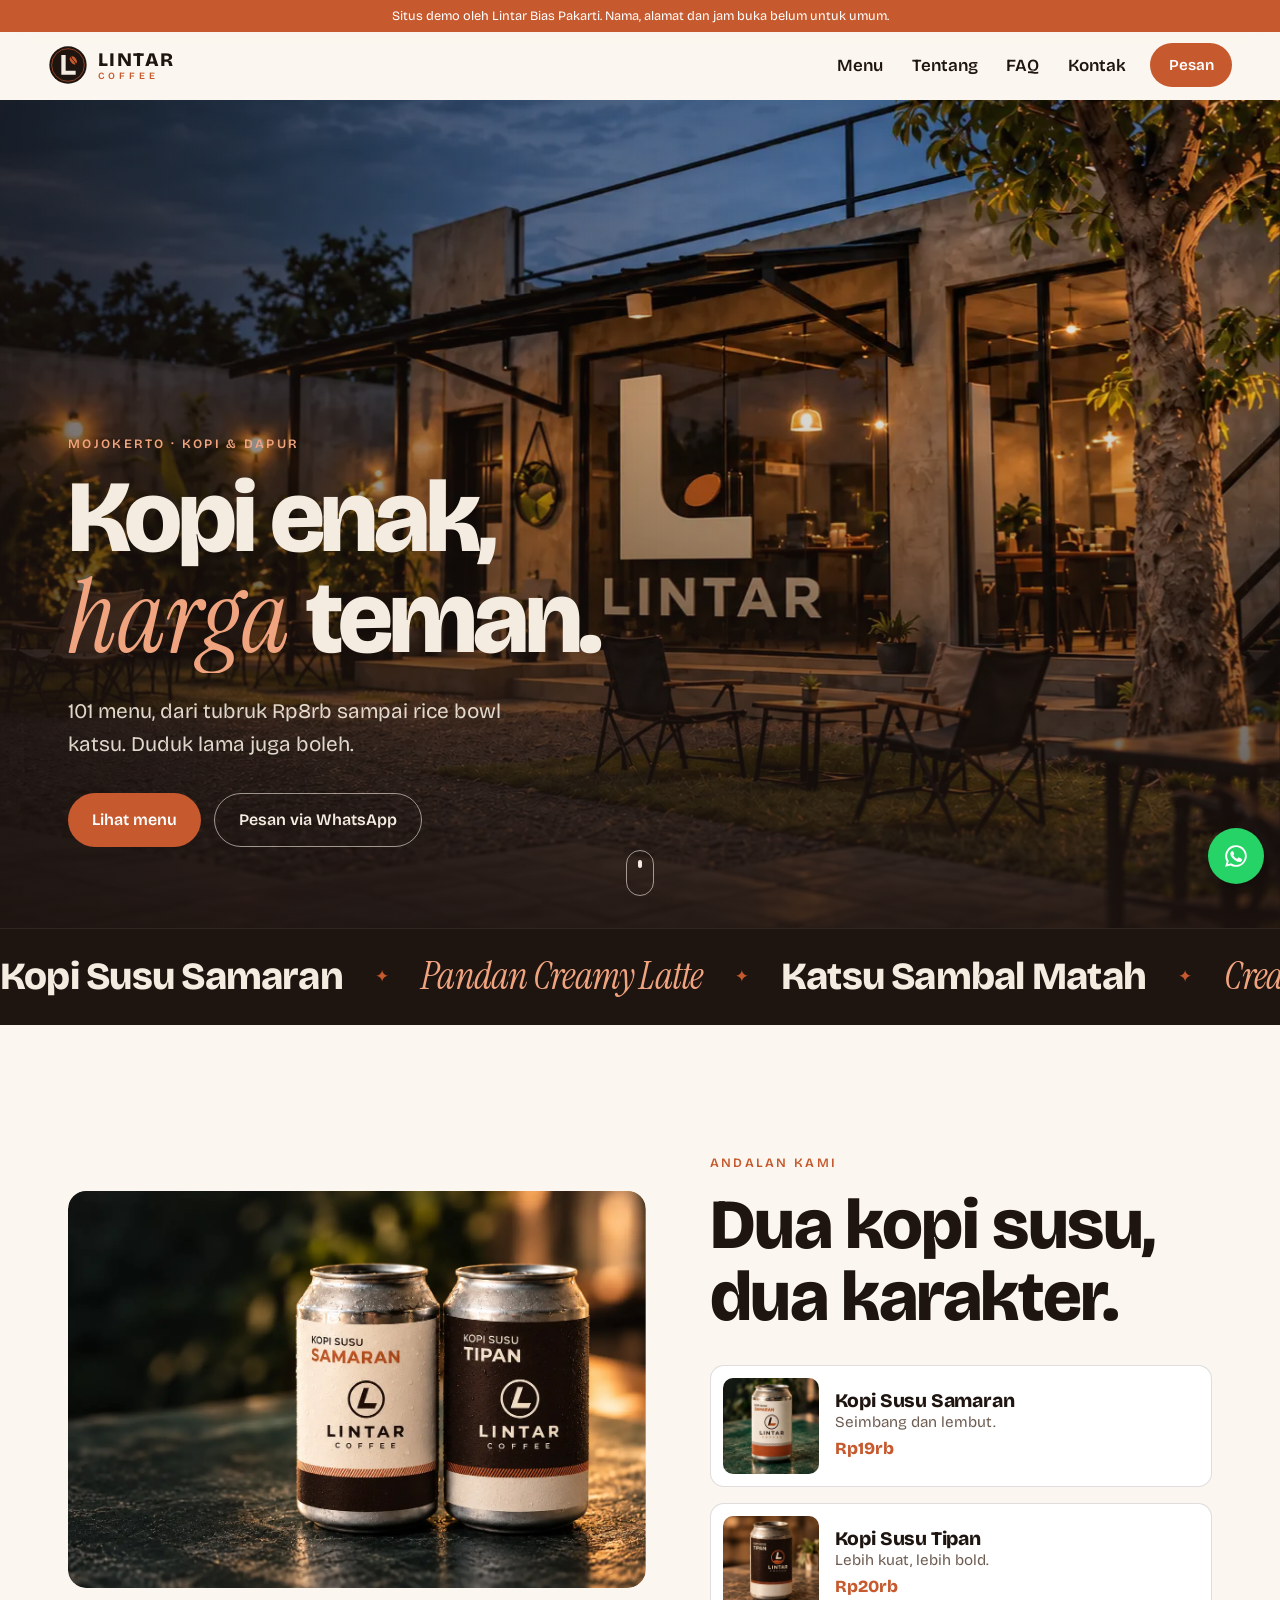
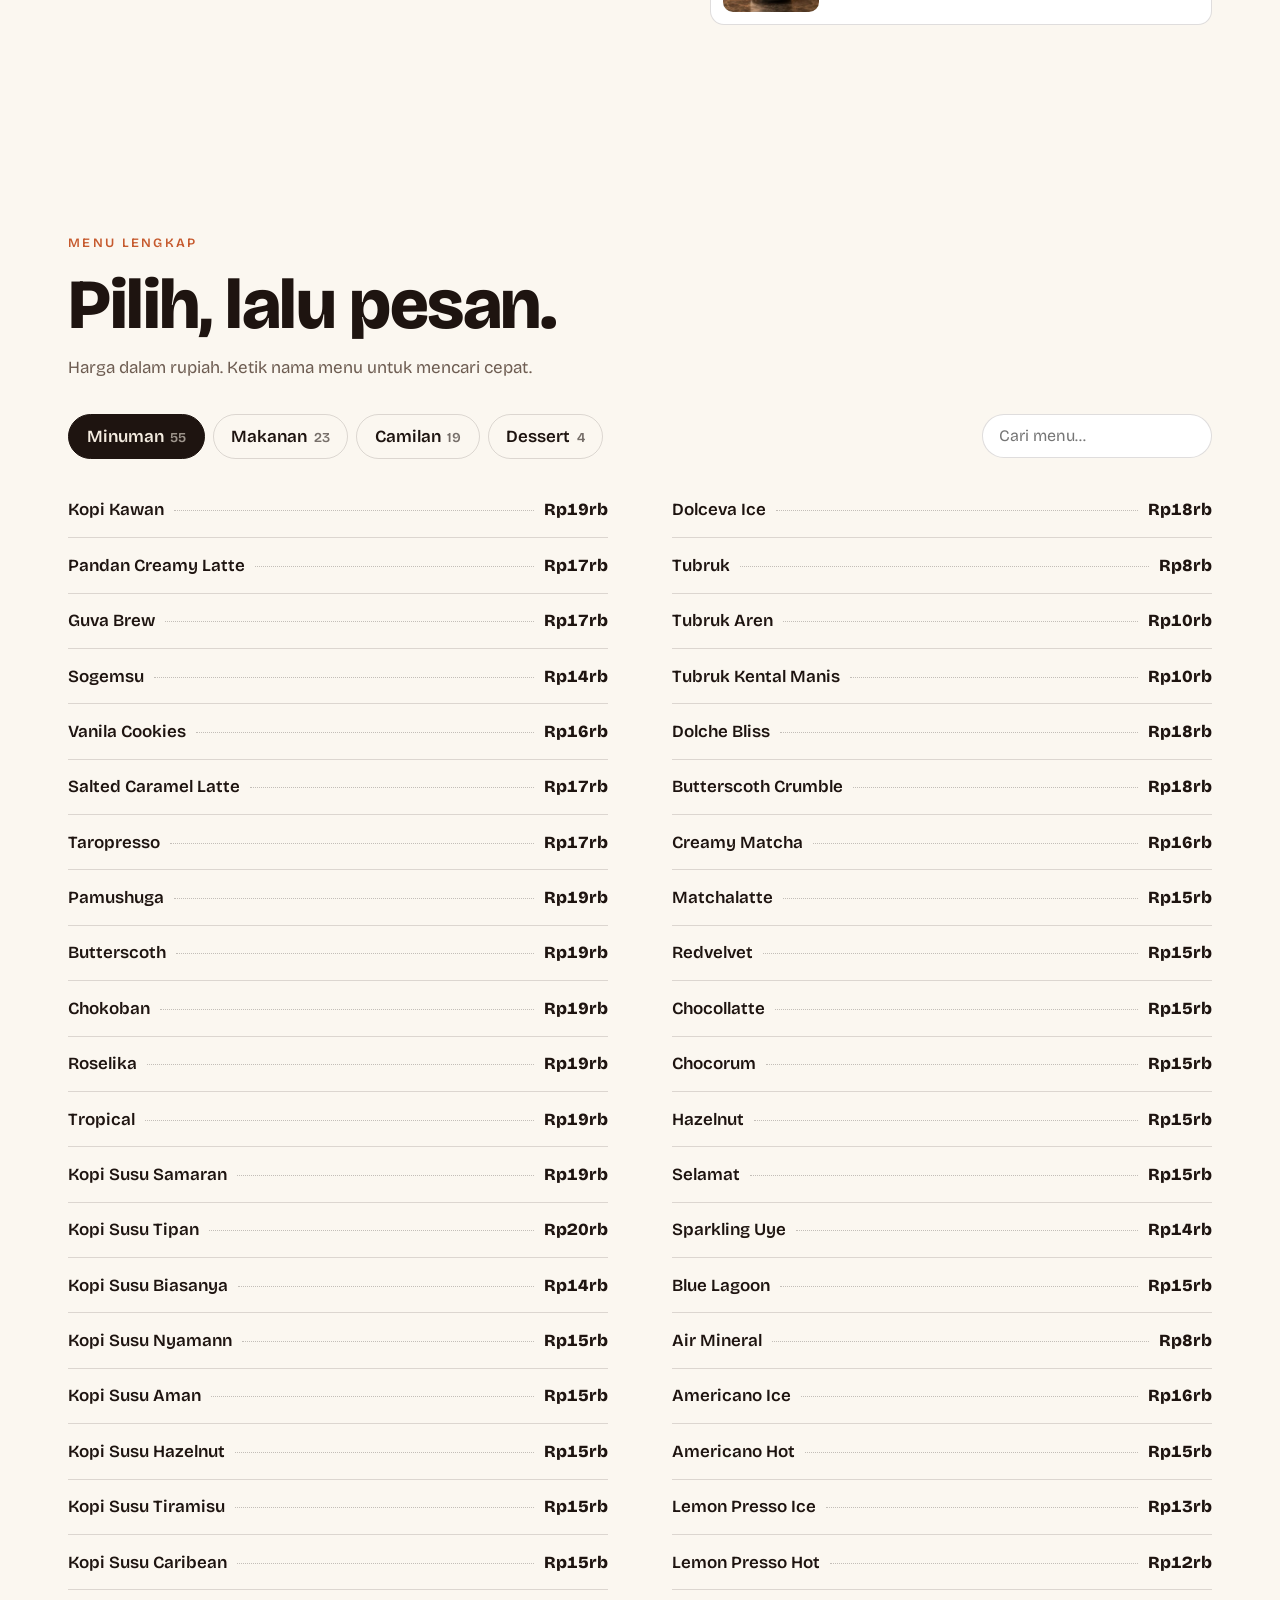
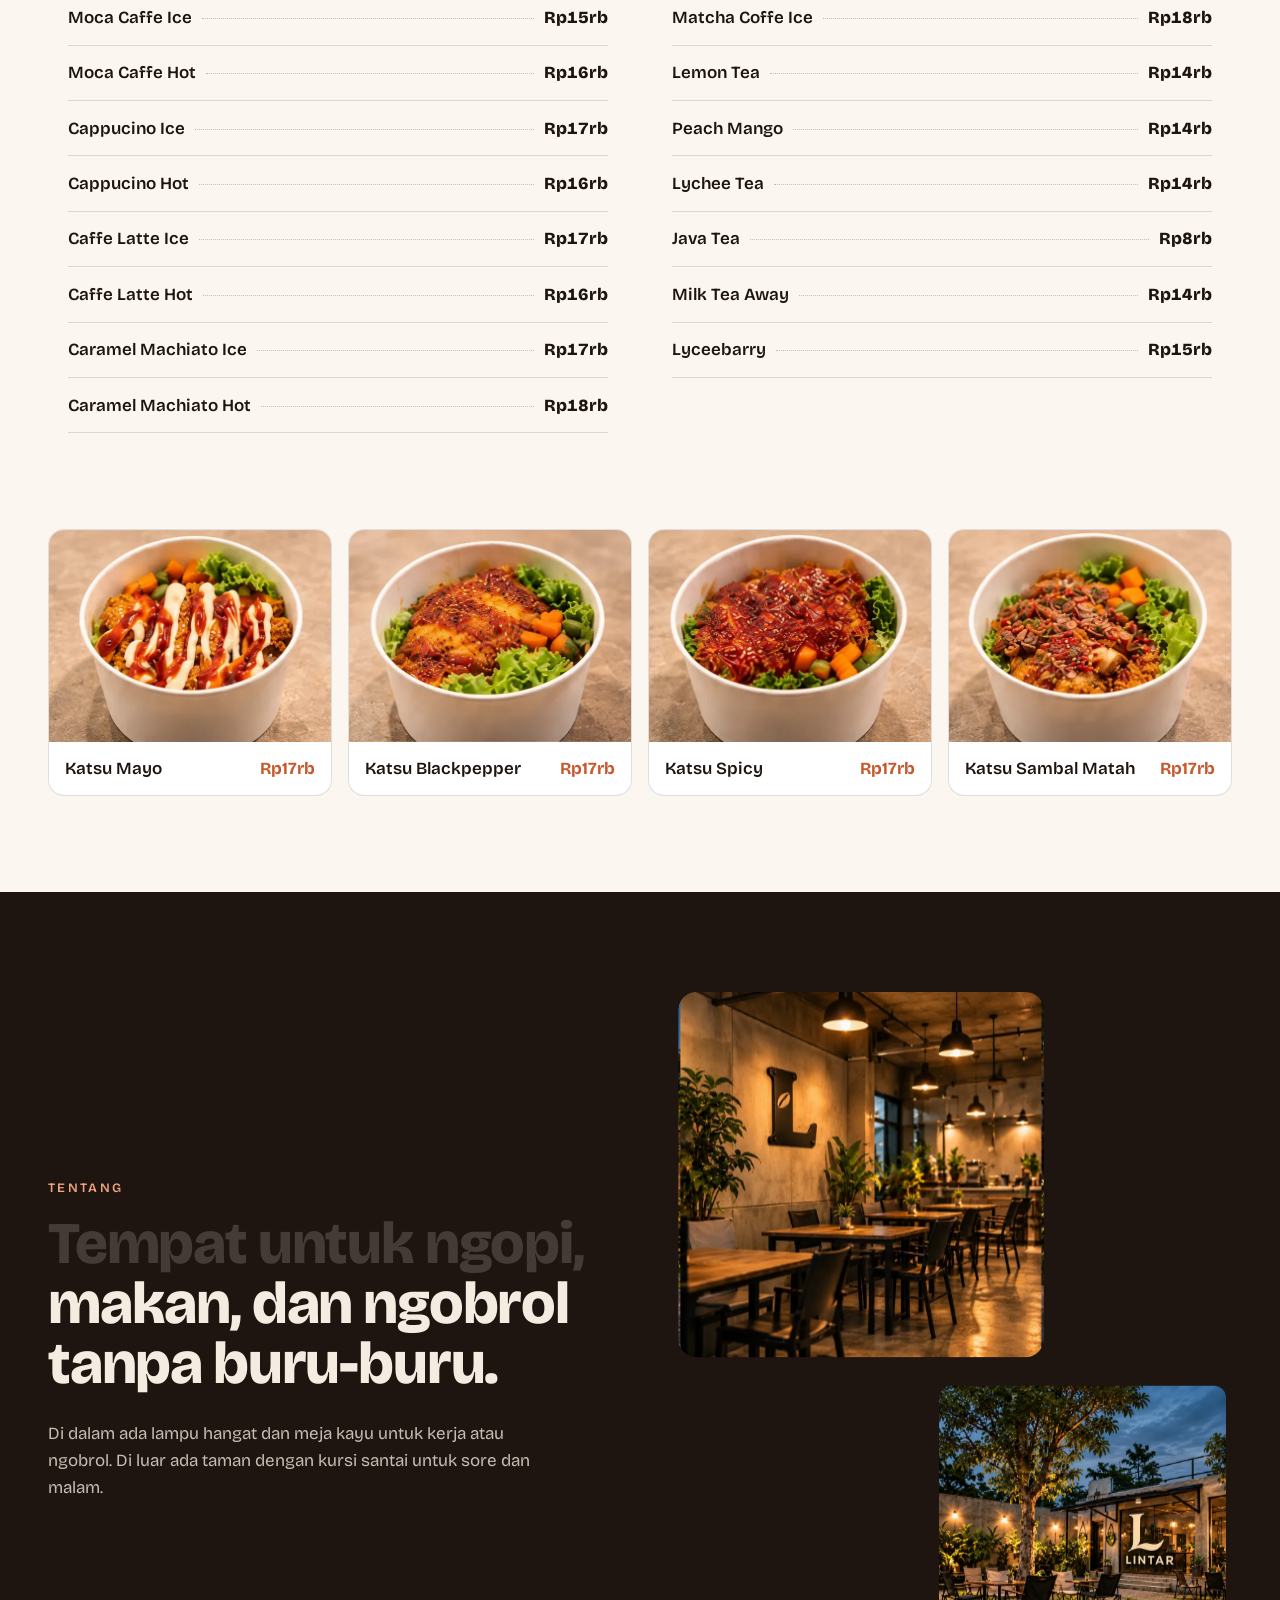
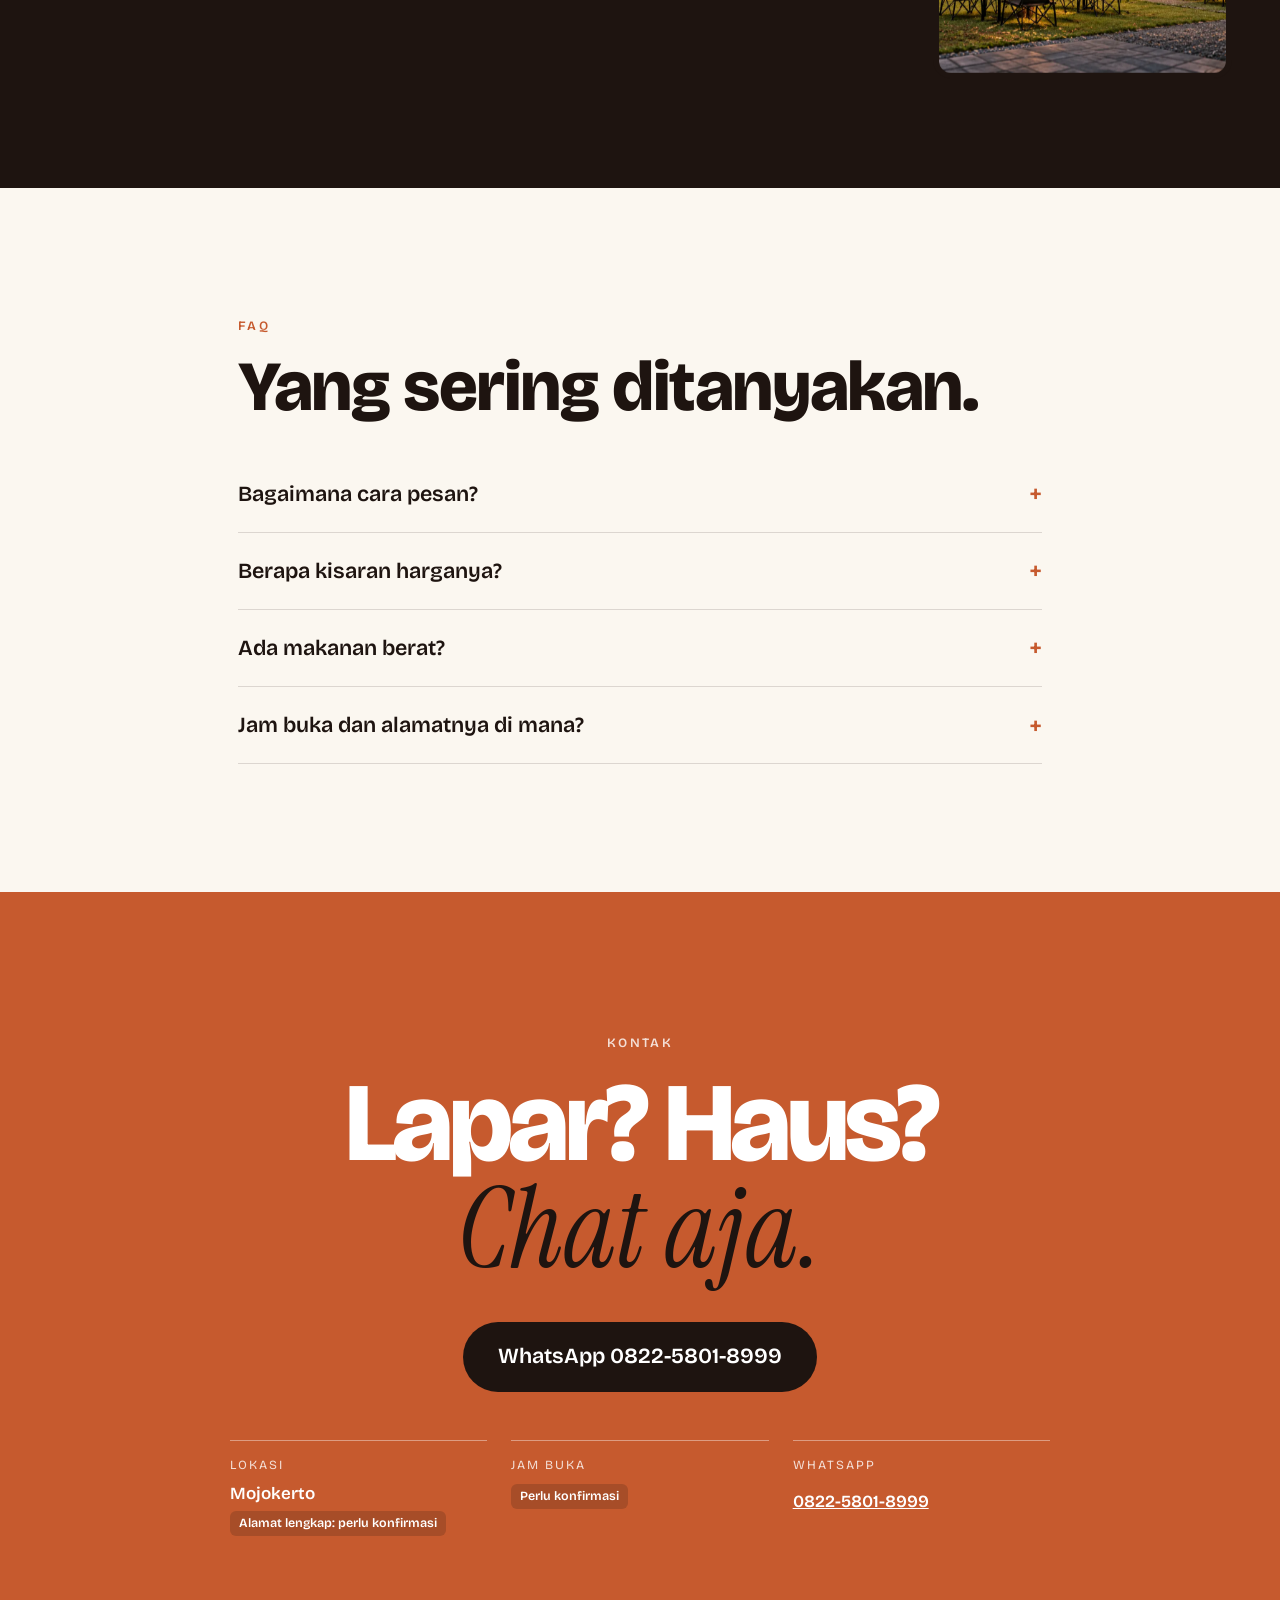
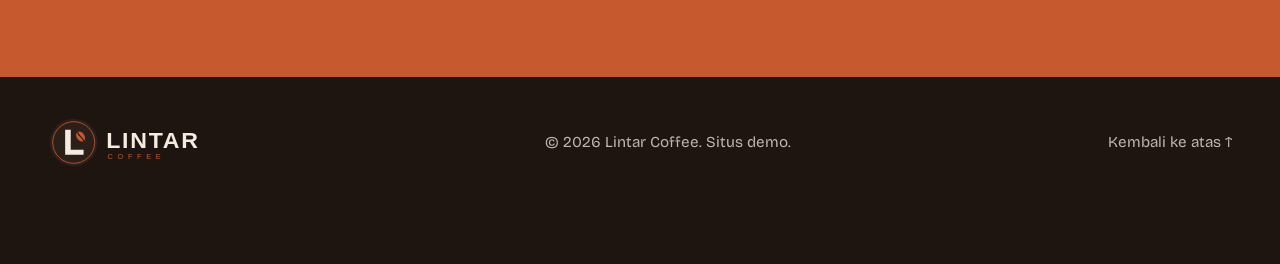
==== free/index.html @ 4bc4bc4f "Lintar Coffee demo: Free tier one-pager Rebranded from 38 Coffee Samaran: same 101 menu items and pr" ====
<!doctype html>
<html lang="id">
<head>
  <meta charset="utf-8">
  <meta name="viewport" content="width=device-width, initial-scale=1">
  <title>Lintar Coffee | Kopi Enak, Harga Teman (Situs Demo)</title>
  <meta name="description" content="Lintar Coffee: kopi susu, minuman, makanan dan camilan mulai Rp8rb. Lihat menu lengkap dan pesan lewat WhatsApp. Situs demo.">
  <meta name="robots" content="noindex, nofollow">
  <meta name="theme-color" content="#1E1410">
  <meta property="og:type" content="website">
  <meta property="og:locale" content="id_ID">
  <meta property="og:site_name" content="Lintar Coffee">
  <meta property="og:title" content="Lintar Coffee | Kopi Enak, Harga Teman">
  <meta property="og:description" content="101 menu, mulai Rp8rb. Pesan lewat WhatsApp.">
  <meta property="og:image" content="assets/og-image.jpg">
  <link rel="icon" type="image/svg+xml" href="assets/logo-mark.svg">
  <link rel="icon" type="image/png" sizes="32x32" href="assets/favicon-32.png">
  <link rel="apple-touch-icon" href="assets/apple-touch-icon.png">
  <link rel="preconnect" href="https://fonts.googleapis.com">
  <link rel="preconnect" href="https://fonts.gstatic.com" crossorigin>
  <link rel="stylesheet" href="https://fonts.googleapis.com/css2?family=Bricolage+Grotesque:opsz,wght@12..96,400;12..96,600;12..96,800&family=Instrument+Serif:ital@0;1&display=swap">
  <link rel="stylesheet" href="styles.css">
  <link rel="preload" as="image" href="assets/hero-1600.webp" imagesrcset="assets/hero-900.webp 900w, assets/hero-1600.webp 1600w" imagesizes="100vw">
  <script>document.documentElement.classList.add('js')</script>
  <script src="main.js" defer></script>
  <script type="application/ld+json">
  {
    "@context": "https://schema.org",
    "@type": "CafeOrCoffeeShop",
    "name": "Lintar Coffee",
    "servesCuisine": ["Kopi", "Indonesian"],
    "priceRange": "Rp8.000 - Rp20.000",
    "telephone": "+6282258018999",
    "address": { "@type": "PostalAddress", "addressLocality": "Mojokerto", "addressCountry": "ID" }
  }
  </script>
</head>
<body>
  <div class="demo-bar">Situs demo oleh Lintar Bias Pakarti. Nama, alamat dan jam buka belum untuk umum.</div>

  <header class="site-header" data-header>
    <a class="brand" href="#top" aria-label="Lintar Coffee, ke atas">
      <img src="assets/logo-mark.svg" alt="" width="40" height="40">
      <span class="brand-name">LINTAR<small>COFFEE</small></span>
    </a>
    <nav class="nav" id="nav" aria-label="Navigasi utama">
      <a href="#menu">Menu</a>
      <a href="#tentang">Tentang</a>
      <a href="#faq">FAQ</a>
      <a href="#kontak">Kontak</a>
    </nav>
    <a class="btn btn-small btn-accent header-cta" href="https://wa.me/6282258018999?text=Halo%20Lintar%20Coffee%2C%20saya%20mau%20pesan%3A" target="_blank" rel="noopener">Pesan</a>
    <button class="nav-toggle" type="button" aria-expanded="false" aria-controls="nav" data-nav-toggle>
      <span class="sr-only">Buka navigasi</span><span class="bars" aria-hidden="true"></span>
    </button>
  </header>

  <main id="top">
    <section class="hero" aria-labelledby="hero-title">
      <div class="hero-media" data-parallax="0.25">
        <img src="assets/hero-1600.webp" srcset="assets/hero-900.webp 900w, assets/hero-1600.webp 1600w" sizes="100vw" alt="Lintar Coffee di malam hari: bangunan beton, kaca besar dan taman dengan kursi santai" width="1600" height="900" fetchpriority="high">
      </div>
      <div class="hero-inner">
        <p class="eyebrow reveal">Mojokerto · Kopi &amp; dapur</p>
        <h1 id="hero-title" class="hero-title">
          <span class="line"><span>Kopi enak,</span></span>
          <span class="line"><span><em>harga</em> teman.</span></span>
        </h1>
        <p class="hero-lead reveal">101 menu, dari tubruk Rp8rb sampai rice bowl katsu. Duduk lama juga boleh.</p>
        <div class="hero-actions reveal">
          <a class="btn btn-accent" href="#menu">Lihat menu</a>
          <a class="btn btn-ghost" href="https://wa.me/6282258018999?text=Halo%20Lintar%20Coffee%2C%20saya%20mau%20pesan%3A" target="_blank" rel="noopener">Pesan via WhatsApp</a>
        </div>
      </div>
      <a class="scroll-cue" href="#signature" aria-label="Gulir ke bawah"><span></span></a>
    </section>

    <div class="marquee" aria-hidden="true">
      <div class="marquee-track"><span>Kopi Susu Samaran</span><i>✦</i><span>Pandan Creamy Latte</span><i>✦</i><span>Katsu Sambal Matah</span><i>✦</i><span>Creamy Matcha</span><i>✦</i><span>Churros</span><i>✦</i><span>Kopi Susu Tipan</span><i>✦</i><span>Ramen Lintar</span><i>✦</i><span>Tubruk Aren</span><i>✦</i><span>Kopi Susu Samaran</span><i>✦</i><span>Pandan Creamy Latte</span><i>✦</i><span>Katsu Sambal Matah</span><i>✦</i><span>Creamy Matcha</span><i>✦</i><span>Churros</span><i>✦</i><span>Kopi Susu Tipan</span><i>✦</i><span>Ramen Lintar</span><i>✦</i><span>Tubruk Aren</span><i>✦</i></div>
    </div>

    <section class="signature" id="signature" aria-labelledby="sig-title">
      <div class="sig-media reveal-clip">
        <img src="assets/cans.webp" alt="Dua kaleng kopi susu Lintar Coffee: Samaran dan Tipan" width="1400" height="875" loading="lazy">
      </div>
      <div class="sig-copy">
        <p class="eyebrow reveal">Andalan kami</p>
        <h2 id="sig-title" class="reveal">Dua kopi susu,<br>dua karakter.</h2>
        <div class="sig-items">
          <article class="sig-item reveal">
            <img src="assets/samaran.webp" alt="Kaleng Kopi Susu Samaran" width="400" height="400" loading="lazy">
            <div><h3>Kopi Susu Samaran</h3><p>Seimbang dan lembut.</p><strong class="price">Rp19rb</strong></div>
          </article>
          <article class="sig-item reveal">
            <img src="assets/tipan.webp" alt="Kaleng Kopi Susu Tipan" width="400" height="400" loading="lazy">
            <div><h3>Kopi Susu Tipan</h3><p>Lebih kuat, lebih bold.</p><strong class="price">Rp20rb</strong></div>
          </article>
        </div>
      </div>
    </section>

    <section class="menu" id="menu" aria-labelledby="menu-title">
      <div class="section-head">
        <p class="eyebrow reveal">Menu lengkap</p>
        <h2 id="menu-title" class="reveal">Pilih, lalu pesan.</h2>
        <p class="reveal muted">Harga dalam rupiah. Ketik nama menu untuk mencari cepat.</p>
      </div>
      <div class="menu-tools reveal">
        <div class="tabs" role="tablist" aria-label="Kategori menu"><button type="button" role="tab" id="tab-minuman" aria-controls="panel-minuman" aria-selected="true">Minuman <span>55</span></button><button type="button" role="tab" id="tab-makanan" aria-controls="panel-makanan" aria-selected="false" tabindex="-1">Makanan <span>23</span></button><button type="button" role="tab" id="tab-camilan" aria-controls="panel-camilan" aria-selected="false" tabindex="-1">Camilan <span>19</span></button><button type="button" role="tab" id="tab-dessert" aria-controls="panel-dessert" aria-selected="false" tabindex="-1">Dessert <span>4</span></button></div>
        <label class="search"><span class="sr-only">Cari menu</span><input type="search" placeholder="Cari menu…" data-menu-search autocomplete="off"></label>
      </div>
      <div class="menu-panel" role="tabpanel" id="panel-minuman" aria-labelledby="tab-minuman">
        <h3 class="panel-title">Minuman</h3>
        <ul class="menu-list">
          <li><span class="item-name">Kopi Kawan</span><span class="dots" aria-hidden="true"></span><span class="item-price">Rp19rb</span></li>
          <li><span class="item-name">Pandan Creamy Latte</span><span class="dots" aria-hidden="true"></span><span class="item-price">Rp17rb</span></li>
          <li><span class="item-name">Guva Brew</span><span class="dots" aria-hidden="true"></span><span class="item-price">Rp17rb</span></li>
          <li><span class="item-name">Sogemsu</span><span class="dots" aria-hidden="true"></span><span class="item-price">Rp14rb</span></li>
          <li><span class="item-name">Vanila Cookies</span><span class="dots" aria-hidden="true"></span><span class="item-price">Rp16rb</span></li>
          <li><span class="item-name">Salted Caramel Latte</span><span class="dots" aria-hidden="true"></span><span class="item-price">Rp17rb</span></li>
          <li><span class="item-name">Taropresso</span><span class="dots" aria-hidden="true"></span><span class="item-price">Rp17rb</span></li>
          <li><span class="item-name">Pamushuga</span><span class="dots" aria-hidden="true"></span><span class="item-price">Rp19rb</span></li>
          <li><span class="item-name">Butterscoth</span><span class="dots" aria-hidden="true"></span><span class="item-price">Rp19rb</span></li>
          <li><span class="item-name">Chokoban</span><span class="dots" aria-hidden="true"></span><span class="item-price">Rp19rb</span></li>
          <li><span class="item-name">Roselika</span><span class="dots" aria-hidden="true"></span><span class="item-price">Rp19rb</span></li>
          <li><span class="item-name">Tropical</span><span class="dots" aria-hidden="true"></span><span class="item-price">Rp19rb</span></li>
          <li><span class="item-name">Kopi Susu Samaran</span><span class="dots" aria-hidden="true"></span><span class="item-price">Rp19rb</span></li>
          <li><span class="item-name">Kopi Susu Tipan</span><span class="dots" aria-hidden="true"></span><span class="item-price">Rp20rb</span></li>
          <li><span class="item-name">Kopi Susu Biasanya</span><span class="dots" aria-hidden="true"></span><span class="item-price">Rp14rb</span></li>
          <li><span class="item-name">Kopi Susu Nyamann</span><span class="dots" aria-hidden="true"></span><span class="item-price">Rp15rb</span></li>
          <li><span class="item-name">Kopi Susu Aman</span><span class="dots" aria-hidden="true"></span><span class="item-price">Rp15rb</span></li>
          <li><span class="item-name">Kopi Susu Hazelnut</span><span class="dots" aria-hidden="true"></span><span class="item-price">Rp15rb</span></li>
          <li><span class="item-name">Kopi Susu Tiramisu</span><span class="dots" aria-hidden="true"></span><span class="item-price">Rp15rb</span></li>
          <li><span class="item-name">Kopi Susu Caribean</span><span class="dots" aria-hidden="true"></span><span class="item-price">Rp15rb</span></li>
          <li><span class="item-name">Moca Caffe Ice</span><span class="dots" aria-hidden="true"></span><span class="item-price">Rp15rb</span></li>
          <li><span class="item-name">Moca Caffe Hot</span><span class="dots" aria-hidden="true"></span><span class="item-price">Rp16rb</span></li>
          <li><span class="item-name">Cappucino Ice</span><span class="dots" aria-hidden="true"></span><span class="item-price">Rp17rb</span></li>
          <li><span class="item-name">Cappucino Hot</span><span class="dots" aria-hidden="true"></span><span class="item-price">Rp16rb</span></li>
          <li><span class="item-name">Caffe Latte Ice</span><span class="dots" aria-hidden="true"></span><span class="item-price">Rp17rb</span></li>
          <li><span class="item-name">Caffe Latte Hot</span><span class="dots" aria-hidden="true"></span><span class="item-price">Rp16rb</span></li>
          <li><span class="item-name">Caramel Machiato Ice</span><span class="dots" aria-hidden="true"></span><span class="item-price">Rp17rb</span></li>
          <li><span class="item-name">Caramel Machiato Hot</span><span class="dots" aria-hidden="true"></span><span class="item-price">Rp18rb</span></li>
          <li><span class="item-name">Dolceva Ice</span><span class="dots" aria-hidden="true"></span><span class="item-price">Rp18rb</span></li>
          <li><span class="item-name">Tubruk</span><span class="dots" aria-hidden="true"></span><span class="item-price">Rp8rb</span></li>
          <li><span class="item-name">Tubruk Aren</span><span class="dots" aria-hidden="true"></span><span class="item-price">Rp10rb</span></li>
          <li><span class="item-name">Tubruk Kental Manis</span><span class="dots" aria-hidden="true"></span><span class="item-price">Rp10rb</span></li>
          <li><span class="item-name">Dolche Bliss</span><span class="dots" aria-hidden="true"></span><span class="item-price">Rp18rb</span></li>
          <li><span class="item-name">Butterscoth Crumble</span><span class="dots" aria-hidden="true"></span><span class="item-price">Rp18rb</span></li>
          <li><span class="item-name">Creamy Matcha</span><span class="dots" aria-hidden="true"></span><span class="item-price">Rp16rb</span></li>
          <li><span class="item-name">Matchalatte</span><span class="dots" aria-hidden="true"></span><span class="item-price">Rp15rb</span></li>
          <li><span class="item-name">Redvelvet</span><span class="dots" aria-hidden="true"></span><span class="item-price">Rp15rb</span></li>
          <li><span class="item-name">Chocollatte</span><span class="dots" aria-hidden="true"></span><span class="item-price">Rp15rb</span></li>
          <li><span class="item-name">Chocorum</span><span class="dots" aria-hidden="true"></span><span class="item-price">Rp15rb</span></li>
          <li><span class="item-name">Hazelnut</span><span class="dots" aria-hidden="true"></span><span class="item-price">Rp15rb</span></li>
          <li><span class="item-name">Selamat</span><span class="dots" aria-hidden="true"></span><span class="item-price">Rp15rb</span></li>
          <li><span class="item-name">Sparkling Uye</span><span class="dots" aria-hidden="true"></span><span class="item-price">Rp14rb</span></li>
          <li><span class="item-name">Blue Lagoon</span><span class="dots" aria-hidden="true"></span><span class="item-price">Rp15rb</span></li>
          <li><span class="item-name">Air Mineral</span><span class="dots" aria-hidden="true"></span><span class="item-price">Rp8rb</span></li>
          <li><span class="item-name">Americano Ice</span><span class="dots" aria-hidden="true"></span><span class="item-price">Rp16rb</span></li>
          <li><span class="item-name">Americano Hot</span><span class="dots" aria-hidden="true"></span><span class="item-price">Rp15rb</span></li>
          <li><span class="item-name">Lemon Presso Ice</span><span class="dots" aria-hidden="true"></span><span class="item-price">Rp13rb</span></li>
          <li><span class="item-name">Lemon Presso Hot</span><span class="dots" aria-hidden="true"></span><span class="item-price">Rp12rb</span></li>
          <li><span class="item-name">Matcha Coffe Ice</span><span class="dots" aria-hidden="true"></span><span class="item-price">Rp18rb</span></li>
          <li><span class="item-name">Lemon Tea</span><span class="dots" aria-hidden="true"></span><span class="item-price">Rp14rb</span></li>
          <li><span class="item-name">Peach Mango</span><span class="dots" aria-hidden="true"></span><span class="item-price">Rp14rb</span></li>
          <li><span class="item-name">Lychee Tea</span><span class="dots" aria-hidden="true"></span><span class="item-price">Rp14rb</span></li>
          <li><span class="item-name">Java Tea</span><span class="dots" aria-hidden="true"></span><span class="item-price">Rp8rb</span></li>
          <li><span class="item-name">Milk Tea Away</span><span class="dots" aria-hidden="true"></span><span class="item-price">Rp14rb</span></li>
          <li><span class="item-name">Lyceebarry</span><span class="dots" aria-hidden="true"></span><span class="item-price">Rp15rb</span></li>
        </ul>
      </div>
      <div class="menu-panel" role="tabpanel" id="panel-makanan" aria-labelledby="tab-makanan" hidden>
        <h3 class="panel-title">Makanan</h3>
        <ul class="menu-list">
          <li><span class="item-name">Indomie Tori Miso</span><span class="dots" aria-hidden="true"></span><span class="item-price">Rp15rb</span></li>
          <li><span class="item-name">Udang Bakar</span><span class="dots" aria-hidden="true"></span><span class="item-price">Rp20rb</span></li>
          <li><span class="item-name">Spaghetti Bolognese</span><span class="dots" aria-hidden="true"></span><span class="item-price">Rp20rb</span></li>
          <li><span class="item-name">Spaghetti Carbonara</span><span class="dots" aria-hidden="true"></span><span class="item-price">Rp20rb</span></li>
          <li><span class="item-name">Chicken Steak</span><span class="dots" aria-hidden="true"></span><span class="item-price">Rp20rb</span></li>
          <li><span class="item-name">Indomie Goreng</span><span class="dots" aria-hidden="true"></span><span class="item-price">Rp14rb</span></li>
          <li><span class="item-name">Indomie Nyemek Lintar</span><span class="dots" aria-hidden="true"></span><span class="item-price">Rp16rb</span></li>
          <li><span class="item-name">Katsu Mayo</span><span class="dots" aria-hidden="true"></span><span class="item-price">Rp17rb</span></li>
          <li><span class="item-name">Katsu Blackpepper</span><span class="dots" aria-hidden="true"></span><span class="item-price">Rp17rb</span></li>
          <li><span class="item-name">Katsu Spicy</span><span class="dots" aria-hidden="true"></span><span class="item-price">Rp17rb</span></li>
          <li><span class="item-name">Katsu Sambal Matah</span><span class="dots" aria-hidden="true"></span><span class="item-price">Rp17rb</span></li>
          <li><span class="item-name">Ayam Chillipadi</span><span class="dots" aria-hidden="true"></span><span class="item-price">Rp20rb</span></li>
          <li><span class="item-name">Nasi Goreng Katsu</span><span class="dots" aria-hidden="true"></span><span class="item-price">Rp20rb</span></li>
          <li><span class="item-name">Spicy Chicken Wings</span><span class="dots" aria-hidden="true"></span><span class="item-price">Rp20rb</span></li>
          <li><span class="item-name">Seblak Lintar</span><span class="dots" aria-hidden="true"></span><span class="item-price">Rp18rb</span></li>
          <li><span class="item-name">Beef Blackpepper</span><span class="dots" aria-hidden="true"></span><span class="item-price">Rp20rb</span></li>
          <li><span class="item-name">Nasi Mbrebet</span><span class="dots" aria-hidden="true"></span><span class="item-price">Rp17rb</span></li>
          <li><span class="item-name">Ayam Cabe Garam</span><span class="dots" aria-hidden="true"></span><span class="item-price">Rp20rb</span></li>
          <li><span class="item-name">Ayam Teriyaki</span><span class="dots" aria-hidden="true"></span><span class="item-price">Rp20rb</span></li>
          <li><span class="item-name">Nasi Pecel Lintar</span><span class="dots" aria-hidden="true"></span><span class="item-price">Rp15rb</span></li>
          <li><span class="item-name">Sapo Tahu Seafood</span><span class="dots" aria-hidden="true"></span><span class="item-price">Rp20rb</span></li>
          <li><span class="item-name">Ayam Asam Manis</span><span class="dots" aria-hidden="true"></span><span class="item-price">Rp20rb</span></li>
          <li><span class="item-name">Ramen Lintar</span><span class="dots" aria-hidden="true"></span><span class="item-price">Rp20rb</span></li>
        </ul>
      </div>
      <div class="menu-panel" role="tabpanel" id="panel-camilan" aria-labelledby="tab-camilan" hidden>
        <h3 class="panel-title">Camilan</h3>
        <ul class="menu-list">
          <li><span class="item-name">Mix Platter</span><span class="dots" aria-hidden="true"></span><span class="item-price">Rp19rb</span></li>
          <li><span class="item-name">Churros</span><span class="dots" aria-hidden="true"></span><span class="item-price">Rp14rb</span></li>
          <li><span class="item-name">Cheezy Fries</span><span class="dots" aria-hidden="true"></span><span class="item-price">Rp16rb</span></li>
          <li><span class="item-name">Bologna Fries</span><span class="dots" aria-hidden="true"></span><span class="item-price">Rp16rb</span></li>
          <li><span class="item-name">Udang Keju</span><span class="dots" aria-hidden="true"></span><span class="item-price">Rp13rb</span></li>
          <li><span class="item-name">Dimsum Goreng Keju</span><span class="dots" aria-hidden="true"></span><span class="item-price">Rp16rb</span></li>
          <li><span class="item-name">Pentol Bakar</span><span class="dots" aria-hidden="true"></span><span class="item-price">Rp13rb</span></li>
          <li><span class="item-name">Cireng Isi Ayam</span><span class="dots" aria-hidden="true"></span><span class="item-price">Rp13rb</span></li>
          <li><span class="item-name">Cireng Isi Keju</span><span class="dots" aria-hidden="true"></span><span class="item-price">Rp13rb</span></li>
          <li><span class="item-name">Tempe Mendoan</span><span class="dots" aria-hidden="true"></span><span class="item-price">Rp13rb</span></li>
          <li><span class="item-name">Sempol</span><span class="dots" aria-hidden="true"></span><span class="item-price">Rp13rb</span></li>
          <li><span class="item-name">Tahu Walik</span><span class="dots" aria-hidden="true"></span><span class="item-price">Rp13rb</span></li>
          <li><span class="item-name">Dimsum</span><span class="dots" aria-hidden="true"></span><span class="item-price">Rp13rb</span></li>
          <li><span class="item-name">Chicken Pok Pok</span><span class="dots" aria-hidden="true"></span><span class="item-price">Rp15rb</span></li>
          <li><span class="item-name">Croffle Original</span><span class="dots" aria-hidden="true"></span><span class="item-price">Rp12rb</span></li>
          <li><span class="item-name">Croffle Topping</span><span class="dots" aria-hidden="true"></span><span class="item-price">Rp15rb</span></li>
          <li><span class="item-name">Bakwan Jagung</span><span class="dots" aria-hidden="true"></span><span class="item-price">Rp15rb</span></li>
          <li><span class="item-name">Pisang Goreng Madu (2 pcs)</span><span class="dots" aria-hidden="true"></span><span class="item-price">Rp11rb</span></li>
          <li><span class="item-name">Sando</span><span class="dots" aria-hidden="true"></span><span class="item-price">Rp14rb</span></li>
        </ul>
      </div>
      <div class="menu-panel" role="tabpanel" id="panel-dessert" aria-labelledby="tab-dessert" hidden>
        <h3 class="panel-title">Dessert</h3>
        <ul class="menu-list">
          <li><span class="item-name">Quesillo</span><span class="dots" aria-hidden="true"></span><span class="item-price">Rp19rb</span></li>
          <li><span class="item-name">Tiramisu Cake</span><span class="dots" aria-hidden="true"></span><span class="item-price">Rp19rb</span></li>
          <li><span class="item-name">Dessert Cake in a Can - Matcha</span><span class="dots" aria-hidden="true"></span><span class="item-price">Rp20rb</span></li>
          <li><span class="item-name">Dessert Cake in a Can - Strawberry</span><span class="dots" aria-hidden="true"></span><span class="item-price">Rp20rb</span></li>
        </ul>
      </div>
      <p class="menu-empty" data-menu-empty hidden>Menu tidak ditemukan. Coba kata lain.</p>
    </section>

    <section class="bowls" aria-label="Rice bowl katsu">
      <div class="bowls-track">
        <figure class="reveal"><img src="assets/mayo.webp" alt="Katsu Mayo" width="600" height="420" loading="lazy"><figcaption>Katsu Mayo <b>Rp17rb</b></figcaption></figure>
        <figure class="reveal"><img src="assets/blackpepper.webp" alt="Katsu Blackpepper" width="600" height="420" loading="lazy"><figcaption>Katsu Blackpepper <b>Rp17rb</b></figcaption></figure>
        <figure class="reveal"><img src="assets/spicy.webp" alt="Katsu Spicy" width="600" height="420" loading="lazy"><figcaption>Katsu Spicy <b>Rp17rb</b></figcaption></figure>
        <figure class="reveal"><img src="assets/sambal-matah.webp" alt="Katsu Sambal Matah" width="600" height="420" loading="lazy"><figcaption>Katsu Sambal Matah <b>Rp17rb</b></figcaption></figure>
      </div>
    </section>

    <section class="about" id="tentang" aria-labelledby="about-title">
      <div class="about-copy">
        <p class="eyebrow reveal">Tentang</p>
        <h2 id="about-title" class="big-statement" data-words>Tempat untuk ngopi, makan, dan ngobrol tanpa buru-buru.</h2>
        <p class="reveal">Di dalam ada lampu hangat dan meja kayu untuk kerja atau ngobrol. Di luar ada taman dengan kursi santai untuk sore dan malam.</p>
      </div>
      <div class="about-photos">
        <figure class="ph ph-a reveal-clip" data-parallax="-0.08"><img src="assets/indoor.webp" alt="Ruang dalam Lintar Coffee dengan lampu gantung dan meja kayu" width="900" height="900" loading="lazy"></figure>
        <figure class="ph ph-b reveal-clip" data-parallax="0.1"><img src="assets/outdoor.webp" alt="Taman Lintar Coffee di malam hari" width="900" height="900" loading="lazy"></figure>
      </div>
    </section>

    <section class="faq" id="faq" aria-labelledby="faq-title">
      <div class="section-head">
        <p class="eyebrow reveal">FAQ</p>
        <h2 id="faq-title" class="reveal">Yang sering ditanyakan.</h2>
      </div>
      <div class="faq-list">
        <details class="reveal"><summary>Bagaimana cara pesan?</summary><p>Pilih menu di atas, lalu kirim pesanan lewat WhatsApp ke 0822-5801-8999. Kami balas dengan total dan waktu siap.</p></details>
        <details class="reveal"><summary>Berapa kisaran harganya?</summary><p>Mulai Rp8rb (Tubruk, Air Mineral, Java Tea) sampai Rp20rb. Kebanyakan minuman Rp14rb–19rb.</p></details>
        <details class="reveal"><summary>Ada makanan berat?</summary><p>Ada 23 menu makanan: rice bowl katsu, nasi goreng, spaghetti, ramen, ayam dan lainnya.</p></details>
        <details class="reveal"><summary>Jam buka dan alamatnya di mana?</summary><p>Ini situs demo, jadi jam buka dan alamat lengkap belum dipublikasikan. Tanyakan lewat WhatsApp.</p></details>
      </div>
    </section>

    <section class="contact" id="kontak" aria-labelledby="contact-title">
      <div class="contact-inner">
        <p class="eyebrow reveal">Kontak</p>
        <h2 id="contact-title" class="contact-title reveal">Lapar? Haus?<br><em>Chat aja.</em></h2>
        <a class="btn btn-accent btn-big reveal magnetic" href="https://wa.me/6282258018999?text=Halo%20Lintar%20Coffee%2C%20saya%20mau%20pesan%3A" target="_blank" rel="noopener">WhatsApp 0822-5801-8999</a>
        <dl class="contact-list reveal">
          <div><dt>Lokasi</dt><dd>Mojokerto <span class="tag">Alamat lengkap: perlu konfirmasi</span></dd></div>
          <div><dt>Jam buka</dt><dd><span class="tag">Perlu konfirmasi</span></dd></div>
          <div><dt>WhatsApp</dt><dd><a href="https://wa.me/6282258018999?text=Halo%20Lintar%20Coffee%2C%20saya%20mau%20pesan%3A" target="_blank" rel="noopener">0822-5801-8999</a></dd></div>
        </dl>
      </div>
    </section>
  </main>

  <footer class="site-footer">
    <img src="assets/logo-wordmark-light.svg" alt="Lintar Coffee" width="210" height="60" loading="lazy">
    <p>© <span data-year>2026</span> Lintar Coffee. Situs demo.</p>
    <a href="#top">Kembali ke atas ↑</a>
  </footer>

  <a class="wa-float" href="https://wa.me/6282258018999?text=Halo%20Lintar%20Coffee%2C%20saya%20mau%20pesan%3A" target="_blank" rel="noopener" aria-label="Pesan via WhatsApp">
    <svg viewBox="0 0 24 24" width="26" height="26" aria-hidden="true"><path fill="currentColor" d="M12 2a10 10 0 0 0-8.6 15.1L2 22l5-1.3A10 10 0 1 0 12 2Zm0 18.2a8.2 8.2 0 0 1-4.2-1.2l-.3-.2-3 .8.8-2.9-.2-.3A8.2 8.2 0 1 1 12 20.2Zm4.5-6.1c-.2-.1-1.5-.7-1.7-.8-.2-.1-.4-.1-.6.1l-.8 1c-.1.2-.3.2-.5.1a6.7 6.7 0 0 1-3.3-2.9c-.3-.4.3-.4.7-1.4.1-.2 0-.3 0-.4l-.8-1.8c-.2-.5-.4-.4-.6-.4h-.5a1 1 0 0 0-.7.3 3 3 0 0 0-.9 2.2 5.2 5.2 0 0 0 1.1 2.8 11.9 11.9 0 0 0 4.6 4c1.7.7 2.4.8 3.2.7.5-.1 1.5-.6 1.8-1.2.2-.6.2-1.1.1-1.2l-.5-.3Z"/></svg>
  </a>
</body>
</html>
---- free/styles.css ----
:root {
  --ink: #1e1410;
  --ink-2: #2c1f19;
  --cream: #f4ece0;
  --paper: #fbf7f0;
  --clay: #c65a2e;
  --clay-deep: #a8461f;
  --muted: #6e5d52;
  --line: rgba(30, 20, 16, 0.14);
  --display: "Bricolage Grotesque", system-ui, sans-serif;
  --serif: "Instrument Serif", Georgia, serif;
  --ease: cubic-bezier(0.22, 1, 0.36, 1);
  --pad: clamp(1.1rem, 4vw, 3rem);
  --max: 1240px;
}

*, *::before, *::after { box-sizing: border-box; }
html { overflow-x: clip; scroll-behavior: smooth; scroll-padding-top: 76px; -webkit-text-size-adjust: 100%; }
body {
  margin: 0;
  font-family: var(--display);
  font-size: 1.0625rem;
  line-height: 1.6;
  color: var(--ink);
  background: var(--paper);
  -webkit-font-smoothing: antialiased;
  overflow-x: hidden;
}
img { display: block; max-width: 100%; height: auto; }
a { color: inherit; }
h1, h2, h3 { font-weight: 800; line-height: 1.02; letter-spacing: -0.02em; margin: 0; }
h2 { font-size: clamp(2.2rem, 5.5vw, 4.4rem); }
em { font-family: var(--serif); font-style: italic; font-weight: 400; letter-spacing: 0; }
p { margin: 0; }
.sr-only { position: absolute; width: 1px; height: 1px; overflow: hidden; clip: rect(0 0 0 0); white-space: nowrap; }
.muted { color: var(--muted); }
.eyebrow {
  font-size: 0.8rem; font-weight: 600; letter-spacing: 0.18em; text-transform: uppercase;
  color: var(--clay); margin-bottom: 1rem;
}
:focus-visible { outline: 3px solid var(--clay); outline-offset: 3px; }

.demo-bar {
  background: var(--clay); color: #fff; text-align: center;
  font-size: 0.8rem; padding: 0.45rem var(--pad); line-height: 1.4;
}

/* Buttons */
.btn {
  display: inline-flex; align-items: center; justify-content: center; gap: 0.5rem;
  min-height: 48px; padding: 0.8rem 1.5rem; border-radius: 999px;
  font-weight: 600; font-size: 1rem; text-decoration: none;
  transition: transform 0.3s var(--ease), background-color 0.3s, color 0.3s, box-shadow 0.3s;
}
.btn-accent { background: var(--clay); color: #fff; }
.btn-accent:hover { background: var(--clay-deep); box-shadow: 0 10px 30px -10px rgba(198, 90, 46, 0.7); }
.btn-ghost { border: 1.5px solid rgba(244, 236, 224, 0.6); color: var(--cream); }
.btn-ghost:hover { background: var(--cream); color: var(--ink); }
.btn-small { min-height: 44px; padding: 0.5rem 1.15rem; font-size: 0.95rem; }
.btn-big { font-size: clamp(1.05rem, 2.6vw, 1.35rem); padding: 1.1rem 2.2rem; }

/* Header */
.site-header {
  position: sticky; top: 0; z-index: 50;
  display: flex; align-items: center; gap: 1.5rem;
  padding: 0.7rem var(--pad);
  background: rgba(251, 247, 240, 0.86);
  backdrop-filter: blur(12px); -webkit-backdrop-filter: blur(12px);
  border-bottom: 1px solid transparent;
  transition: transform 0.45s var(--ease), border-color 0.3s;
}
.site-header.is-scrolled { border-color: var(--line); }
.site-header.is-hidden { transform: translateY(-100%); }
.brand { display: flex; align-items: center; gap: 0.6rem; text-decoration: none; margin-right: auto; }
.brand img { width: 40px; height: 40px; transition: transform 0.6s var(--ease); }
.brand:hover img { transform: rotate(-20deg); }
.brand-name { font-weight: 800; font-size: 1.2rem; letter-spacing: 0.08em; line-height: 1; display: flex; flex-direction: column; }
.brand-name small { font-size: 0.6rem; letter-spacing: 0.42em; color: var(--clay); font-weight: 600; margin-top: 3px; }
.nav { display: flex; gap: 1.8rem; }
.nav a { text-decoration: none; font-weight: 600; position: relative; padding: 0.4rem 0; }
.nav a::after {
  content: ""; position: absolute; left: 0; right: 0; bottom: 0; height: 2px; background: var(--clay);
  transform: scaleX(0); transform-origin: right; transition: transform 0.4s var(--ease);
}
.nav a:hover::after { transform: scaleX(1); transform-origin: left; }
.nav-toggle { display: none; }

/* Hero */
.hero {
  position: relative; min-height: min(92svh, 860px); display: grid; align-items: end;
  color: var(--cream); overflow: hidden; background: var(--ink); isolation: isolate;
}
.hero-media { position: absolute; inset: -8% 0 0; z-index: -2; will-change: transform; }
.hero-media img { width: 100%; height: 100%; object-fit: cover; object-position: 60% center; transform: scale(1.12); animation: heroZoom 2.4s var(--ease) forwards; }
.hero::after {
  content: ""; position: absolute; inset: 0; z-index: -1;
  background: linear-gradient(180deg, rgba(30,20,16,0.15) 0%, rgba(30,20,16,0.1) 35%, rgba(30,20,16,0.88) 100%),
              linear-gradient(90deg, rgba(30,20,16,0.55), transparent 65%);
}
@keyframes heroZoom { to { transform: scale(1); } }
.hero-inner { width: 100%; max-width: var(--max); margin: 0 auto; padding: 6rem var(--pad) clamp(3.5rem, 9vh, 6rem); }
.hero .eyebrow { color: #f0a37f; }
.hero-title { font-size: clamp(3.3rem, 8.4vw, 6.4rem); line-height: 0.92; letter-spacing: -0.04em; margin-bottom: 1.4rem; }
.hero-title .line { display: block; overflow: hidden; padding-bottom: 0.06em; }
.hero-title .line > span { display: inline-block; }
.hero-title em { color: #f0a37f; }
.hero-lead { max-width: 34ch; font-size: clamp(1.05rem, 2vw, 1.3rem); color: rgba(244, 236, 224, 0.9); margin-bottom: 2rem; }
.hero-actions { display: flex; flex-wrap: wrap; gap: 0.8rem; }
.scroll-cue {
  position: absolute; left: 50%; margin-left: -14px; bottom: 2rem; width: 28px; height: 46px;
  border: 1.5px solid rgba(244,236,224,0.6); border-radius: 20px;
}
.scroll-cue span { position: absolute; left: 50%; top: 9px; width: 4px; height: 8px; margin-left: -2px; border-radius: 2px; background: var(--cream); animation: cue 1.8s var(--ease) infinite; }
@keyframes cue { 0% { opacity: 0; transform: translateY(0); } 30% { opacity: 1; } 100% { opacity: 0; transform: translateY(16px); } }

.js .hero-title .line > span { transform: translateY(105%); animation: lineUp 1.1s var(--ease) forwards; }
.js .hero-title .line:nth-child(2) > span { animation-delay: 0.12s; }
@keyframes lineUp { to { transform: none; } }

/* Marquee */
.marquee { background: var(--ink); color: var(--cream); overflow: hidden; padding: 1.1rem 0; border-top: 1px solid rgba(244,236,224,0.08); }
.marquee-track { display: flex; width: max-content; gap: 2rem; align-items: center; animation: marquee 38s linear infinite; }
.marquee-track span { font-size: clamp(1.4rem, 3.4vw, 2.4rem); font-weight: 800; letter-spacing: -0.02em; white-space: nowrap; }
.marquee-track span:nth-of-type(even) { font-family: var(--serif); font-style: italic; font-weight: 400; color: #f0a37f; }
.marquee-track i { color: var(--clay); font-style: normal; }
@keyframes marquee { to { transform: translateX(-50%); } }

/* Signature */
.signature {
  max-width: var(--max); margin: 0 auto; padding: clamp(4.5rem, 10vw, 8rem) var(--pad);
  display: grid; grid-template-columns: 1.15fr 1fr; gap: clamp(2rem, 5vw, 5rem); align-items: center;
}
.sig-media { border-radius: 18px; overflow: hidden; aspect-ratio: 16 / 11; }
.sig-media img { width: 100%; height: 100%; object-fit: cover; }
.sig-copy h2 { margin-bottom: 2rem; }
.sig-items { display: grid; gap: 1rem; }
.sig-item {
  display: grid; grid-template-columns: 96px 1fr; gap: 1rem; align-items: center;
  padding: 0.75rem; border: 1px solid var(--line); border-radius: 14px; background: #fff;
  transition: transform 0.4s var(--ease), box-shadow 0.4s var(--ease);
}
.sig-item:hover { transform: translateY(-4px); box-shadow: 0 18px 40px -22px rgba(30,20,16,0.45); }
.sig-item img { width: 96px; height: 96px; object-fit: cover; border-radius: 10px; }
.sig-item h3 { font-size: 1.2rem; letter-spacing: -0.01em; }
.sig-item p { color: var(--muted); font-size: 0.95rem; }
.price { color: var(--clay); font-weight: 800; }

/* Menu */
.menu { max-width: var(--max); margin: 0 auto; padding: clamp(3rem, 7vw, 5rem) var(--pad) clamp(4rem, 8vw, 6rem); }
.section-head { margin-bottom: 2rem; }
.section-head h2 { margin-bottom: 0.8rem; }
.menu-tools { display: flex; flex-wrap: wrap; gap: 1rem; align-items: center; justify-content: space-between; margin-bottom: 1.5rem; }
.tabs { display: flex; flex-wrap: wrap; gap: 0.5rem; }
.tabs button {
  font: inherit; font-weight: 600; min-height: 44px; padding: 0.5rem 1.1rem; border-radius: 999px;
  border: 1.5px solid var(--line); background: transparent; color: var(--ink); cursor: pointer;
  transition: background-color 0.3s, color 0.3s, border-color 0.3s;
}
.tabs button span { font-size: 0.8em; opacity: 0.6; margin-left: 0.15rem; }
.tabs button:hover { border-color: var(--ink); }
.tabs button[aria-selected="true"] { background: var(--ink); border-color: var(--ink); color: var(--cream); }
.search input {
  font: inherit; font-size: 1rem; min-height: 44px; width: min(280px, 100%); padding: 0.5rem 1rem;
  border: 1.5px solid var(--line); border-radius: 999px; background: #fff; color: var(--ink);
}
.search input:focus { outline: none; border-color: var(--clay); }
.panel-title { font-size: 1rem; letter-spacing: 0.16em; text-transform: uppercase; color: var(--muted); margin: 1.5rem 0 0.4rem; display: none; }
.menu.is-searching .panel-title { display: block; }
.menu-list { list-style: none; margin: 0; padding: 0; columns: 2; column-gap: clamp(2rem, 5vw, 4.5rem); }
.menu-list li {
  display: flex; align-items: baseline; gap: 0.6rem; padding: 0.85rem 0; border-bottom: 1px solid var(--line);
  break-inside: avoid; transition: padding-left 0.35s var(--ease), color 0.3s;
}
.menu-list li:hover { padding-left: 0.5rem; color: var(--clay-deep); }
.item-name { font-weight: 600; }
.dots { flex: 1; border-bottom: 1.5px dotted rgba(30,20,16,0.25); transform: translateY(-4px); min-width: 1rem; }
.item-price { font-weight: 800; font-variant-numeric: tabular-nums; white-space: nowrap; }
.menu-panel.is-entering .menu-list li { animation: itemIn 0.5s var(--ease) both; animation-delay: calc(var(--i, 0) * 18ms); }
@keyframes itemIn { from { opacity: 0; transform: translateY(10px); } }
.menu-empty { padding: 2rem 0; color: var(--muted); }

/* Bowls */
.bowls { overflow: hidden; padding-bottom: clamp(4rem, 8vw, 6rem); }
.bowls-track { display: grid; grid-template-columns: repeat(4, 1fr); gap: 1rem; padding: 0 var(--pad); max-width: 1500px; margin: 0 auto; }
.bowls figure { margin: 0; border-radius: 16px; overflow: hidden; background: #fff; border: 1px solid var(--line); }
.bowls img { width: 100%; aspect-ratio: 4 / 3; object-fit: cover; transition: transform 0.8s var(--ease); }
.bowls figure:hover img { transform: scale(1.06); }
.bowls figcaption { display: flex; justify-content: space-between; gap: 0.5rem; padding: 0.8rem 1rem; font-weight: 600; }
.bowls figcaption b { color: var(--clay); }

/* About */
.about {
  background: var(--ink); color: var(--cream);
  padding: clamp(5rem, 11vw, 9rem) var(--pad);
  display: grid; grid-template-columns: 1fr 1fr; gap: clamp(2rem, 6vw, 6rem); align-items: center;
}
.about-copy { max-width: 560px; margin-left: auto; }
.about .eyebrow { color: #f0a37f; }
.big-statement { font-size: clamp(2rem, 4.6vw, 3.8rem); margin-bottom: 1.6rem; }
.big-statement .w { opacity: 0.18; transition: opacity 0.5s; }
.big-statement .w.on { opacity: 1; }
.about-copy p { color: rgba(244,236,224,0.78); max-width: 46ch; }
.about-photos { position: relative; height: clamp(420px, 48vw, 620px); max-width: 620px; }
.ph { position: absolute; margin: 0; border-radius: 18px; overflow: hidden; box-shadow: 0 30px 60px -30px rgba(0,0,0,0.7); }
.ph img { width: 100%; height: 100%; object-fit: cover; }
.ph-a { width: 66%; aspect-ratio: 1; top: 0; left: 0; }
.ph-b { width: 54%; aspect-ratio: 1; right: 0; bottom: 0; border: 6px solid var(--ink); }

/* FAQ */
.faq { max-width: 900px; margin: 0 auto; padding: clamp(4.5rem, 10vw, 8rem) var(--pad); }
.faq-list details { border-bottom: 1px solid var(--line); }
.faq-list summary {
  list-style: none; cursor: pointer; display: flex; justify-content: space-between; gap: 1rem; align-items: center;
  font-size: clamp(1.1rem, 2.2vw, 1.35rem); font-weight: 600; padding: 1.3rem 0; min-height: 44px;
}
.faq-list summary::-webkit-details-marker { display: none; }
.faq-list summary::after { content: "+"; font-size: 1.6rem; color: var(--clay); transition: transform 0.4s var(--ease); line-height: 1; }
.faq-list details[open] summary::after { transform: rotate(45deg); }
.faq-list details p { padding: 0 0 1.4rem; color: var(--muted); max-width: 62ch; }

/* Contact */
.contact { background: var(--clay); color: #fff; padding: clamp(5rem, 11vw, 9rem) var(--pad); text-align: center; overflow: hidden; }
.contact-inner { max-width: 820px; margin: 0 auto; display: flex; flex-direction: column; align-items: center; }
.contact .eyebrow { color: rgba(255,255,255,0.8); }
.contact-title { font-size: clamp(2.8rem, 9vw, 7rem); line-height: 0.95; letter-spacing: -0.04em; margin-bottom: 2.4rem; }
.contact-title em { color: var(--ink); }
.contact .btn-accent { background: var(--ink); }
.contact .btn-accent:hover { background: #000; box-shadow: 0 16px 40px -14px rgba(0,0,0,0.6); }
.contact-list { display: grid; grid-template-columns: repeat(3, 1fr); gap: 1.5rem; margin: 3rem 0 0; width: 100%; text-align: left; }
.contact-list div { border-top: 1.5px solid rgba(255,255,255,0.4); padding-top: 0.9rem; }
.contact-list dt { font-size: 0.78rem; letter-spacing: 0.16em; text-transform: uppercase; opacity: 0.8; margin-bottom: 0.3rem; }
.contact-list dd { margin: 0; font-weight: 600; }
.tag { display: inline-block; font-size: 0.78rem; font-weight: 600; background: rgba(30,20,16,0.18); padding: 0.15rem 0.55rem; border-radius: 6px; margin-top: 0.25rem; }

/* Footer */
.site-footer {
  background: var(--ink); color: rgba(244,236,224,0.75); padding: 2.5rem var(--pad) 6rem;
  display: flex; flex-wrap: wrap; gap: 1rem 2rem; align-items: center; justify-content: space-between; font-size: 0.95rem;
}
.site-footer img { width: 180px; height: auto; }
.site-footer a { text-decoration: none; display: inline-block; padding: 0.7rem 0; }
.contact-list dd a { display: inline-block; padding: 0.5rem 0; }
.site-footer a:hover { color: #fff; }

.wa-float {
  position: fixed; right: 1rem; bottom: 1rem; z-index: 60; width: 56px; height: 56px; border-radius: 50%;
  display: grid; place-items: center; background: #25d366; color: #fff; box-shadow: 0 10px 30px -8px rgba(0,0,0,0.45);
  transition: transform 0.35s var(--ease);
}
.wa-float:hover { transform: scale(1.08) rotate(-6deg); }

/* Scroll reveals (only when JS runs) */
.js .reveal { opacity: 0; transform: translateY(28px); transition: opacity 0.9s var(--ease), transform 0.9s var(--ease); transition-delay: var(--d, 0s); }
.js .reveal.in { opacity: 1; transform: none; }
.js .reveal-clip { clip-path: inset(18% 8% 18% 8% round 18px); transition: clip-path 1.3s var(--ease); }
.js .reveal-clip img { transform: scale(1.18); transition: transform 1.6s var(--ease); }
.js .reveal-clip.in { clip-path: inset(0 0 0 0 round 18px); }
.js .reveal-clip.in img { transform: scale(1); }

/* Phones */
@media (max-width: 900px) {
  .signature, .about { grid-template-columns: 1fr; }
  .about-copy { margin-left: 0; }
  .about-photos { width: 100%; margin: 0 auto; height: clamp(360px, 100vw, 560px); }
  .bowls-track { grid-template-columns: repeat(4, 72%); overflow-x: auto; scroll-snap-type: x mandatory; padding-bottom: 0.5rem; scrollbar-width: none; }
  .bowls-track::-webkit-scrollbar { display: none; }
  .bowls figure { scroll-snap-align: start; }
  .contact-list { grid-template-columns: 1fr; }
}
@media (max-width: 760px) {
  .nav-toggle {
    display: grid; place-items: center; width: 44px; height: 44px; border: 0; background: transparent; cursor: pointer; color: var(--ink);
  }
  .bars, .bars::before, .bars::after { display: block; width: 22px; height: 2px; background: currentColor; border-radius: 2px; position: relative; transition: transform 0.35s var(--ease), background-color 0.2s; }
  .bars::before, .bars::after { content: ""; position: absolute; left: 0; }
  .bars::before { top: -7px; } .bars::after { top: 7px; }
  .nav-toggle[aria-expanded="true"] .bars { background: transparent; }
  .nav-toggle[aria-expanded="true"] .bars::before { transform: translateY(7px) rotate(45deg); }
  .nav-toggle[aria-expanded="true"] .bars::after { transform: translateY(-7px) rotate(-45deg); }
  .nav {
    position: absolute; top: 100%; left: 0; right: 0; flex-direction: column; gap: 0;
    background: var(--paper); border-bottom: 1px solid var(--line); padding: 0.5rem var(--pad) 1rem;
    clip-path: inset(0 0 100% 0); visibility: hidden; transition: clip-path 0.45s var(--ease), visibility 0s 0.45s;
  }
  .nav.is-open { clip-path: inset(0 0 0 0); visibility: visible; transition: clip-path 0.45s var(--ease); }
  .nav a { padding: 0.85rem 0; font-size: 1.15rem; border-bottom: 1px solid var(--line); }
  .site-header { gap: 0.6rem; }
  .menu-list { columns: 1; }
  .menu-tools { display: grid; grid-template-columns: minmax(0, 1fr); }
  .tabs { flex-wrap: nowrap; overflow-x: auto; scrollbar-width: none; margin: 0 calc(var(--pad) * -1); padding: 0 var(--pad); }
  .tabs button { flex: none; }
  .search input { width: 100%; }
  .hero { min-height: 0; }
  .hero-media { inset: -8vh 0 auto 0; height: 70vh; }
  .hero-media img { object-position: 52% center; }
  .hero::after { background: linear-gradient(180deg, rgba(30,20,16,0.1) 0%, rgba(30,20,16,0) 30%, rgba(30,20,16,0.85) 52vh, var(--ink) 62vh); }
  .hero-inner { padding-top: 52vh; }
  .btn { width: 100%; }
  .header-cta, .btn-small { width: auto; }
  .scroll-cue { display: none; }
  .site-footer { flex-direction: column; align-items: flex-start; }
}

@media (prefers-reduced-motion: reduce) {
  *, *::before, *::after { animation-duration: 0.01ms !important; animation-iteration-count: 1 !important; transition-duration: 0.01ms !important; scroll-behavior: auto !important; }
  .js .hero-title .line > span { transform: none; }
  .marquee-track { animation: none; }
  .big-statement .w { opacity: 1; }
}
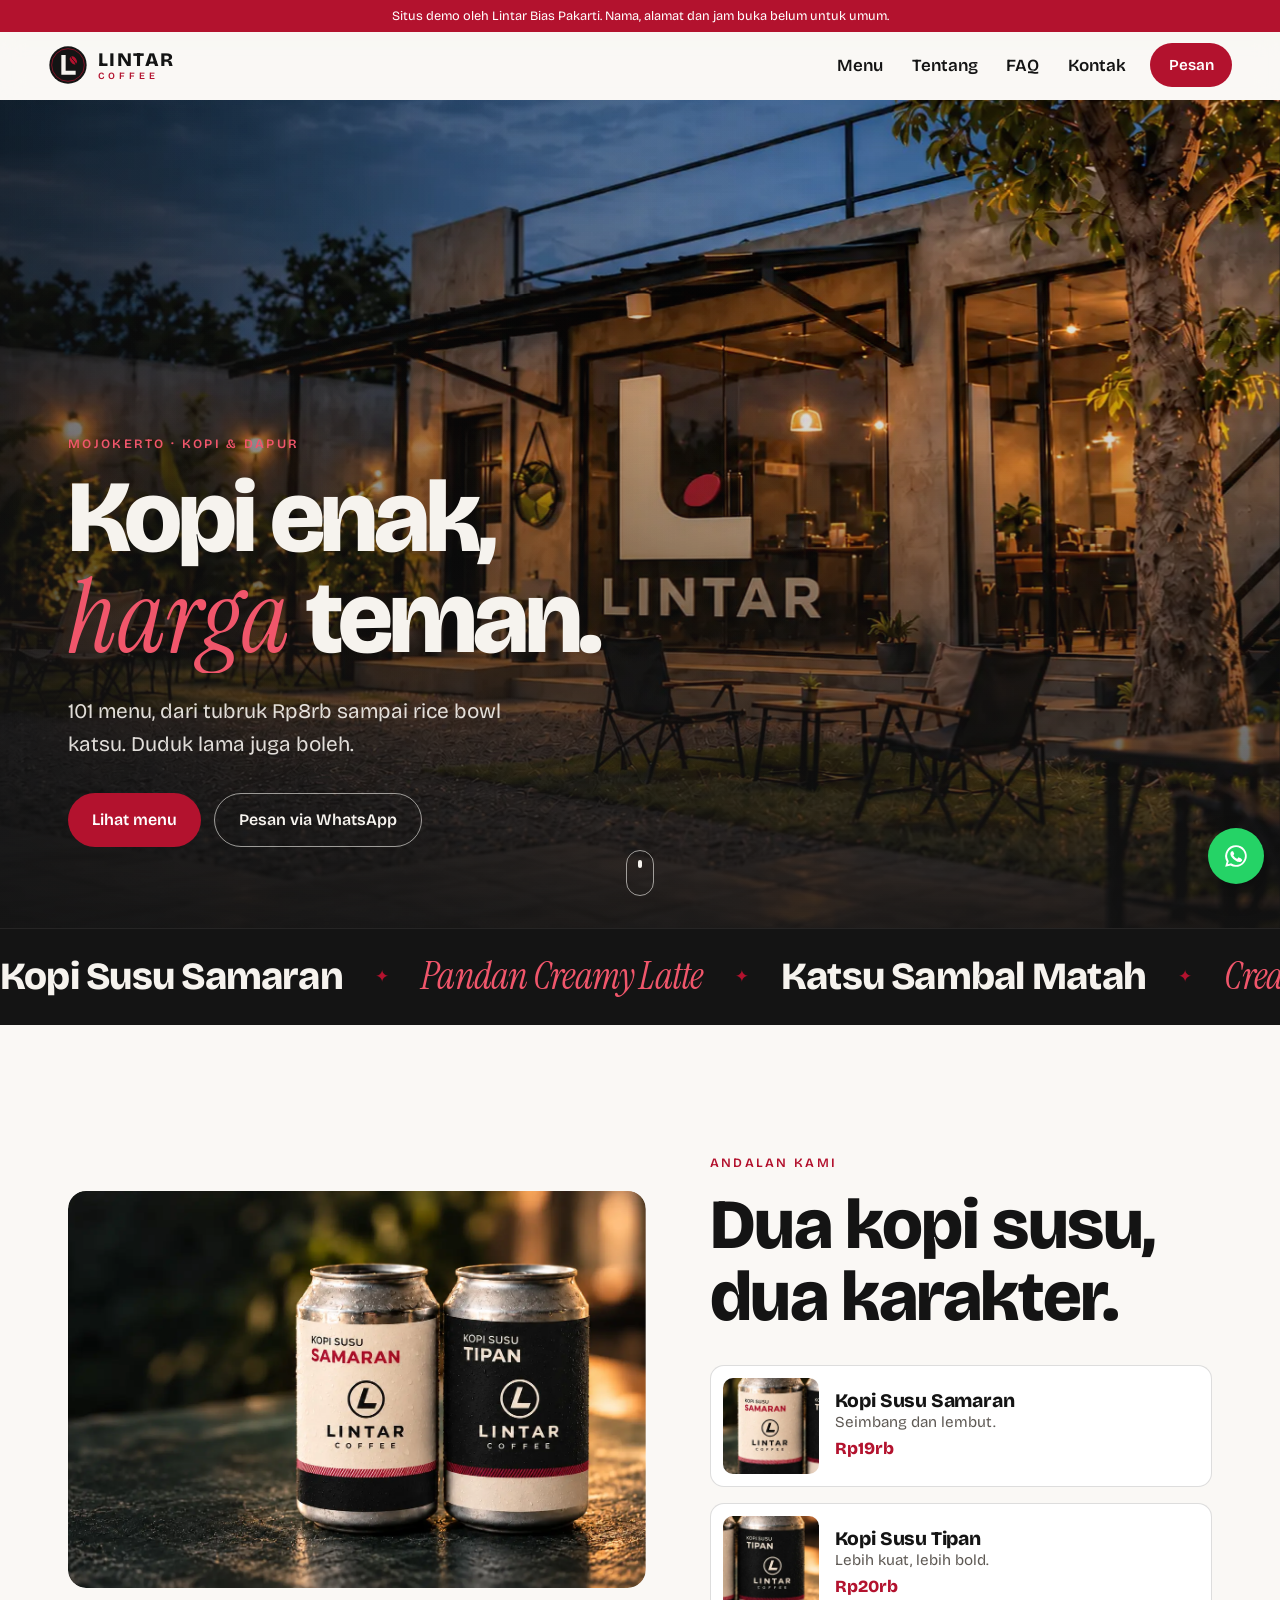
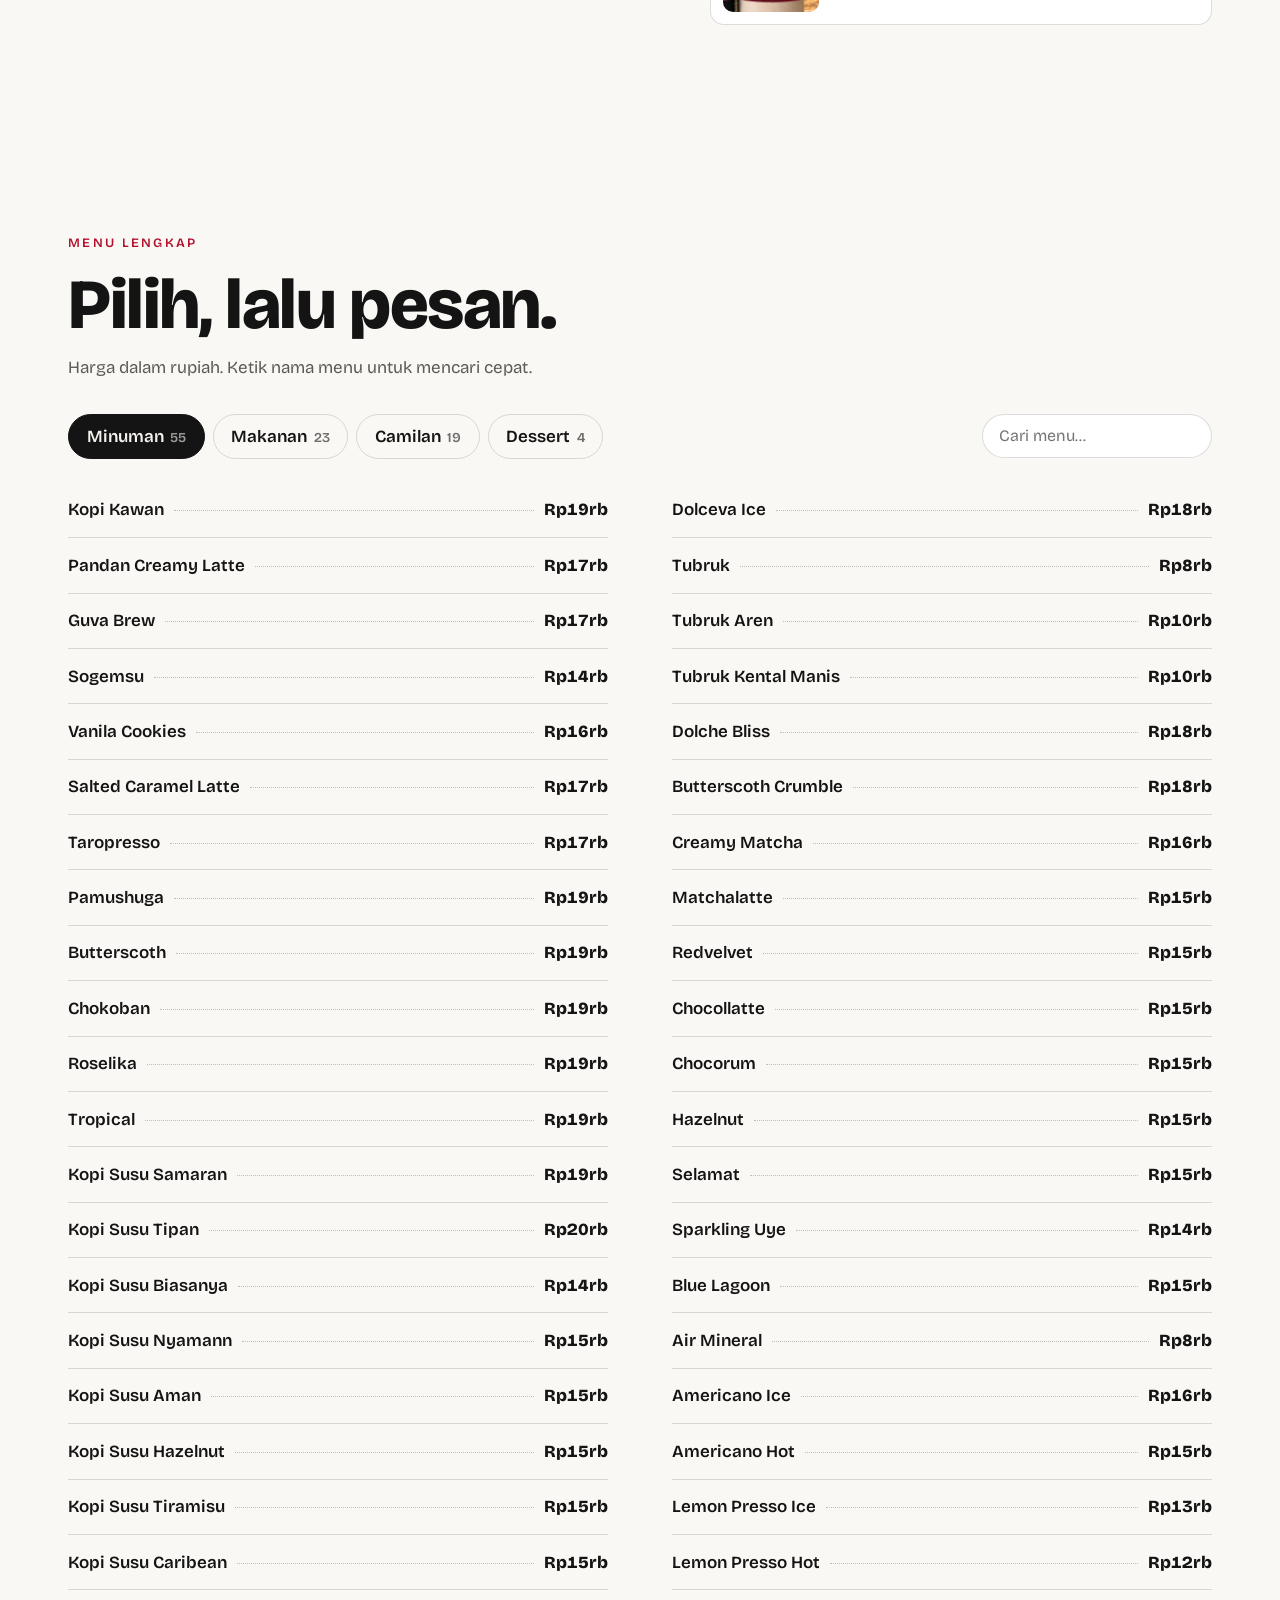
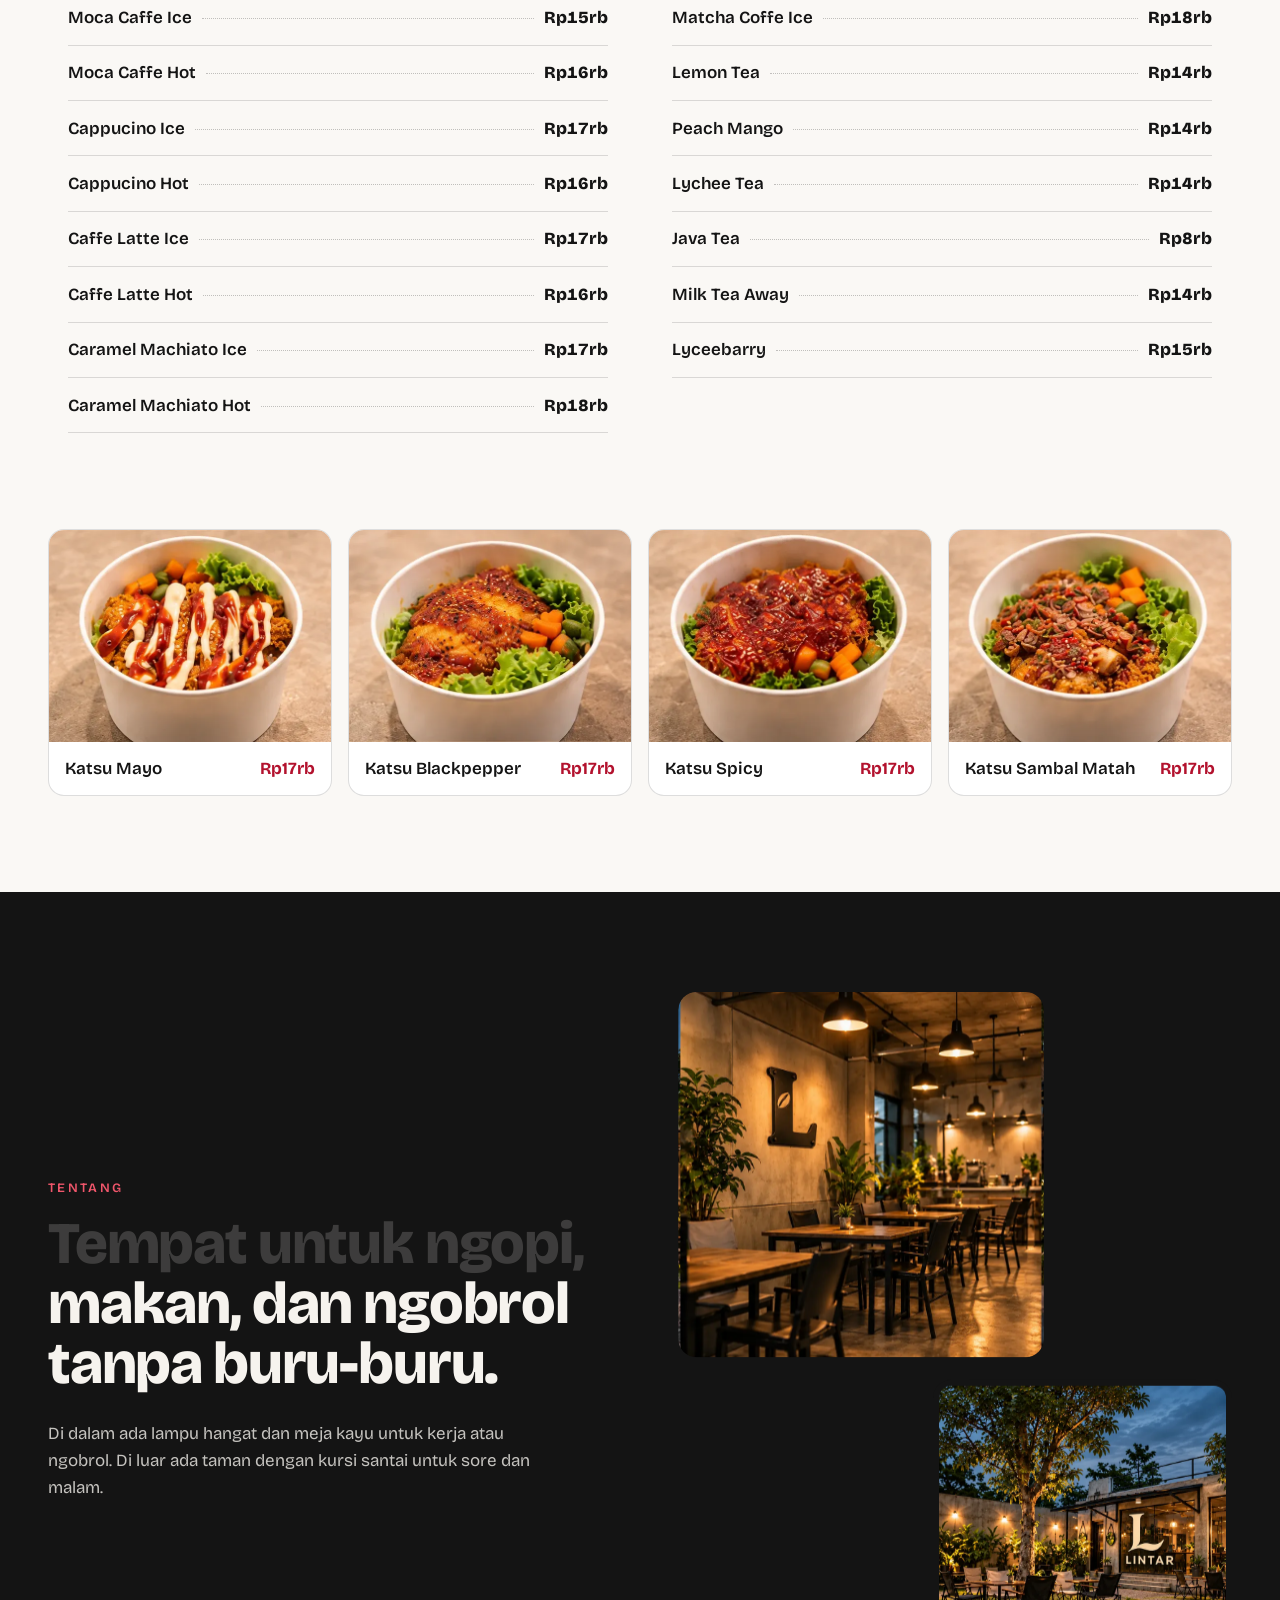
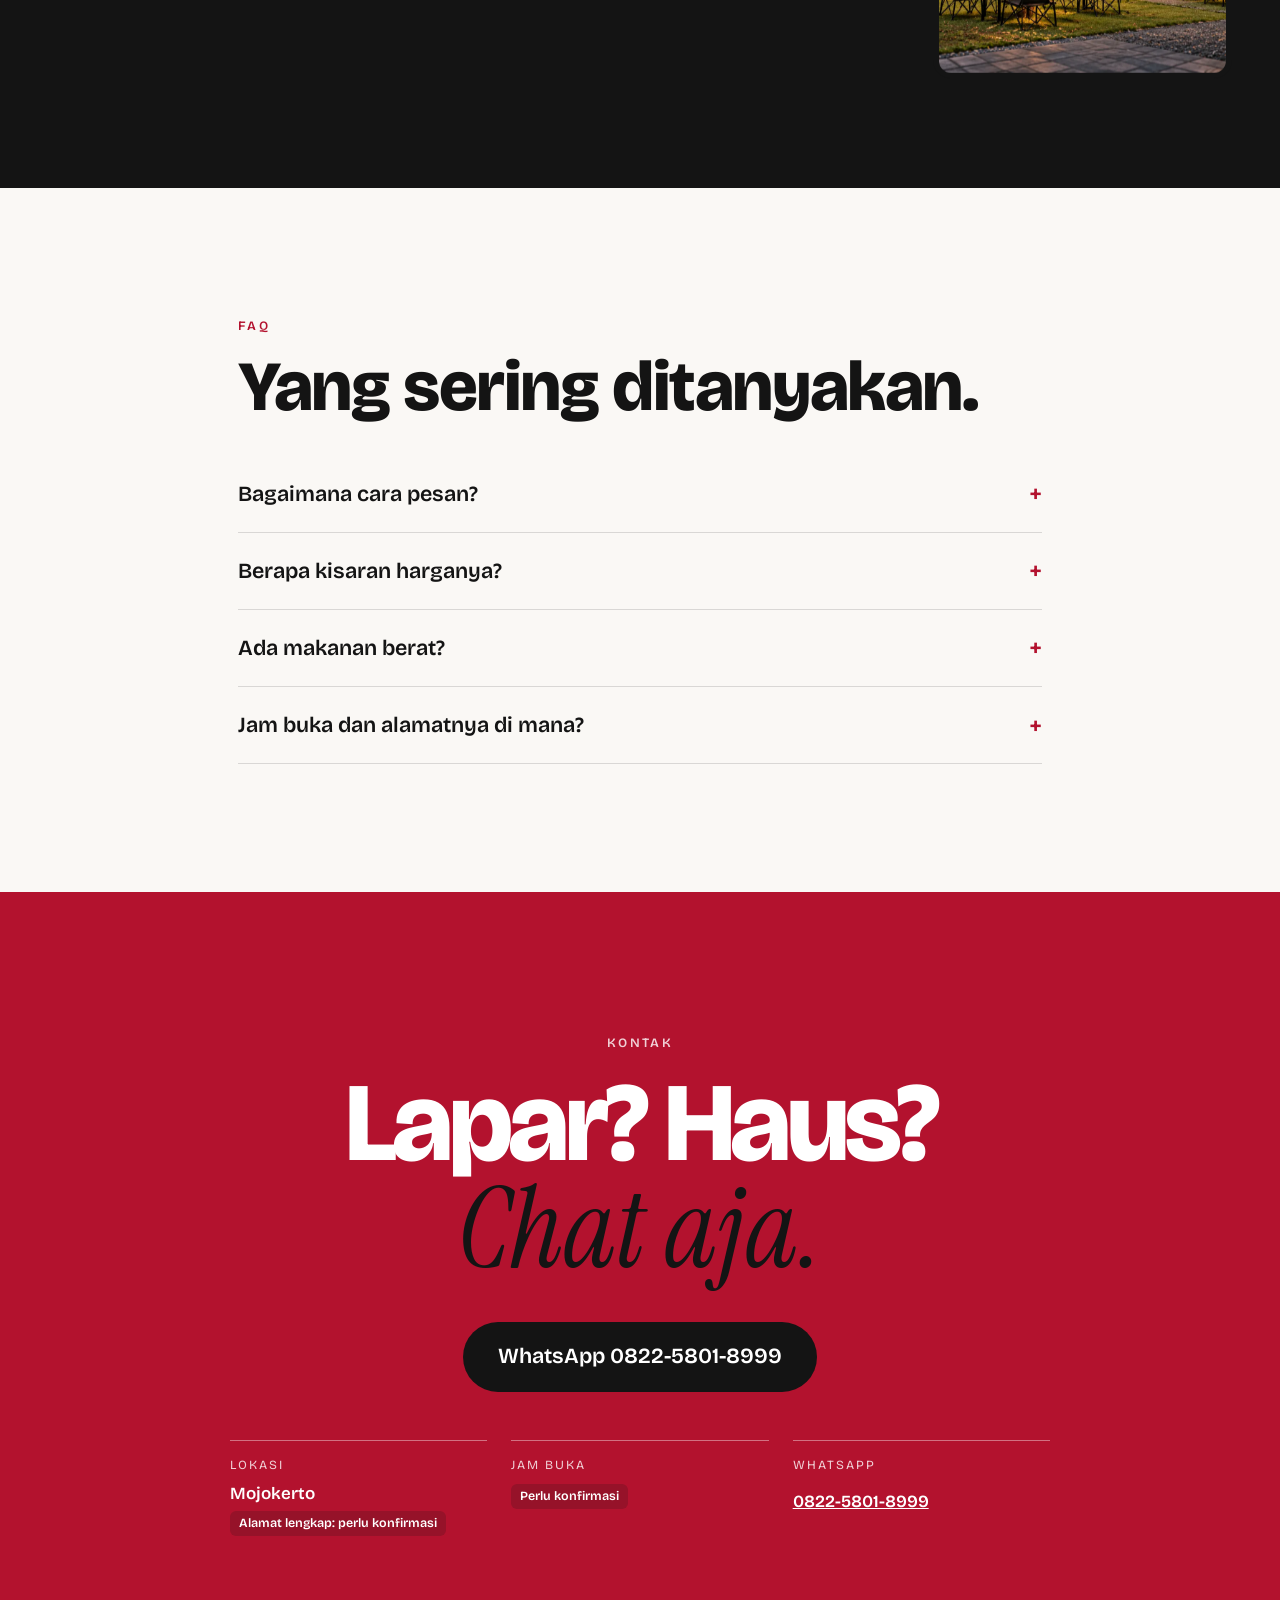
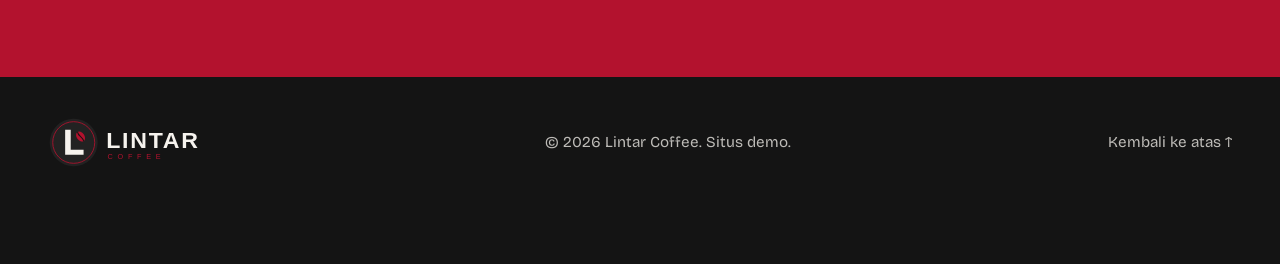
==== commit d70ae872: "Switch Lintar Coffee to the cherry palette Black #141414, off-white #F6F3EE, cherry red #B3122E repl" ====
--- a/free/index.html
+++ b/free/index.html
@@ -6,7 +6,7 @@
   <title>Lintar Coffee | Kopi Enak, Harga Teman (Situs Demo)</title>
   <meta name="description" content="Lintar Coffee: kopi susu, minuman, makanan dan camilan mulai Rp8rb. Lihat menu lengkap dan pesan lewat WhatsApp. Situs demo.">
   <meta name="robots" content="noindex, nofollow">
-  <meta name="theme-color" content="#1E1410">
+  <meta name="theme-color" content="#141414">
   <meta property="og:type" content="website">
   <meta property="og:locale" content="id_ID">
   <meta property="og:site_name" content="Lintar Coffee">
--- a/free/styles.css
+++ b/free/styles.css
@@ -1,12 +1,12 @@
 :root {
-  --ink: #1e1410;
-  --ink-2: #2c1f19;
-  --cream: #f4ece0;
-  --paper: #fbf7f0;
-  --clay: #c65a2e;
-  --clay-deep: #a8461f;
-  --muted: #6e5d52;
-  --line: rgba(30, 20, 16, 0.14);
+  --ink: #141414;
+  --ink-2: #222222;
+  --cream: #F6F3EE;
+  --paper: #faf8f5;
+  --clay: #B3122E;
+  --clay-deep: #8e0c22;
+  --muted: #5f5a55;
+  --line: rgba(20,20,20, 0.14);
   --display: "Bricolage Grotesque", system-ui, sans-serif;
   --serif: "Instrument Serif", Georgia, serif;
   --ease: cubic-bezier(0.22, 1, 0.36, 1);
@@ -53,8 +53,8 @@
   transition: transform 0.3s var(--ease), background-color 0.3s, color 0.3s, box-shadow 0.3s;
 }
 .btn-accent { background: var(--clay); color: #fff; }
-.btn-accent:hover { background: var(--clay-deep); box-shadow: 0 10px 30px -10px rgba(198, 90, 46, 0.7); }
-.btn-ghost { border: 1.5px solid rgba(244, 236, 224, 0.6); color: var(--cream); }
+.btn-accent:hover { background: var(--clay-deep); box-shadow: 0 10px 30px -10px rgba(179,18,46, 0.7); }
+.btn-ghost { border: 1.5px solid rgba(246,243,238, 0.6); color: var(--cream); }
 .btn-ghost:hover { background: var(--cream); color: var(--ink); }
 .btn-small { min-height: 44px; padding: 0.5rem 1.15rem; font-size: 0.95rem; }
 .btn-big { font-size: clamp(1.05rem, 2.6vw, 1.35rem); padding: 1.1rem 2.2rem; }
@@ -64,7 +64,7 @@
   position: sticky; top: 0; z-index: 50;
   display: flex; align-items: center; gap: 1.5rem;
   padding: 0.7rem var(--pad);
-  background: rgba(251, 247, 240, 0.86);
+  background: rgba(250, 248, 245, 0.86);
   backdrop-filter: blur(12px); -webkit-backdrop-filter: blur(12px);
   border-bottom: 1px solid transparent;
   transition: transform 0.45s var(--ease), border-color 0.3s;
@@ -94,21 +94,21 @@
 .hero-media img { width: 100%; height: 100%; object-fit: cover; object-position: 60% center; transform: scale(1.12); animation: heroZoom 2.4s var(--ease) forwards; }
 .hero::after {
   content: ""; position: absolute; inset: 0; z-index: -1;
-  background: linear-gradient(180deg, rgba(30,20,16,0.15) 0%, rgba(30,20,16,0.1) 35%, rgba(30,20,16,0.88) 100%),
-              linear-gradient(90deg, rgba(30,20,16,0.55), transparent 65%);
+  background: linear-gradient(180deg, rgba(20,20,20,0.15) 0%, rgba(20,20,20,0.1) 35%, rgba(20,20,20,0.88) 100%),
+              linear-gradient(90deg, rgba(20,20,20,0.55), transparent 65%);
 }
 @keyframes heroZoom { to { transform: scale(1); } }
 .hero-inner { width: 100%; max-width: var(--max); margin: 0 auto; padding: 6rem var(--pad) clamp(3.5rem, 9vh, 6rem); }
-.hero .eyebrow { color: #f0a37f; }
+.hero .eyebrow { color: #f0566b; }
 .hero-title { font-size: clamp(3.3rem, 8.4vw, 6.4rem); line-height: 0.92; letter-spacing: -0.04em; margin-bottom: 1.4rem; }
 .hero-title .line { display: block; overflow: hidden; padding-bottom: 0.06em; }
 .hero-title .line > span { display: inline-block; }
-.hero-title em { color: #f0a37f; }
-.hero-lead { max-width: 34ch; font-size: clamp(1.05rem, 2vw, 1.3rem); color: rgba(244, 236, 224, 0.9); margin-bottom: 2rem; }
+.hero-title em { color: #f0566b; }
+.hero-lead { max-width: 34ch; font-size: clamp(1.05rem, 2vw, 1.3rem); color: rgba(246,243,238, 0.9); margin-bottom: 2rem; }
 .hero-actions { display: flex; flex-wrap: wrap; gap: 0.8rem; }
 .scroll-cue {
   position: absolute; left: 50%; margin-left: -14px; bottom: 2rem; width: 28px; height: 46px;
-  border: 1.5px solid rgba(244,236,224,0.6); border-radius: 20px;
+  border: 1.5px solid rgba(246,243,238,0.6); border-radius: 20px;
 }
 .scroll-cue span { position: absolute; left: 50%; top: 9px; width: 4px; height: 8px; margin-left: -2px; border-radius: 2px; background: var(--cream); animation: cue 1.8s var(--ease) infinite; }
 @keyframes cue { 0% { opacity: 0; transform: translateY(0); } 30% { opacity: 1; } 100% { opacity: 0; transform: translateY(16px); } }
@@ -118,10 +118,10 @@
 @keyframes lineUp { to { transform: none; } }
 
 /* Marquee */
-.marquee { background: var(--ink); color: var(--cream); overflow: hidden; padding: 1.1rem 0; border-top: 1px solid rgba(244,236,224,0.08); }
+.marquee { background: var(--ink); color: var(--cream); overflow: hidden; padding: 1.1rem 0; border-top: 1px solid rgba(246,243,238,0.08); }
 .marquee-track { display: flex; width: max-content; gap: 2rem; align-items: center; animation: marquee 38s linear infinite; }
 .marquee-track span { font-size: clamp(1.4rem, 3.4vw, 2.4rem); font-weight: 800; letter-spacing: -0.02em; white-space: nowrap; }
-.marquee-track span:nth-of-type(even) { font-family: var(--serif); font-style: italic; font-weight: 400; color: #f0a37f; }
+.marquee-track span:nth-of-type(even) { font-family: var(--serif); font-style: italic; font-weight: 400; color: #f0566b; }
 .marquee-track i { color: var(--clay); font-style: normal; }
 @keyframes marquee { to { transform: translateX(-50%); } }
 
@@ -139,7 +139,7 @@
   padding: 0.75rem; border: 1px solid var(--line); border-radius: 14px; background: #fff;
   transition: transform 0.4s var(--ease), box-shadow 0.4s var(--ease);
 }
-.sig-item:hover { transform: translateY(-4px); box-shadow: 0 18px 40px -22px rgba(30,20,16,0.45); }
+.sig-item:hover { transform: translateY(-4px); box-shadow: 0 18px 40px -22px rgba(20,20,20,0.45); }
 .sig-item img { width: 96px; height: 96px; object-fit: cover; border-radius: 10px; }
 .sig-item h3 { font-size: 1.2rem; letter-spacing: -0.01em; }
 .sig-item p { color: var(--muted); font-size: 0.95rem; }
@@ -173,7 +173,7 @@
 }
 .menu-list li:hover { padding-left: 0.5rem; color: var(--clay-deep); }
 .item-name { font-weight: 600; }
-.dots { flex: 1; border-bottom: 1.5px dotted rgba(30,20,16,0.25); transform: translateY(-4px); min-width: 1rem; }
+.dots { flex: 1; border-bottom: 1.5px dotted rgba(20,20,20,0.25); transform: translateY(-4px); min-width: 1rem; }
 .item-price { font-weight: 800; font-variant-numeric: tabular-nums; white-space: nowrap; }
 .menu-panel.is-entering .menu-list li { animation: itemIn 0.5s var(--ease) both; animation-delay: calc(var(--i, 0) * 18ms); }
 @keyframes itemIn { from { opacity: 0; transform: translateY(10px); } }
@@ -195,11 +195,11 @@
   display: grid; grid-template-columns: 1fr 1fr; gap: clamp(2rem, 6vw, 6rem); align-items: center;
 }
 .about-copy { max-width: 560px; margin-left: auto; }
-.about .eyebrow { color: #f0a37f; }
+.about .eyebrow { color: #f0566b; }
 .big-statement { font-size: clamp(2rem, 4.6vw, 3.8rem); margin-bottom: 1.6rem; }
 .big-statement .w { opacity: 0.18; transition: opacity 0.5s; }
 .big-statement .w.on { opacity: 1; }
-.about-copy p { color: rgba(244,236,224,0.78); max-width: 46ch; }
+.about-copy p { color: rgba(246,243,238,0.78); max-width: 46ch; }
 .about-photos { position: relative; height: clamp(420px, 48vw, 620px); max-width: 620px; }
 .ph { position: absolute; margin: 0; border-radius: 18px; overflow: hidden; box-shadow: 0 30px 60px -30px rgba(0,0,0,0.7); }
 .ph img { width: 100%; height: 100%; object-fit: cover; }
@@ -230,11 +230,11 @@
 .contact-list div { border-top: 1.5px solid rgba(255,255,255,0.4); padding-top: 0.9rem; }
 .contact-list dt { font-size: 0.78rem; letter-spacing: 0.16em; text-transform: uppercase; opacity: 0.8; margin-bottom: 0.3rem; }
 .contact-list dd { margin: 0; font-weight: 600; }
-.tag { display: inline-block; font-size: 0.78rem; font-weight: 600; background: rgba(30,20,16,0.18); padding: 0.15rem 0.55rem; border-radius: 6px; margin-top: 0.25rem; }
+.tag { display: inline-block; font-size: 0.78rem; font-weight: 600; background: rgba(20,20,20,0.18); padding: 0.15rem 0.55rem; border-radius: 6px; margin-top: 0.25rem; }
 
 /* Footer */
 .site-footer {
-  background: var(--ink); color: rgba(244,236,224,0.75); padding: 2.5rem var(--pad) 6rem;
+  background: var(--ink); color: rgba(246,243,238,0.75); padding: 2.5rem var(--pad) 6rem;
   display: flex; flex-wrap: wrap; gap: 1rem 2rem; align-items: center; justify-content: space-between; font-size: 0.95rem;
 }
 .site-footer img { width: 180px; height: auto; }
@@ -293,7 +293,7 @@
   .hero { min-height: 0; }
   .hero-media { inset: -8vh 0 auto 0; height: 70vh; }
   .hero-media img { object-position: 52% center; }
-  .hero::after { background: linear-gradient(180deg, rgba(30,20,16,0.1) 0%, rgba(30,20,16,0) 30%, rgba(30,20,16,0.85) 52vh, var(--ink) 62vh); }
+  .hero::after { background: linear-gradient(180deg, rgba(20,20,20,0.1) 0%, rgba(20,20,20,0) 30%, rgba(20,20,20,0.85) 52vh, var(--ink) 62vh); }
   .hero-inner { padding-top: 52vh; }
   .btn { width: 100%; }
   .header-cta, .btn-small { width: auto; }
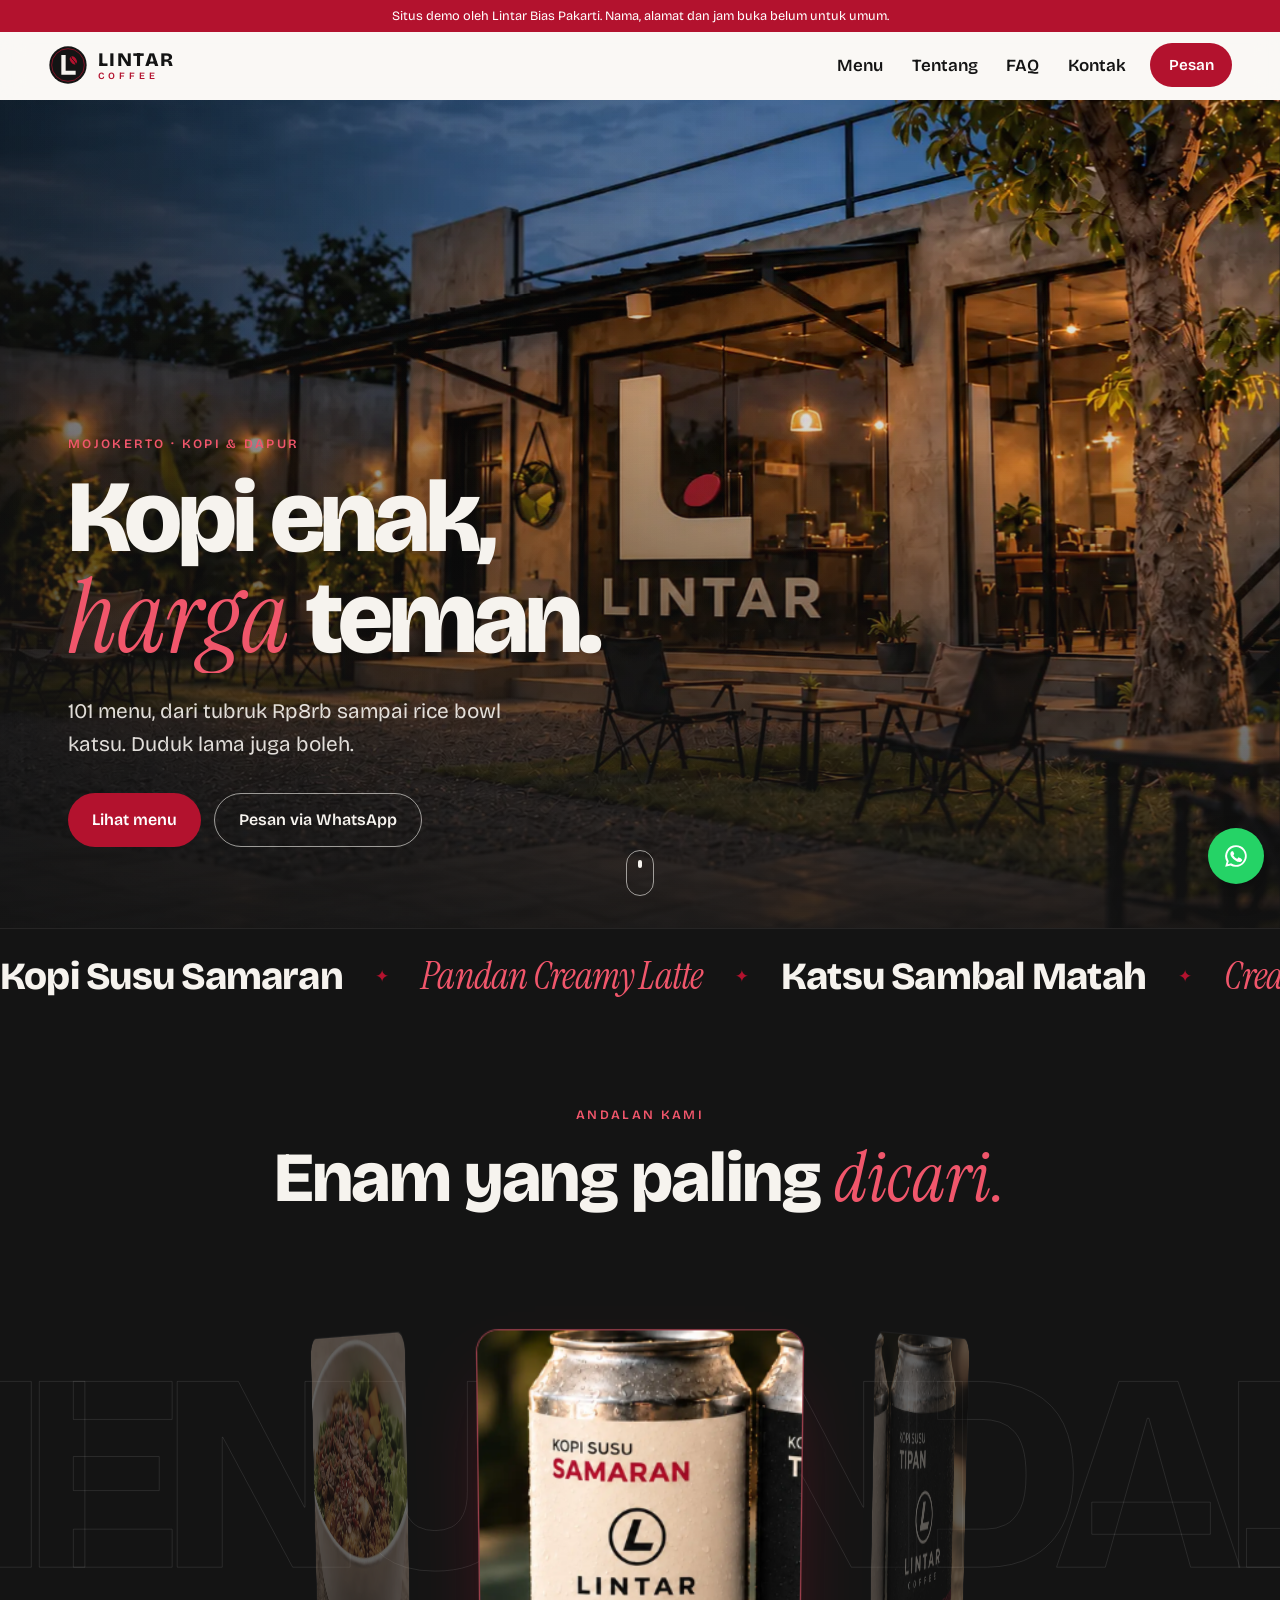
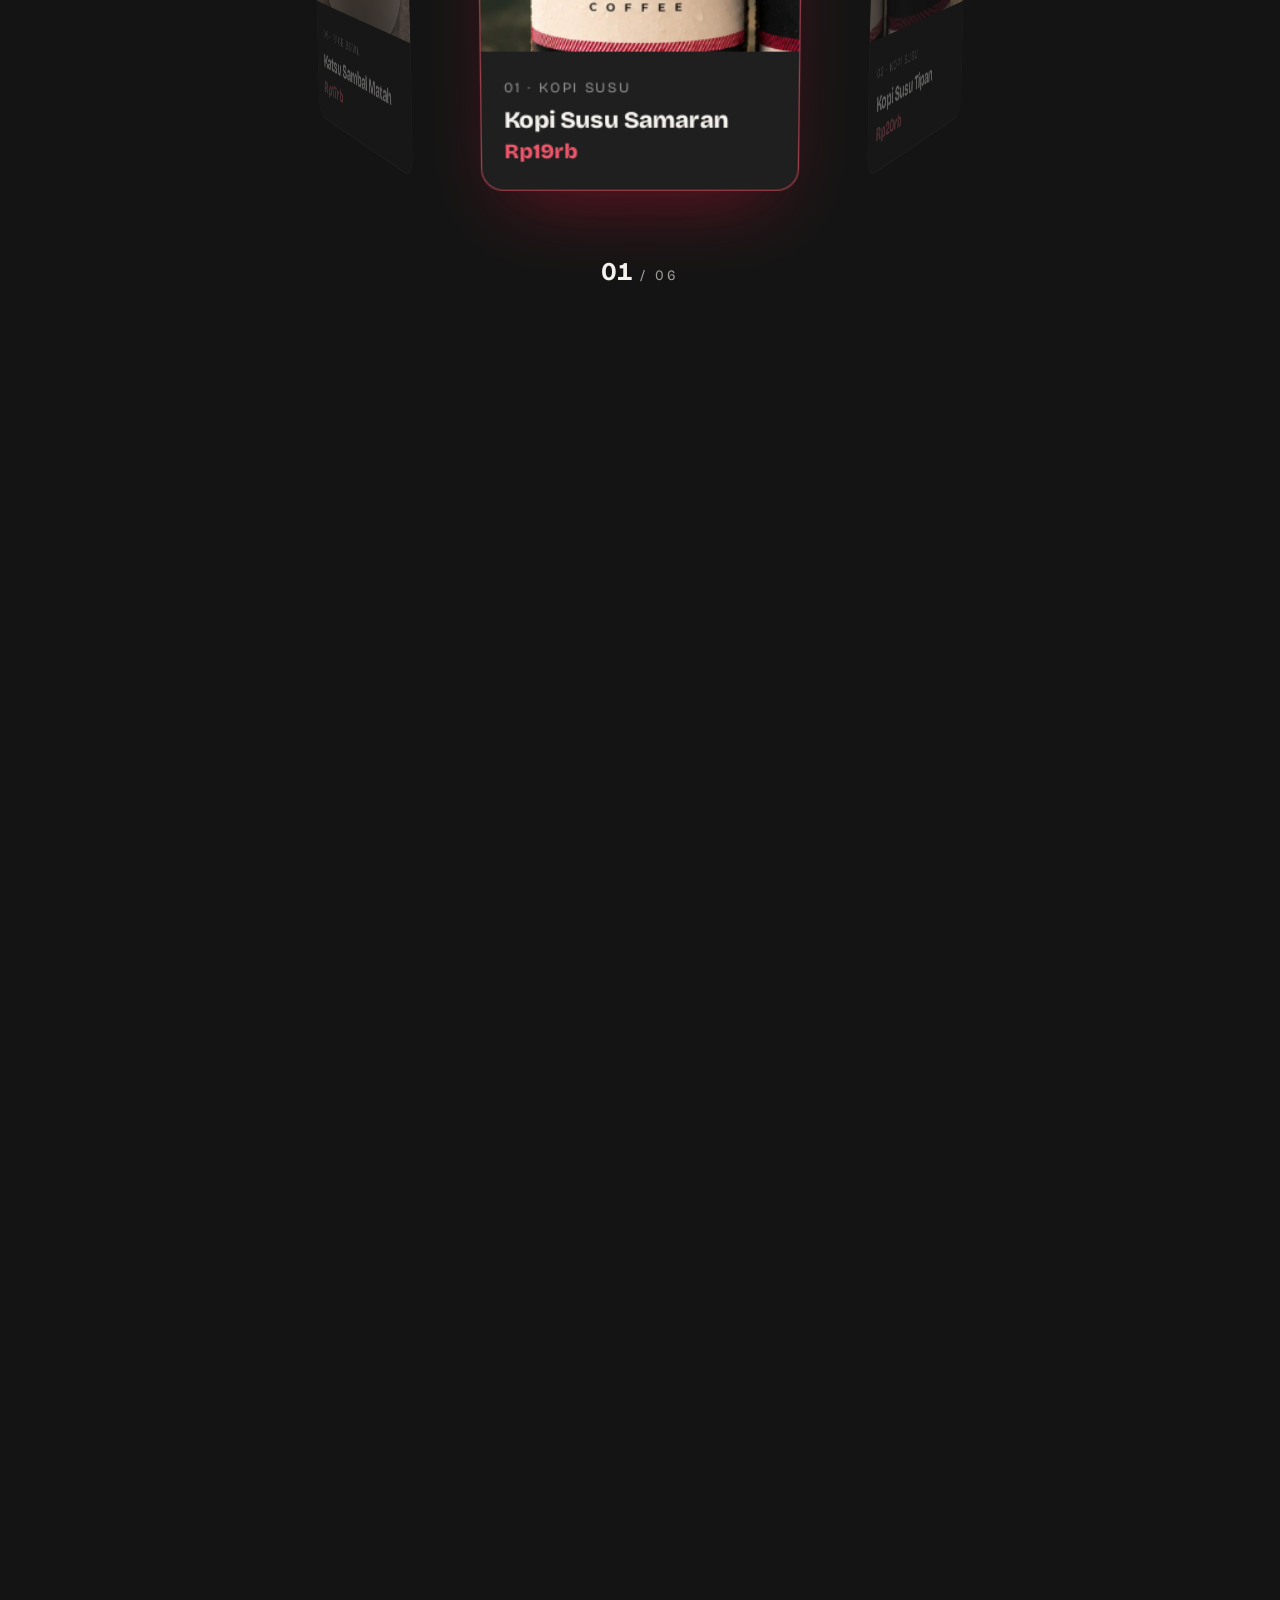
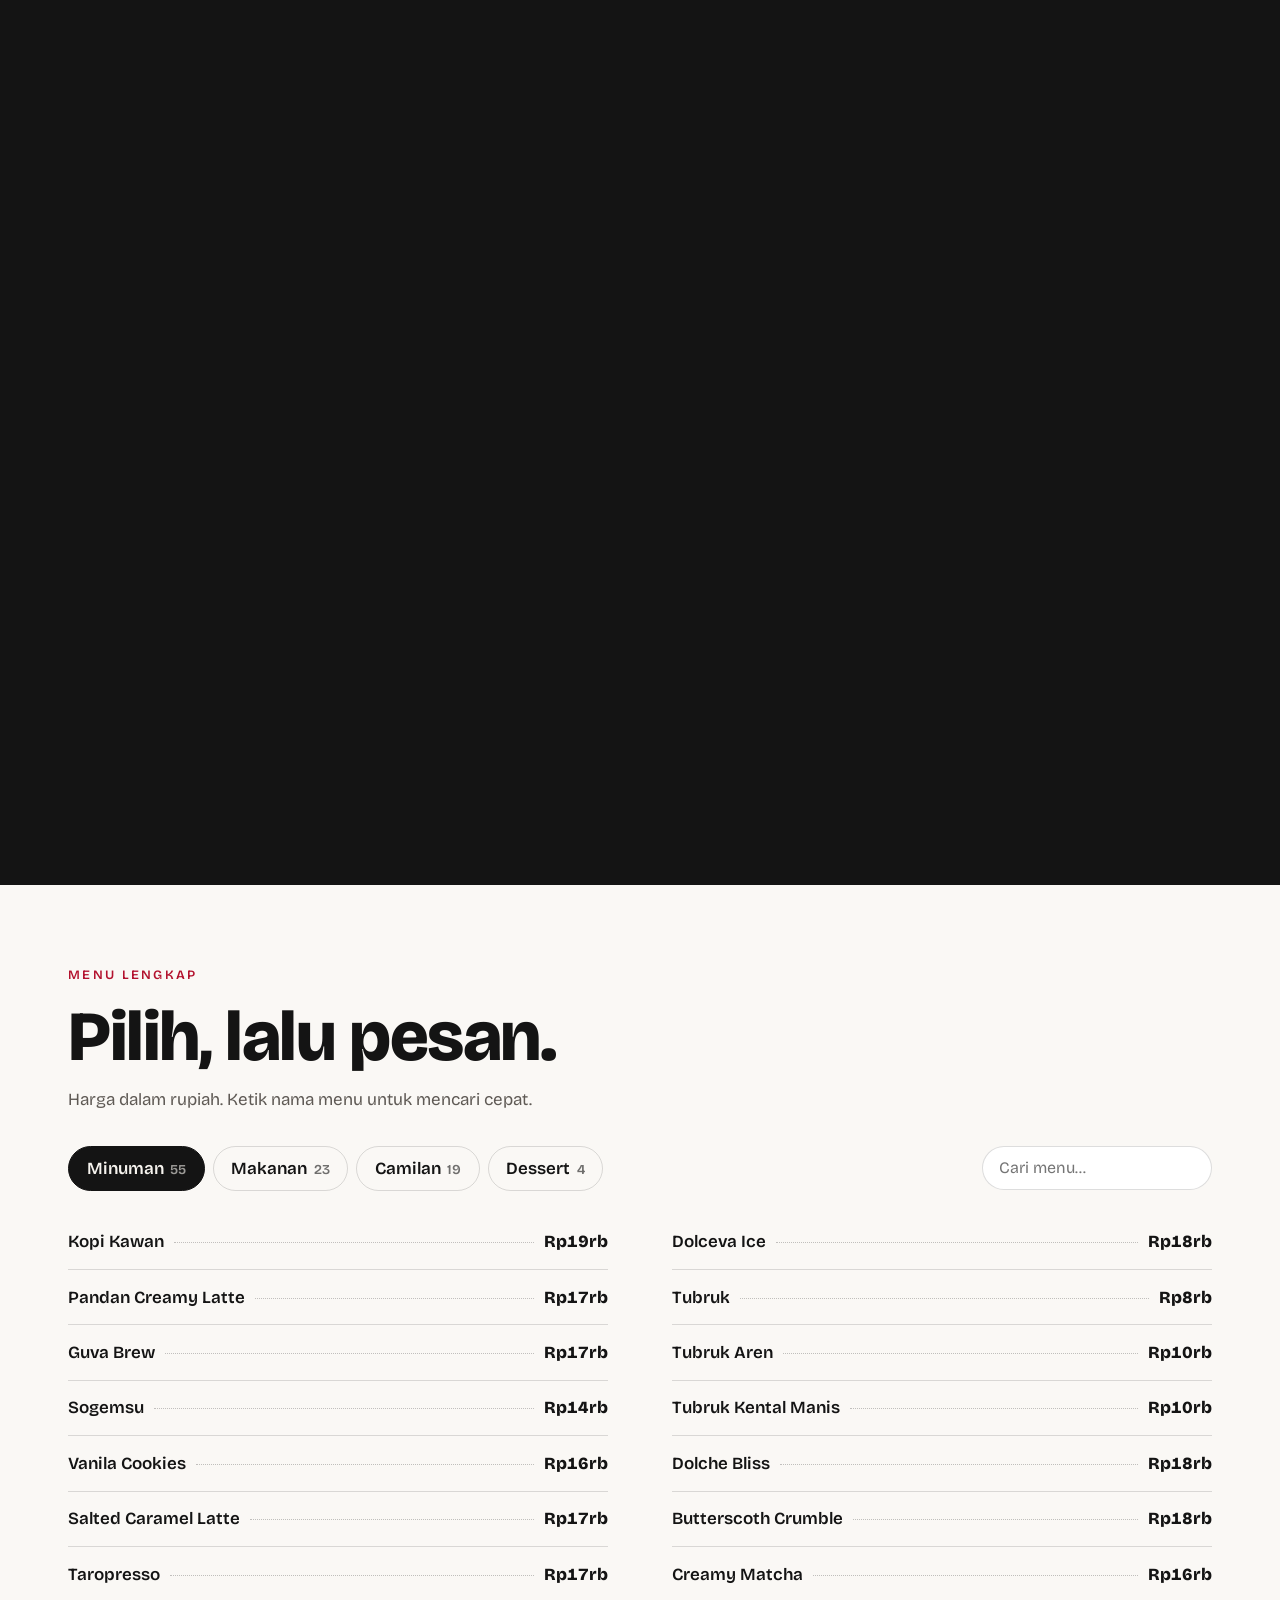
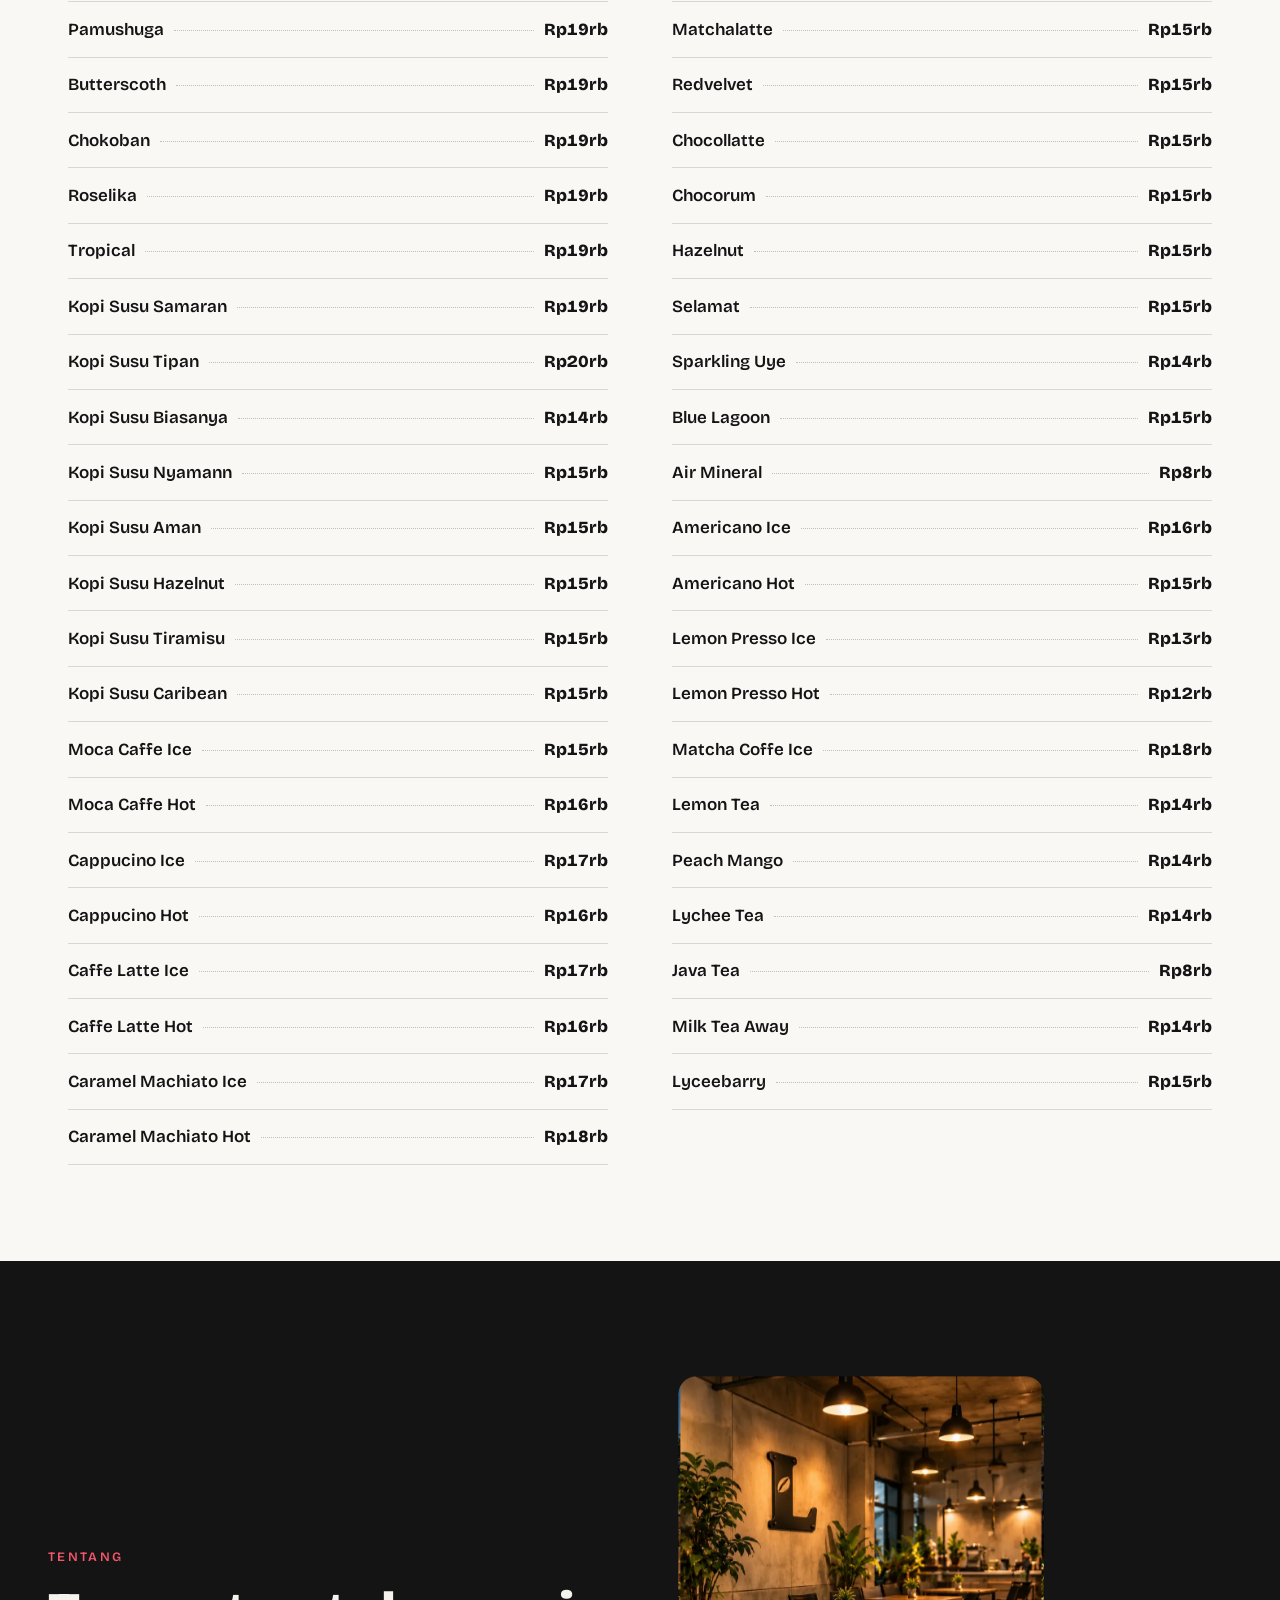
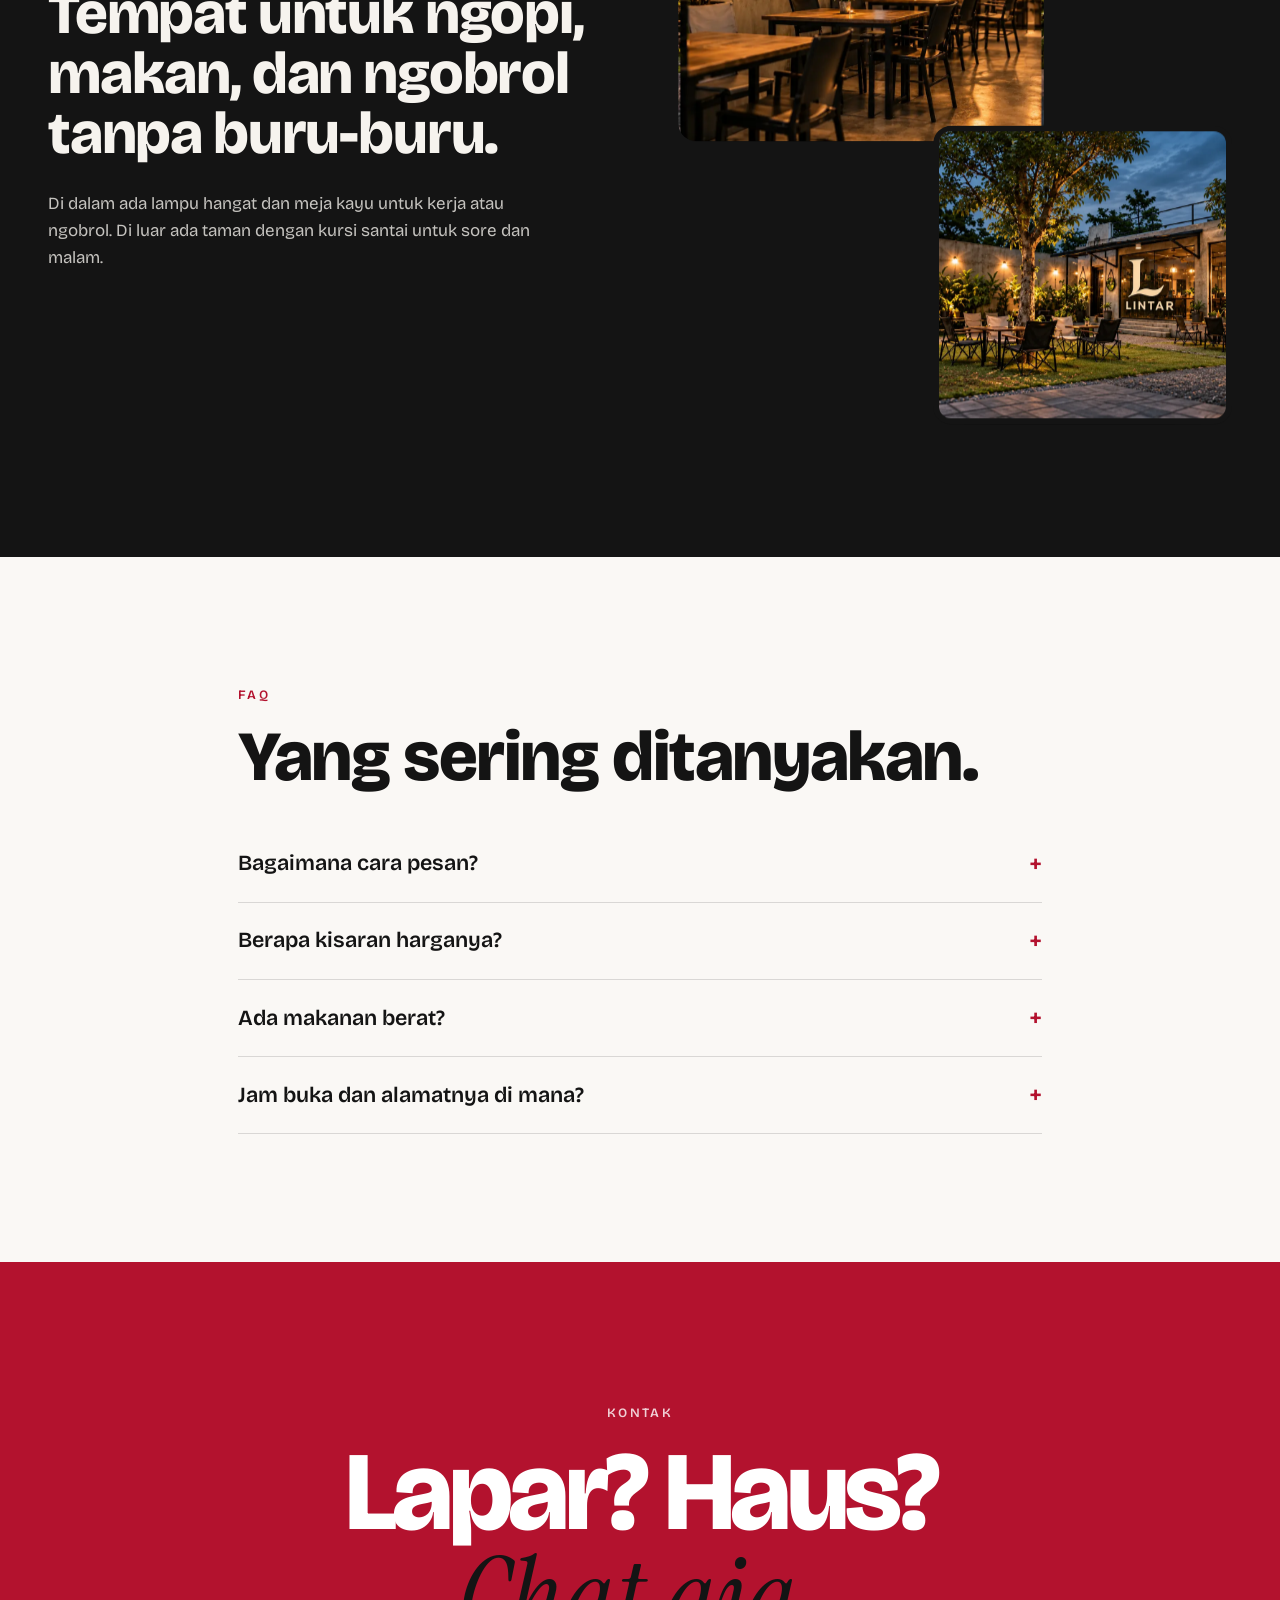
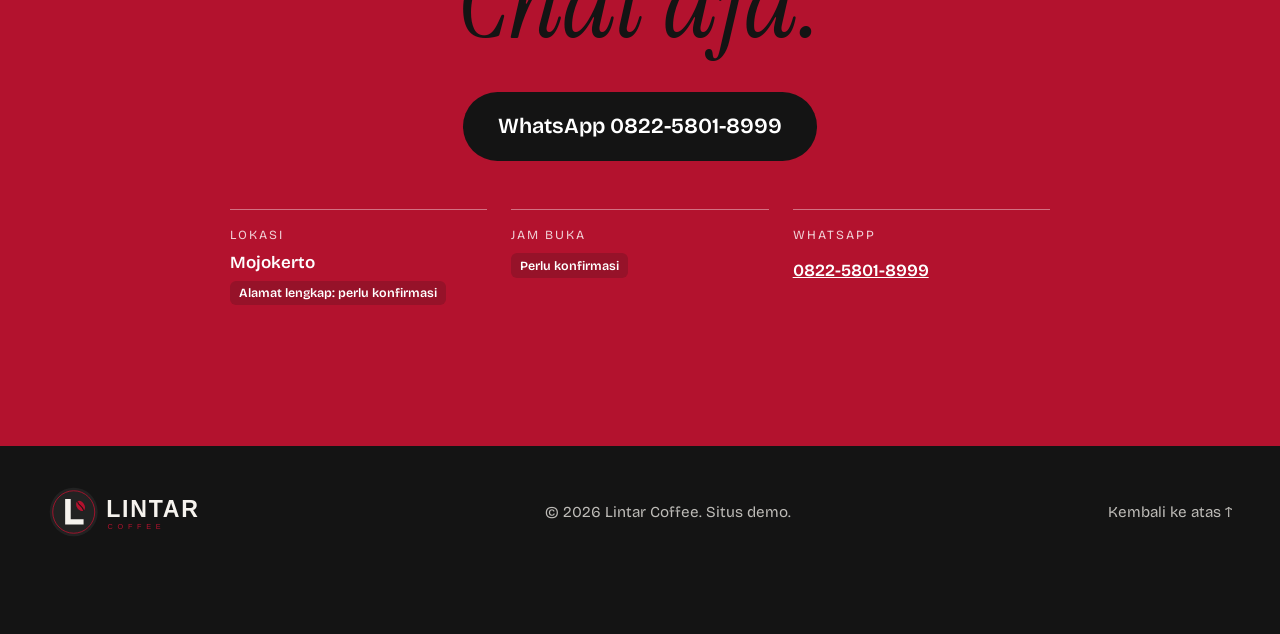
==== commit 6d3d7fc4: "Add the spinning menu ring Six signature items (Samaran, Tipan, four katsu bowls) stand in a 3D ring" ====
--- a/free/index.html
+++ b/free/index.html
@@ -79,23 +79,24 @@
       <div class="marquee-track"><span>Kopi Susu Samaran</span><i>✦</i><span>Pandan Creamy Latte</span><i>✦</i><span>Katsu Sambal Matah</span><i>✦</i><span>Creamy Matcha</span><i>✦</i><span>Churros</span><i>✦</i><span>Kopi Susu Tipan</span><i>✦</i><span>Ramen Lintar</span><i>✦</i><span>Tubruk Aren</span><i>✦</i><span>Kopi Susu Samaran</span><i>✦</i><span>Pandan Creamy Latte</span><i>✦</i><span>Katsu Sambal Matah</span><i>✦</i><span>Creamy Matcha</span><i>✦</i><span>Churros</span><i>✦</i><span>Kopi Susu Tipan</span><i>✦</i><span>Ramen Lintar</span><i>✦</i><span>Tubruk Aren</span><i>✦</i></div>
     </div>
 
-    <section class="signature" id="signature" aria-labelledby="sig-title">
-      <div class="sig-media reveal-clip">
-        <img src="assets/cans.webp" alt="Dua kaleng kopi susu Lintar Coffee: Samaran dan Tipan" width="1400" height="875" loading="lazy">
-      </div>
-      <div class="sig-copy">
-        <p class="eyebrow reveal">Andalan kami</p>
-        <h2 id="sig-title" class="reveal">Dua kopi susu,<br>dua karakter.</h2>
-        <div class="sig-items">
-          <article class="sig-item reveal">
-            <img src="assets/samaran.webp" alt="Kaleng Kopi Susu Samaran" width="400" height="400" loading="lazy">
-            <div><h3>Kopi Susu Samaran</h3><p>Seimbang dan lembut.</p><strong class="price">Rp19rb</strong></div>
-          </article>
-          <article class="sig-item reveal">
-            <img src="assets/tipan.webp" alt="Kaleng Kopi Susu Tipan" width="400" height="400" loading="lazy">
-            <div><h3>Kopi Susu Tipan</h3><p>Lebih kuat, lebih bold.</p><strong class="price">Rp20rb</strong></div>
-          </article>
+    <section class="menu-ring" id="signature" aria-labelledby="ring-title" data-ring>
+      <div class="ring-sticky">
+        <p class="ring-ghost" aria-hidden="true">MENU ANDALAN</p>
+        <div class="ring-head">
+          <p class="eyebrow">Andalan kami</p>
+          <h2 id="ring-title">Enam yang paling <em>dicari.</em></h2>
         </div>
+        <div class="ring-stage">
+          <div class="ring" data-ring-track>
+            <article class="ring-card" style="--i:0"><div class="ring-img"><img src="assets/samaran.webp" width="700" height="700" loading="lazy" alt="Kaleng Kopi Susu Samaran"></div><div class="ring-body"><small>01 · Kopi Susu</small><h3>Kopi Susu Samaran</h3><p>Rp19rb</p></div></article>
+            <article class="ring-card" style="--i:1"><div class="ring-img"><img src="assets/tipan.webp" width="700" height="700" loading="lazy" alt="Kaleng Kopi Susu Tipan"></div><div class="ring-body"><small>02 · Kopi Susu</small><h3>Kopi Susu Tipan</h3><p>Rp20rb</p></div></article>
+            <article class="ring-card" style="--i:2"><div class="ring-img"><img src="assets/blackpepper.webp" width="612" height="429" loading="lazy" alt="Rice bowl Katsu Blackpepper"></div><div class="ring-body"><small>03 · Rice Bowl</small><h3>Katsu Blackpepper</h3><p>Rp17rb</p></div></article>
+            <article class="ring-card" style="--i:3"><div class="ring-img"><img src="assets/mayo.webp" width="612" height="428" loading="lazy" alt="Rice bowl Katsu Mayo"></div><div class="ring-body"><small>04 · Rice Bowl</small><h3>Katsu Mayo</h3><p>Rp17rb</p></div></article>
+            <article class="ring-card" style="--i:4"><div class="ring-img"><img src="assets/spicy.webp" width="612" height="428" loading="lazy" alt="Rice bowl Katsu Spicy"></div><div class="ring-body"><small>05 · Rice Bowl</small><h3>Katsu Spicy</h3><p>Rp17rb</p></div></article>
+            <article class="ring-card" style="--i:5"><div class="ring-img"><img src="assets/sambal-matah.webp" width="612" height="428" loading="lazy" alt="Rice bowl Katsu Sambal Matah"></div><div class="ring-body"><small>06 · Rice Bowl</small><h3>Katsu Sambal Matah</h3><p>Rp17rb</p></div></article>
+          </div>
+        </div>
+        <p class="ring-count" aria-hidden="true"><b data-ring-index>01</b> / 06</p>
       </div>
     </section>
 
@@ -233,15 +234,6 @@
       <p class="menu-empty" data-menu-empty hidden>Menu tidak ditemukan. Coba kata lain.</p>
     </section>
 
-    <section class="bowls" aria-label="Rice bowl katsu">
-      <div class="bowls-track">
-        <figure class="reveal"><img src="assets/mayo.webp" alt="Katsu Mayo" width="600" height="420" loading="lazy"><figcaption>Katsu Mayo <b>Rp17rb</b></figcaption></figure>
-        <figure class="reveal"><img src="assets/blackpepper.webp" alt="Katsu Blackpepper" width="600" height="420" loading="lazy"><figcaption>Katsu Blackpepper <b>Rp17rb</b></figcaption></figure>
-        <figure class="reveal"><img src="assets/spicy.webp" alt="Katsu Spicy" width="600" height="420" loading="lazy"><figcaption>Katsu Spicy <b>Rp17rb</b></figcaption></figure>
-        <figure class="reveal"><img src="assets/sambal-matah.webp" alt="Katsu Sambal Matah" width="600" height="420" loading="lazy"><figcaption>Katsu Sambal Matah <b>Rp17rb</b></figcaption></figure>
-      </div>
-    </section>
-
     <section class="about" id="tentang" aria-labelledby="about-title">
       <div class="about-copy">
         <p class="eyebrow reveal">Tentang</p>
--- a/free/styles.css
+++ b/free/styles.css
@@ -24,7 +24,7 @@
   color: var(--ink);
   background: var(--paper);
   -webkit-font-smoothing: antialiased;
-  overflow-x: hidden;
+  overflow-x: clip;
 }
 img { display: block; max-width: 100%; height: auto; }
 a { color: inherit; }
@@ -125,25 +125,54 @@
 .marquee-track i { color: var(--clay); font-style: normal; }
 @keyframes marquee { to { transform: translateX(-50%); } }
 
-/* Signature */
-.signature {
-  max-width: var(--max); margin: 0 auto; padding: clamp(4.5rem, 10vw, 8rem) var(--pad);
-  display: grid; grid-template-columns: 1.15fr 1fr; gap: clamp(2rem, 5vw, 5rem); align-items: center;
-}
-.sig-media { border-radius: 18px; overflow: hidden; aspect-ratio: 16 / 11; }
-.sig-media img { width: 100%; height: 100%; object-fit: cover; }
-.sig-copy h2 { margin-bottom: 2rem; }
-.sig-items { display: grid; gap: 1rem; }
-.sig-item {
-  display: grid; grid-template-columns: 96px 1fr; gap: 1rem; align-items: center;
-  padding: 0.75rem; border: 1px solid var(--line); border-radius: 14px; background: #fff;
-  transition: transform 0.4s var(--ease), box-shadow 0.4s var(--ease);
-}
-.sig-item:hover { transform: translateY(-4px); box-shadow: 0 18px 40px -22px rgba(20,20,20,0.45); }
-.sig-item img { width: 96px; height: 96px; object-fit: cover; border-radius: 10px; }
-.sig-item h3 { font-size: 1.2rem; letter-spacing: -0.01em; }
-.sig-item p { color: var(--muted); font-size: 0.95rem; }
-.price { color: var(--clay); font-weight: 800; }
+/* Spinning menu ring */
+.menu-ring { position: relative; background: var(--ink); color: var(--cream); overflow: clip; }
+.ring-sticky { padding: clamp(4rem, 9vw, 7rem) var(--pad); }
+.ring-ghost {
+  position: absolute; top: 50%; left: 0; white-space: nowrap; pointer-events: none;
+  font-size: clamp(6rem, 22vw, 20rem); font-weight: 800; letter-spacing: -0.05em; line-height: 1;
+  color: transparent; -webkit-text-stroke: 1px rgba(246,243,238,0.1); transform: translate(-10%, -50%);
+}
+.ring-head { position: relative; z-index: 2; max-width: var(--max); margin: 0 auto 2rem; }
+.ring-head .eyebrow { color: #f0566b; }
+.ring-head em { color: #f0566b; }
+.ring-stage { position: relative; }
+.ring { display: flex; gap: 1rem; overflow-x: auto; scroll-snap-type: x mandatory; padding-bottom: 0.5rem; scrollbar-width: none; }
+.ring::-webkit-scrollbar { display: none; }
+.ring-card {
+  flex: none; width: var(--card-w, clamp(210px, 22vw, 290px)); scroll-snap-align: start;
+  background: #1f1f1f; border: 1px solid rgba(246,243,238,0.1); border-radius: 18px; overflow: hidden;
+}
+.ring-img { aspect-ratio: 1; overflow: hidden; }
+.ring-img img { width: 100%; height: 100%; object-fit: cover; }
+.ring-body { padding: 0.9rem 1.1rem 1.1rem; }
+.ring-body small { font-size: 0.72rem; letter-spacing: 0.14em; text-transform: uppercase; color: rgba(246,243,238,0.55); }
+.ring-body h3 { font-size: 1.2rem; margin: 0.25rem 0 0.2rem; letter-spacing: -0.01em; }
+.ring-body p { color: #f0566b; font-weight: 800; }
+.ring-count { display: none; }
+
+/* 3D mode, switched on by main.js */
+.menu-ring.is-3d { height: 340vh; }
+.is-3d .ring-sticky { position: sticky; top: 0; height: 100svh; display: flex; flex-direction: column; justify-content: center; padding-top: 5rem; padding-bottom: 2rem; }
+.is-3d .ring-head { margin-bottom: 0; text-align: center; }
+.is-3d .ring-stage { flex: 1; perspective: 1400px; display: grid; place-items: center; min-height: 0; }
+.is-3d .ring {
+  display: block; overflow: visible; position: relative; padding: 0;
+  width: var(--card-w); height: var(--card-h, 380px); transform-style: preserve-3d;
+  transform: rotateX(-6deg) rotateY(var(--ry, 0deg)); will-change: transform;
+}
+.is-3d .ring-card {
+  position: absolute; inset: 0 auto auto 0; width: var(--card-w);
+  transform: rotateY(calc(var(--i) * 60deg)) translateZ(var(--r, 420px));
+  backface-visibility: hidden; -webkit-backface-visibility: hidden;
+  transition: opacity 0.4s, filter 0.4s, border-color 0.4s;
+  opacity: 0.45; filter: saturate(0.6) brightness(0.75);
+}
+.is-3d .ring-card.is-front { opacity: 1; filter: none; border-color: rgba(240,86,107,0.6); box-shadow: 0 30px 60px -25px rgba(179,18,46,0.55); }
+.is-3d .ring-count {
+  display: block; text-align: center; font-size: 0.9rem; letter-spacing: 0.2em; color: rgba(246,243,238,0.6); margin-top: 1rem; font-variant-numeric: tabular-nums;
+}
+.is-3d .ring-count b { color: var(--cream); font-size: 1.6rem; letter-spacing: 0; }
 
 /* Menu */
 .menu { max-width: var(--max); margin: 0 auto; padding: clamp(3rem, 7vw, 5rem) var(--pad) clamp(4rem, 8vw, 6rem); }
@@ -178,15 +207,6 @@
 .menu-panel.is-entering .menu-list li { animation: itemIn 0.5s var(--ease) both; animation-delay: calc(var(--i, 0) * 18ms); }
 @keyframes itemIn { from { opacity: 0; transform: translateY(10px); } }
 .menu-empty { padding: 2rem 0; color: var(--muted); }
-
-/* Bowls */
-.bowls { overflow: hidden; padding-bottom: clamp(4rem, 8vw, 6rem); }
-.bowls-track { display: grid; grid-template-columns: repeat(4, 1fr); gap: 1rem; padding: 0 var(--pad); max-width: 1500px; margin: 0 auto; }
-.bowls figure { margin: 0; border-radius: 16px; overflow: hidden; background: #fff; border: 1px solid var(--line); }
-.bowls img { width: 100%; aspect-ratio: 4 / 3; object-fit: cover; transition: transform 0.8s var(--ease); }
-.bowls figure:hover img { transform: scale(1.06); }
-.bowls figcaption { display: flex; justify-content: space-between; gap: 0.5rem; padding: 0.8rem 1rem; font-weight: 600; }
-.bowls figcaption b { color: var(--clay); }
 
 /* About */
 .about {
@@ -259,12 +279,9 @@
 
 /* Phones */
 @media (max-width: 900px) {
-  .signature, .about { grid-template-columns: 1fr; }
+  .about { grid-template-columns: 1fr; }
   .about-copy { margin-left: 0; }
   .about-photos { width: 100%; margin: 0 auto; height: clamp(360px, 100vw, 560px); }
-  .bowls-track { grid-template-columns: repeat(4, 72%); overflow-x: auto; scroll-snap-type: x mandatory; padding-bottom: 0.5rem; scrollbar-width: none; }
-  .bowls-track::-webkit-scrollbar { display: none; }
-  .bowls figure { scroll-snap-align: start; }
   .contact-list { grid-template-columns: 1fr; }
 }
 @media (max-width: 760px) {
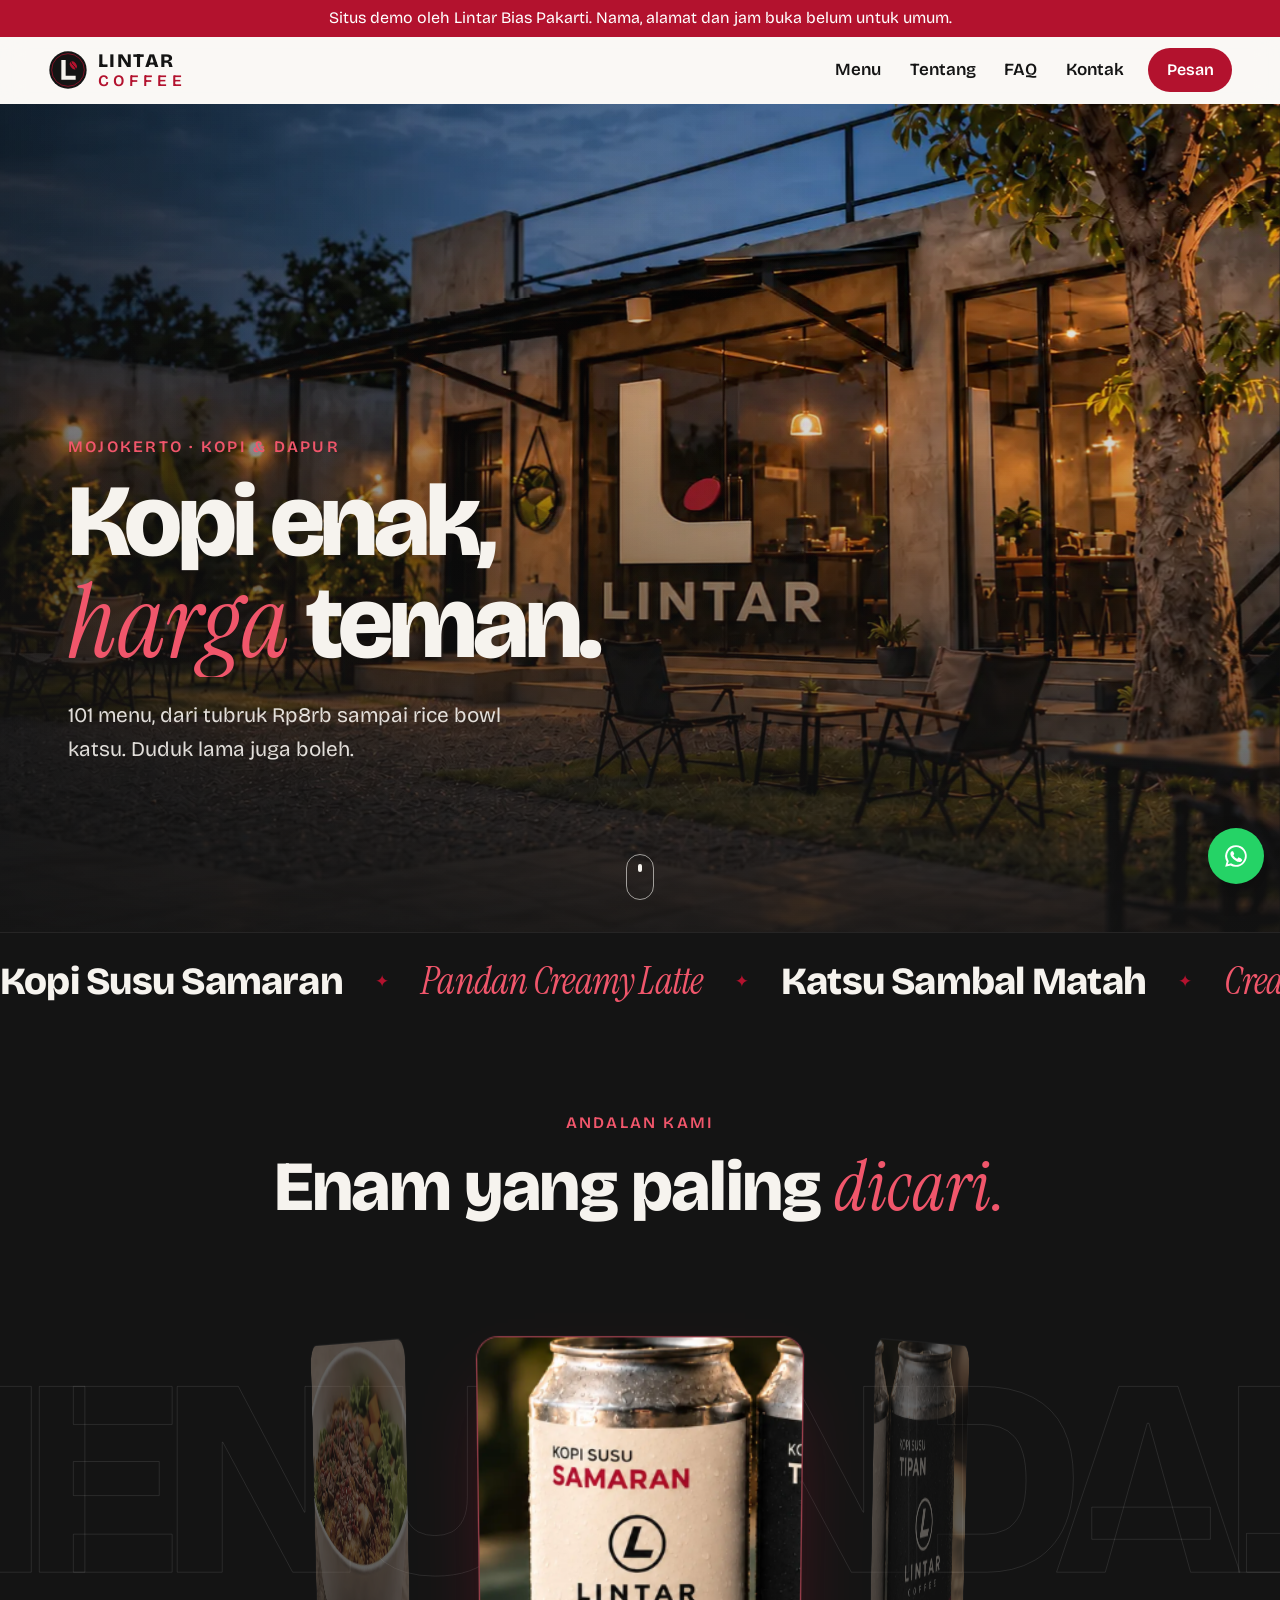
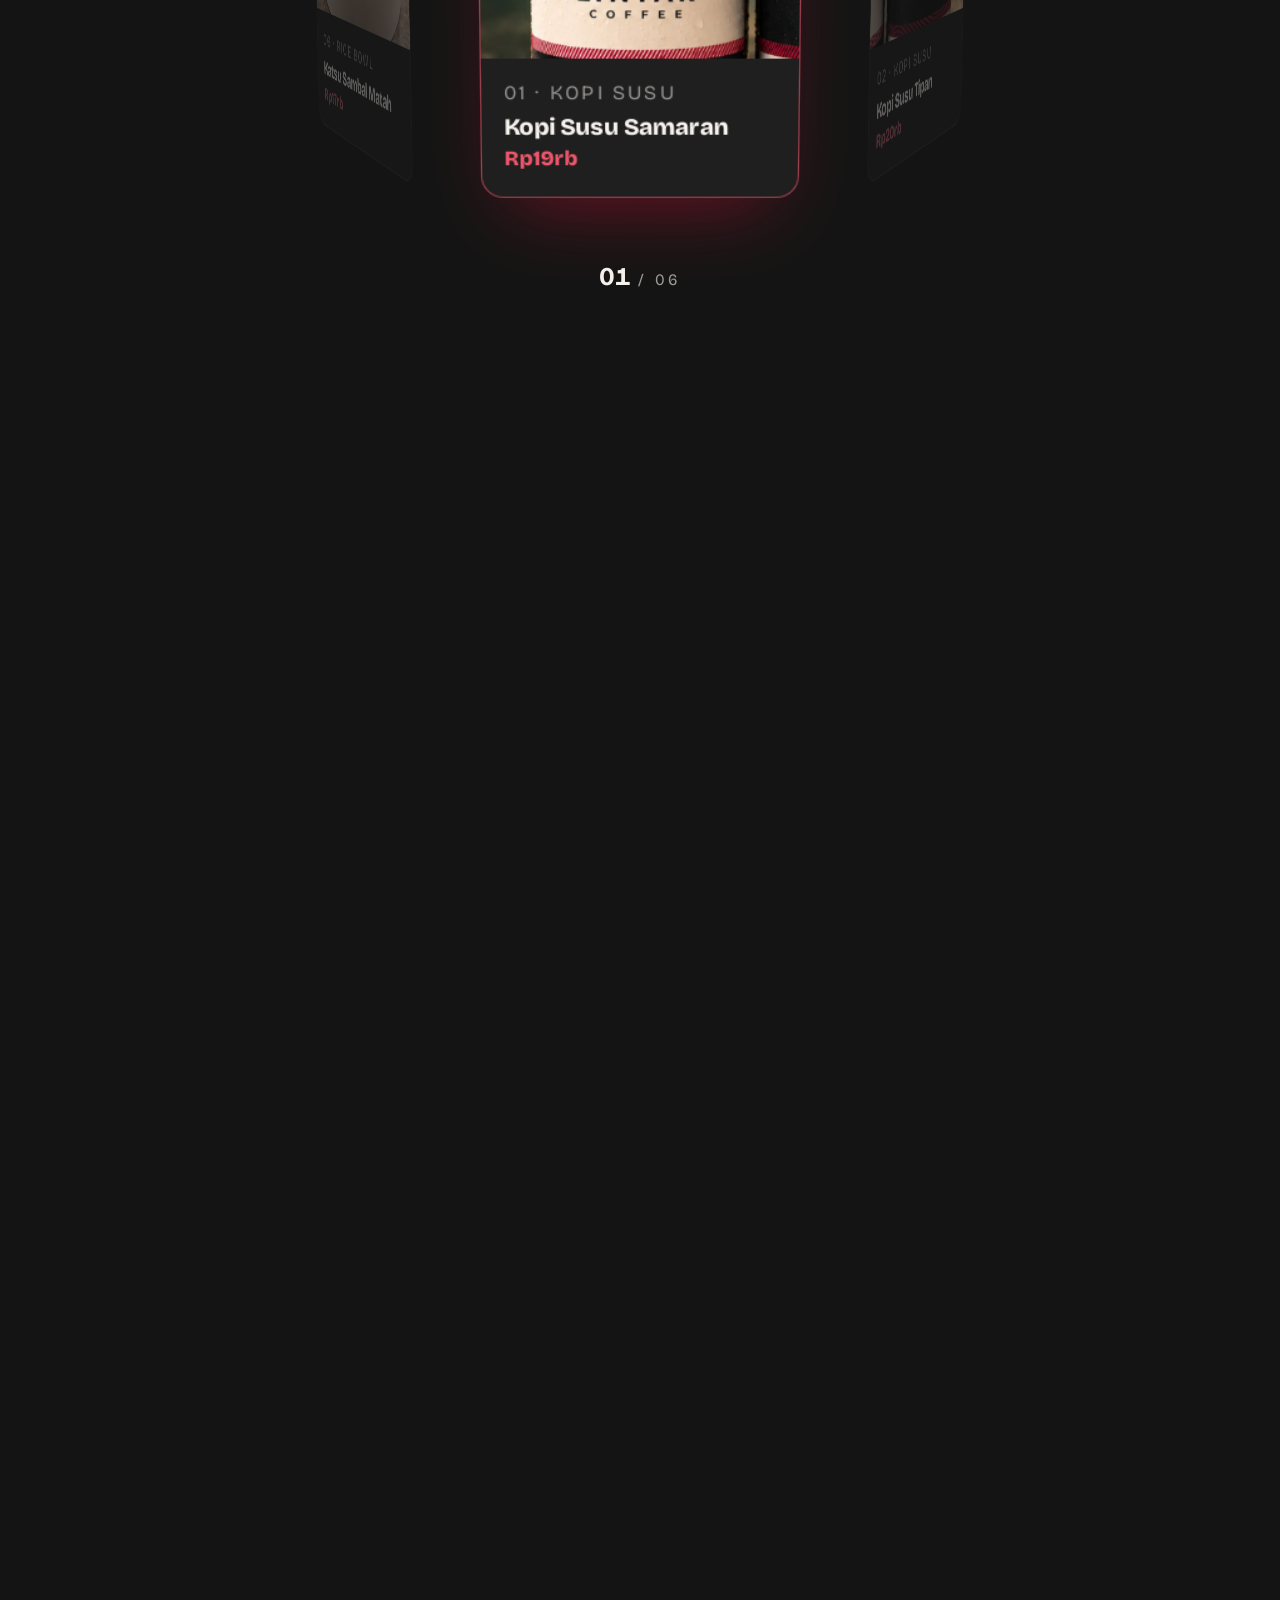
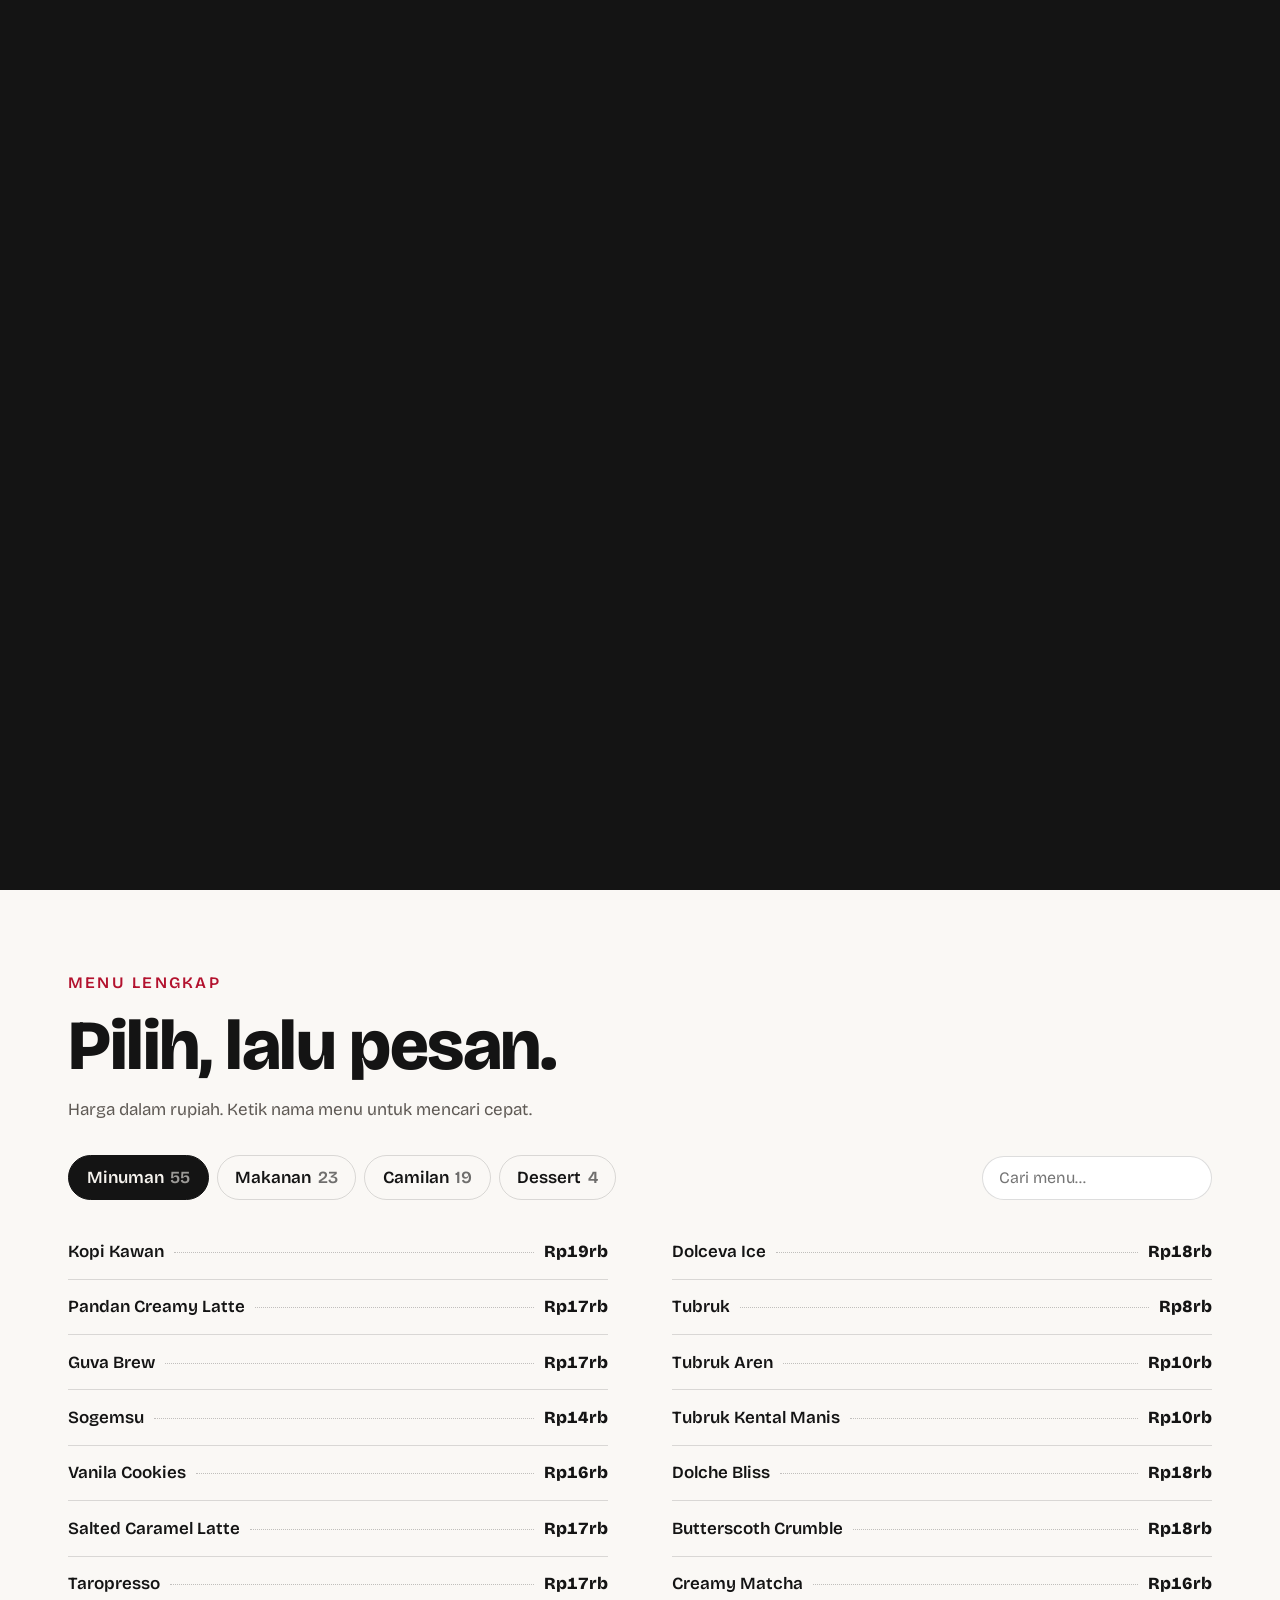
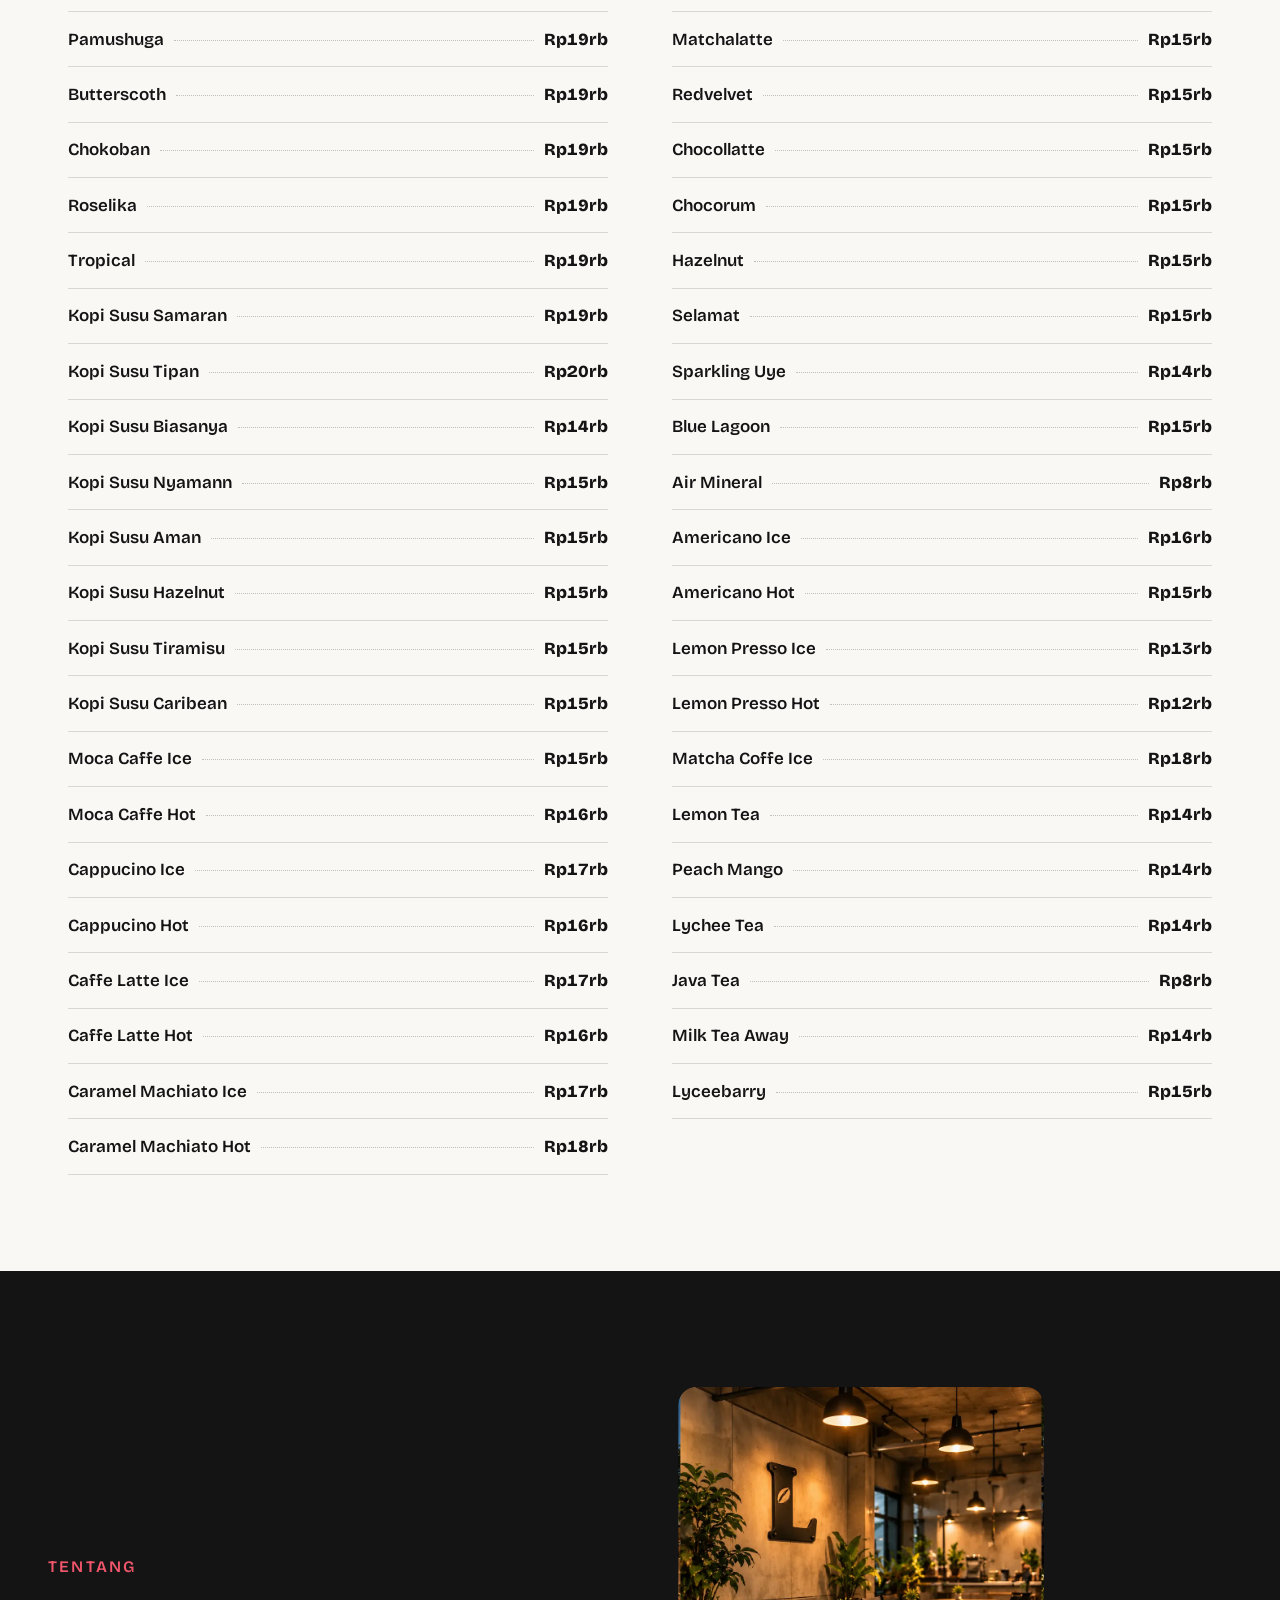
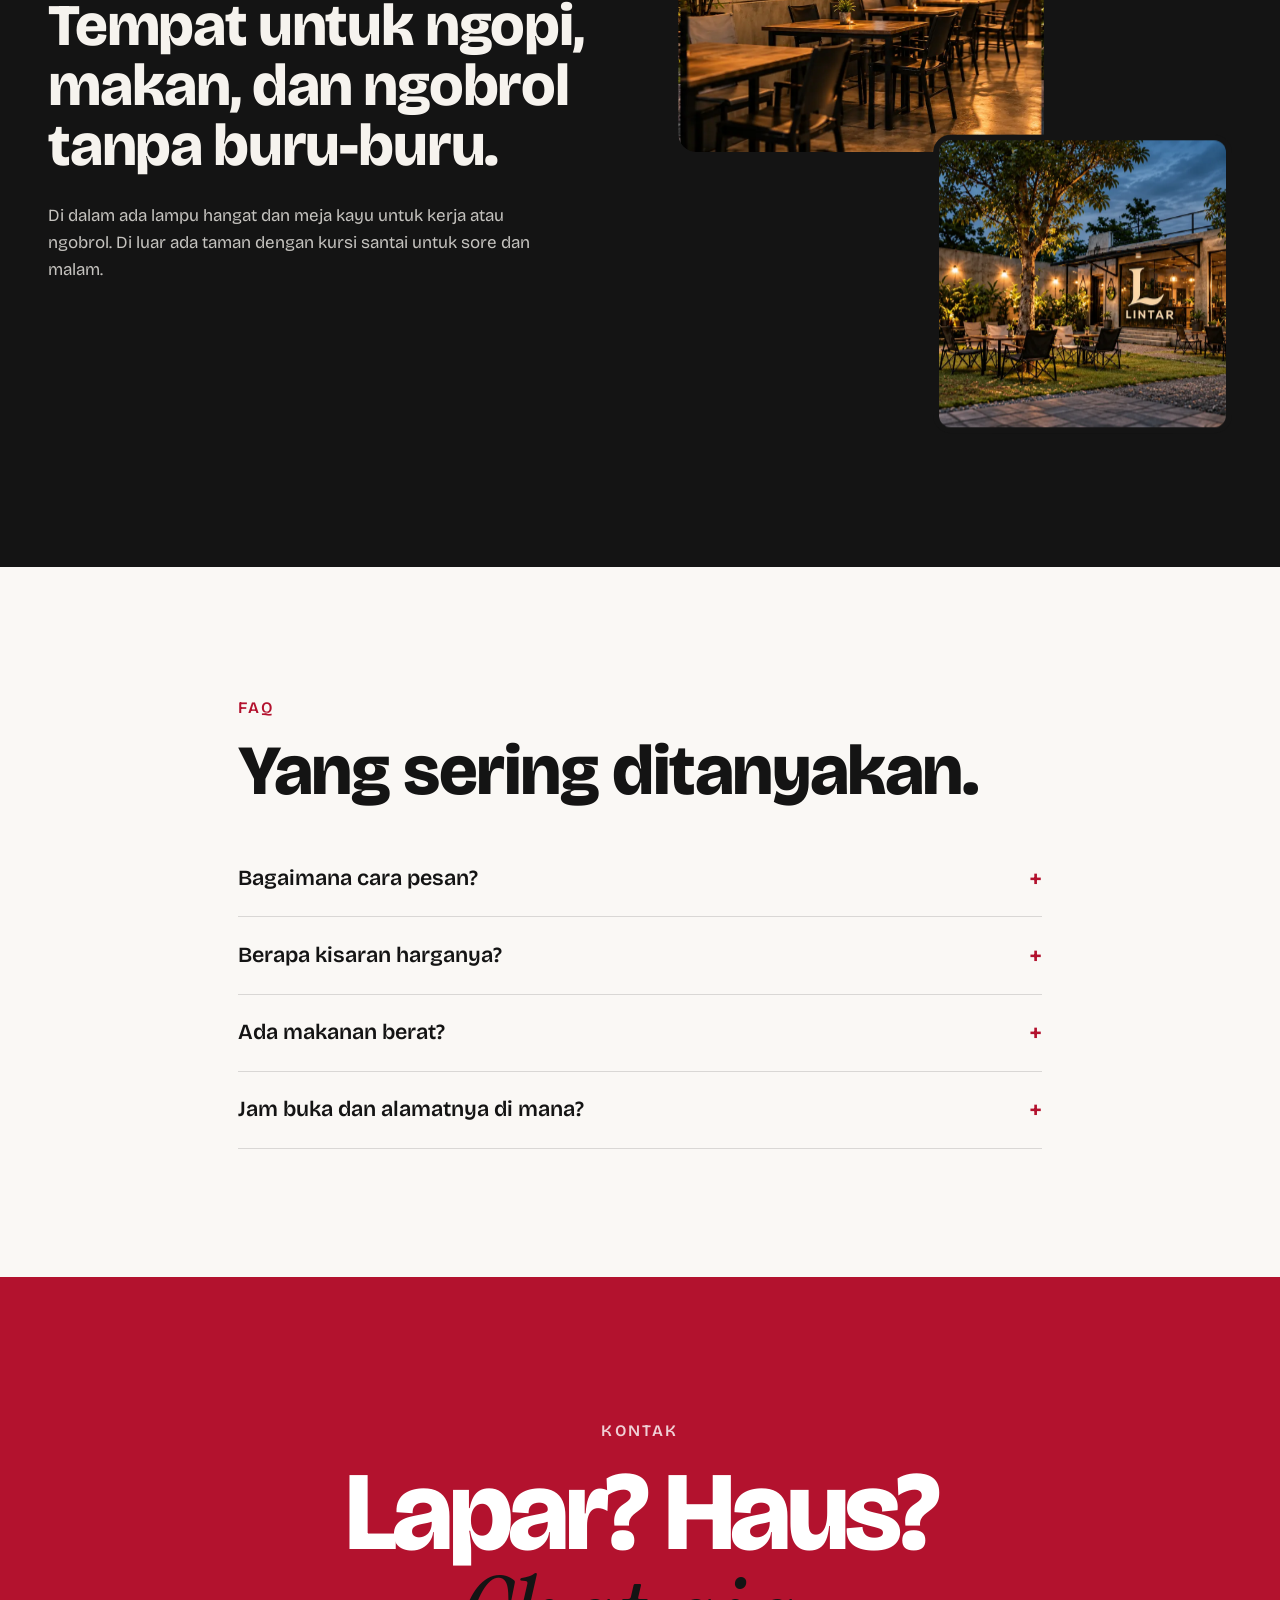
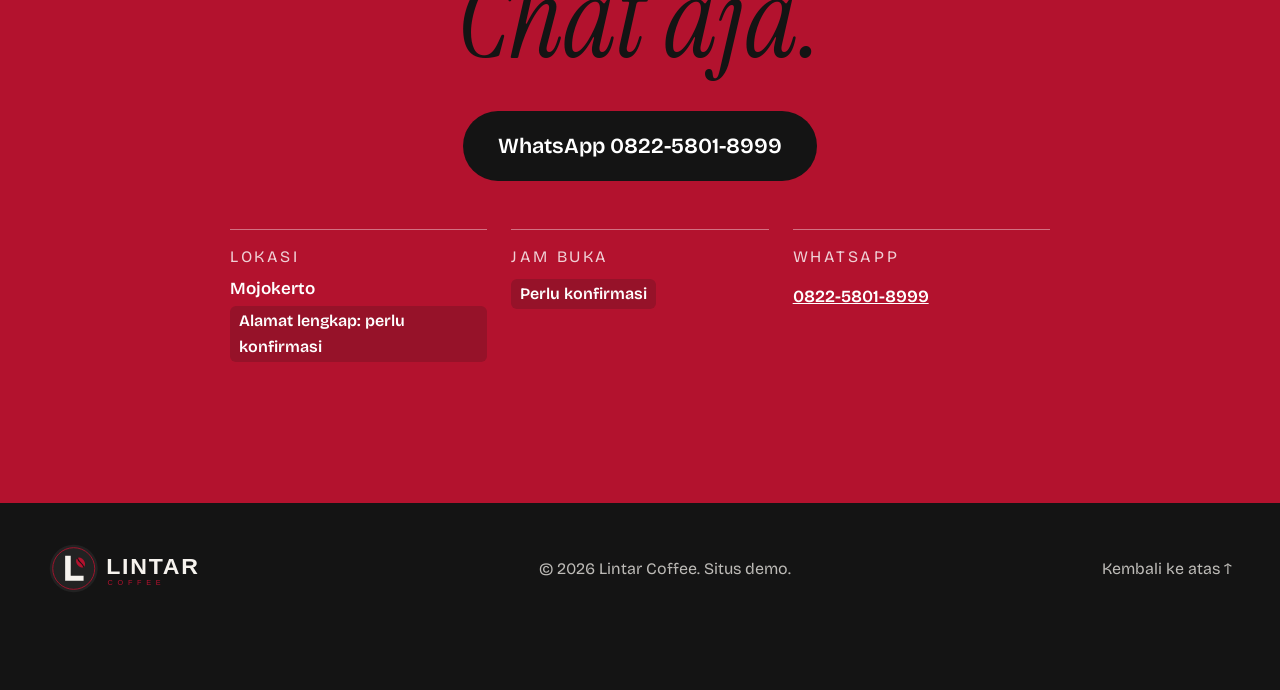
==== commit 9ad85eee: "Fix standards: canonical, og:image, JSON-LD url, 16px phone text, motion line Co-Authored-By: Claude" ====
--- a/free/index.html
+++ b/free/index.html
@@ -12,7 +12,9 @@
   <meta property="og:site_name" content="Lintar Coffee">
   <meta property="og:title" content="Lintar Coffee | Kopi Enak, Harga Teman">
   <meta property="og:description" content="101 menu, mulai Rp8rb. Pesan lewat WhatsApp.">
-  <meta property="og:image" content="assets/og-image.jpg">
+  <meta property="og:image" content="https://lantir96.github.io/lintar-coffee/assets/og-image.jpg">
+  <meta name="twitter:card" content="summary_large_image">
+  <link rel="canonical" href="https://lantir96.github.io/lintar-coffee/">
   <link rel="icon" type="image/svg+xml" href="assets/logo-mark.svg">
   <link rel="icon" type="image/png" sizes="32x32" href="assets/favicon-32.png">
   <link rel="apple-touch-icon" href="assets/apple-touch-icon.png">
@@ -28,6 +30,7 @@
     "@context": "https://schema.org",
     "@type": "CafeOrCoffeeShop",
     "name": "Lintar Coffee",
+    "url": "https://lantir96.github.io/lintar-coffee/",
     "servesCuisine": ["Kopi", "Indonesian"],
     "priceRange": "Rp8.000 - Rp20.000",
     "telephone": "+6282258018999",
--- a/free/styles.css
+++ b/free/styles.css
@@ -35,14 +35,14 @@
 .sr-only { position: absolute; width: 1px; height: 1px; overflow: hidden; clip: rect(0 0 0 0); white-space: nowrap; }
 .muted { color: var(--muted); }
 .eyebrow {
-  font-size: 0.8rem; font-weight: 600; letter-spacing: 0.18em; text-transform: uppercase;
+  font-size: 1rem; font-weight: 600; letter-spacing: 0.14em; text-transform: uppercase;
   color: var(--clay); margin-bottom: 1rem;
 }
 :focus-visible { outline: 3px solid var(--clay); outline-offset: 3px; }
 
 .demo-bar {
   background: var(--clay); color: #fff; text-align: center;
-  font-size: 0.8rem; padding: 0.45rem var(--pad); line-height: 1.4;
+  font-size: 1rem; padding: 0.45rem var(--pad); line-height: 1.4;
 }
 
 /* Buttons */
@@ -56,7 +56,7 @@
 .btn-accent:hover { background: var(--clay-deep); box-shadow: 0 10px 30px -10px rgba(179,18,46, 0.7); }
 .btn-ghost { border: 1.5px solid rgba(246,243,238, 0.6); color: var(--cream); }
 .btn-ghost:hover { background: var(--cream); color: var(--ink); }
-.btn-small { min-height: 44px; padding: 0.5rem 1.15rem; font-size: 0.95rem; }
+.btn-small { min-height: 44px; padding: 0.5rem 1.15rem; font-size: 1rem; }
 .btn-big { font-size: clamp(1.05rem, 2.6vw, 1.35rem); padding: 1.1rem 2.2rem; }
 
 /* Header */
@@ -75,7 +75,7 @@
 .brand img { width: 40px; height: 40px; transition: transform 0.6s var(--ease); }
 .brand:hover img { transform: rotate(-20deg); }
 .brand-name { font-weight: 800; font-size: 1.2rem; letter-spacing: 0.08em; line-height: 1; display: flex; flex-direction: column; }
-.brand-name small { font-size: 0.6rem; letter-spacing: 0.42em; color: var(--clay); font-weight: 600; margin-top: 3px; }
+.brand-name small { font-size: 1rem; letter-spacing: 0.3em; color: var(--clay); font-weight: 600; margin-top: 3px; }
 .nav { display: flex; gap: 1.8rem; }
 .nav a { text-decoration: none; font-weight: 600; position: relative; padding: 0.4rem 0; }
 .nav a::after {
@@ -146,7 +146,7 @@
 .ring-img { aspect-ratio: 1; overflow: hidden; }
 .ring-img img { width: 100%; height: 100%; object-fit: cover; }
 .ring-body { padding: 0.9rem 1.1rem 1.1rem; }
-.ring-body small { font-size: 0.72rem; letter-spacing: 0.14em; text-transform: uppercase; color: rgba(246,243,238,0.55); }
+.ring-body small { font-size: 1rem; letter-spacing: 0.14em; text-transform: uppercase; color: rgba(246,243,238,0.55); }
 .ring-body h3 { font-size: 1.2rem; margin: 0.25rem 0 0.2rem; letter-spacing: -0.01em; }
 .ring-body p { color: #f0566b; font-weight: 800; }
 .ring-count { display: none; }
@@ -170,7 +170,7 @@
 }
 .is-3d .ring-card.is-front { opacity: 1; filter: none; border-color: rgba(240,86,107,0.6); box-shadow: 0 30px 60px -25px rgba(179,18,46,0.55); }
 .is-3d .ring-count {
-  display: block; text-align: center; font-size: 0.9rem; letter-spacing: 0.2em; color: rgba(246,243,238,0.6); margin-top: 1rem; font-variant-numeric: tabular-nums;
+  display: block; text-align: center; font-size: 1rem; letter-spacing: 0.2em; color: rgba(246,243,238,0.6); margin-top: 1rem; font-variant-numeric: tabular-nums;
 }
 .is-3d .ring-count b { color: var(--cream); font-size: 1.6rem; letter-spacing: 0; }
 
@@ -185,7 +185,7 @@
   border: 1.5px solid var(--line); background: transparent; color: var(--ink); cursor: pointer;
   transition: background-color 0.3s, color 0.3s, border-color 0.3s;
 }
-.tabs button span { font-size: 0.8em; opacity: 0.6; margin-left: 0.15rem; }
+.tabs button span { font-size: 1em; opacity: 0.6; margin-left: 0.15rem; }
 .tabs button:hover { border-color: var(--ink); }
 .tabs button[aria-selected="true"] { background: var(--ink); border-color: var(--ink); color: var(--cream); }
 .search input {
@@ -248,14 +248,14 @@
 .contact .btn-accent:hover { background: #000; box-shadow: 0 16px 40px -14px rgba(0,0,0,0.6); }
 .contact-list { display: grid; grid-template-columns: repeat(3, 1fr); gap: 1.5rem; margin: 3rem 0 0; width: 100%; text-align: left; }
 .contact-list div { border-top: 1.5px solid rgba(255,255,255,0.4); padding-top: 0.9rem; }
-.contact-list dt { font-size: 0.78rem; letter-spacing: 0.16em; text-transform: uppercase; opacity: 0.8; margin-bottom: 0.3rem; }
+.contact-list dt { font-size: 1rem; letter-spacing: 0.16em; text-transform: uppercase; opacity: 0.8; margin-bottom: 0.3rem; }
 .contact-list dd { margin: 0; font-weight: 600; }
-.tag { display: inline-block; font-size: 0.78rem; font-weight: 600; background: rgba(20,20,20,0.18); padding: 0.15rem 0.55rem; border-radius: 6px; margin-top: 0.25rem; }
+.tag { display: inline-block; font-size: 1rem; font-weight: 600; background: rgba(20,20,20,0.18); padding: 0.15rem 0.55rem; border-radius: 6px; margin-top: 0.25rem; }
 
 /* Footer */
 .site-footer {
   background: var(--ink); color: rgba(246,243,238,0.75); padding: 2.5rem var(--pad) 6rem;
-  display: flex; flex-wrap: wrap; gap: 1rem 2rem; align-items: center; justify-content: space-between; font-size: 0.95rem;
+  display: flex; flex-wrap: wrap; gap: 1rem 2rem; align-items: center; justify-content: space-between; font-size: 1rem;
 }
 .site-footer img { width: 180px; height: auto; }
 .site-footer a { text-decoration: none; display: inline-block; padding: 0.7rem 0; }
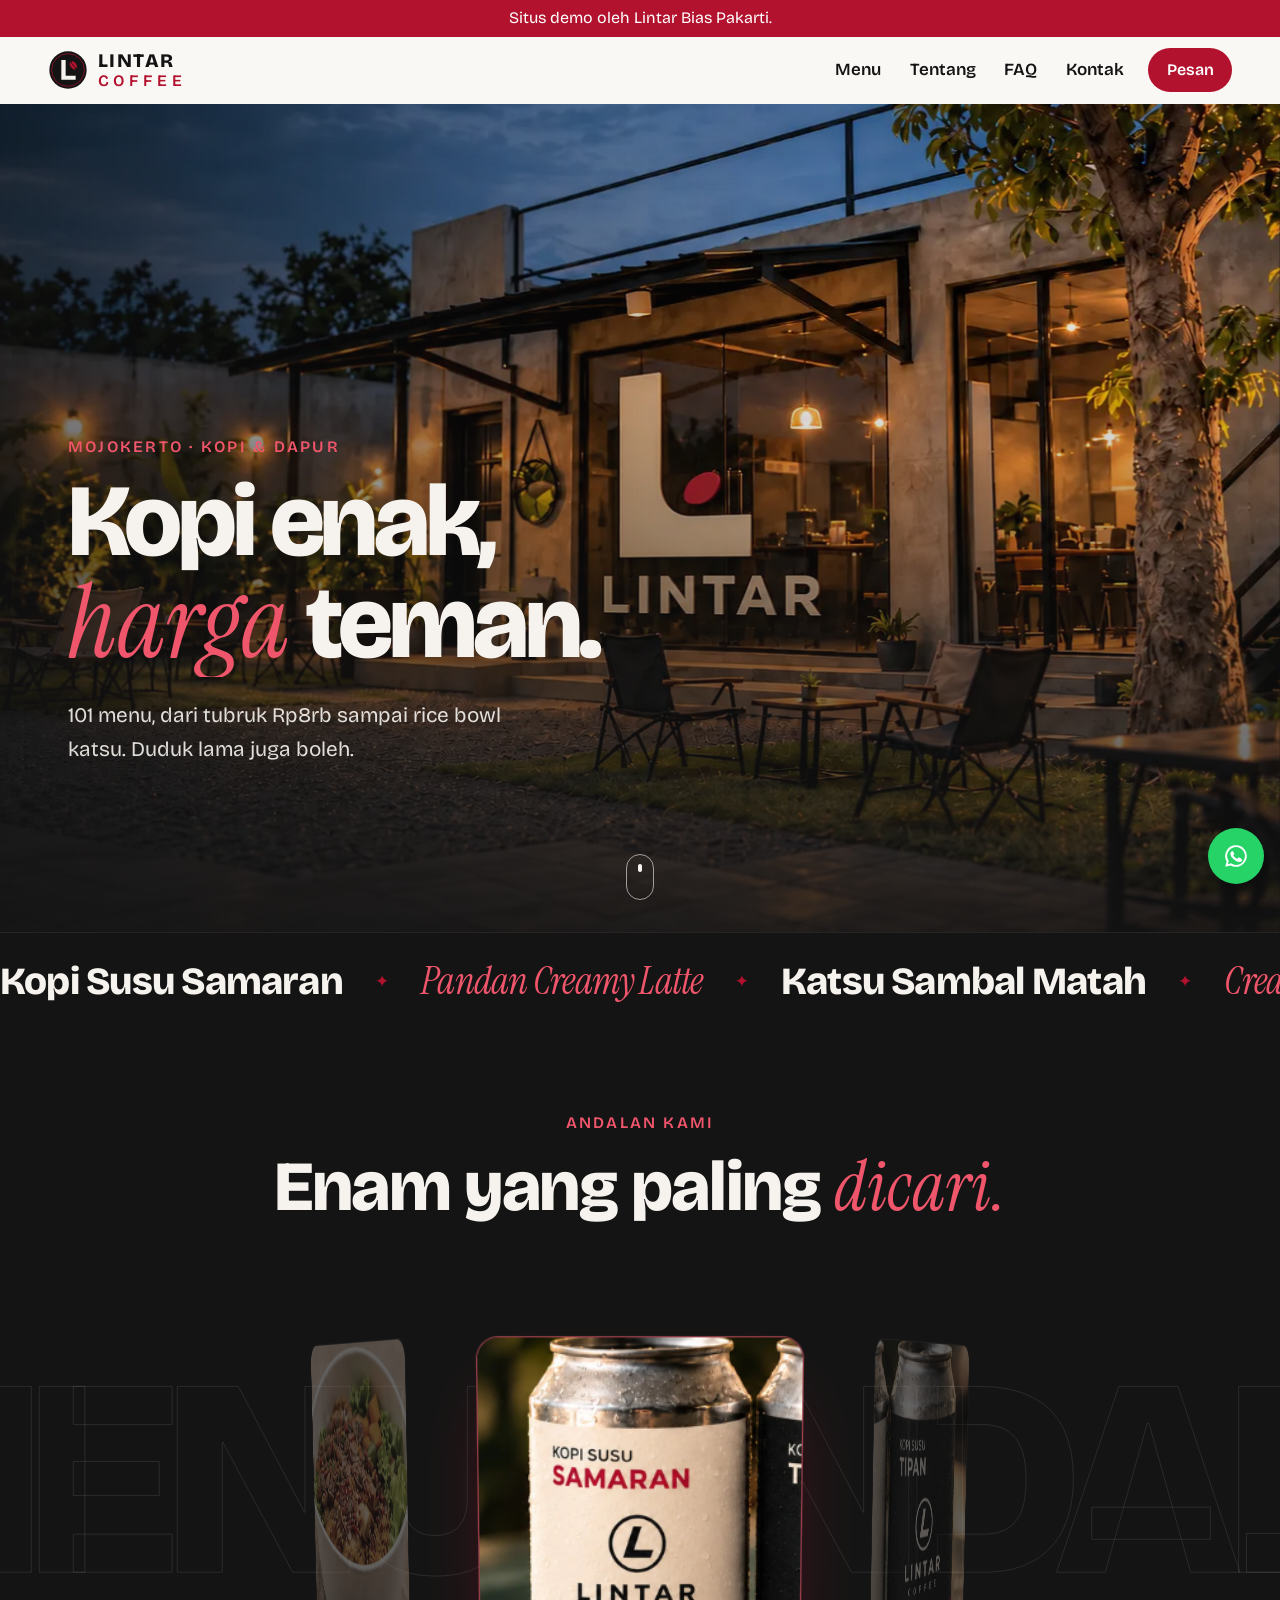
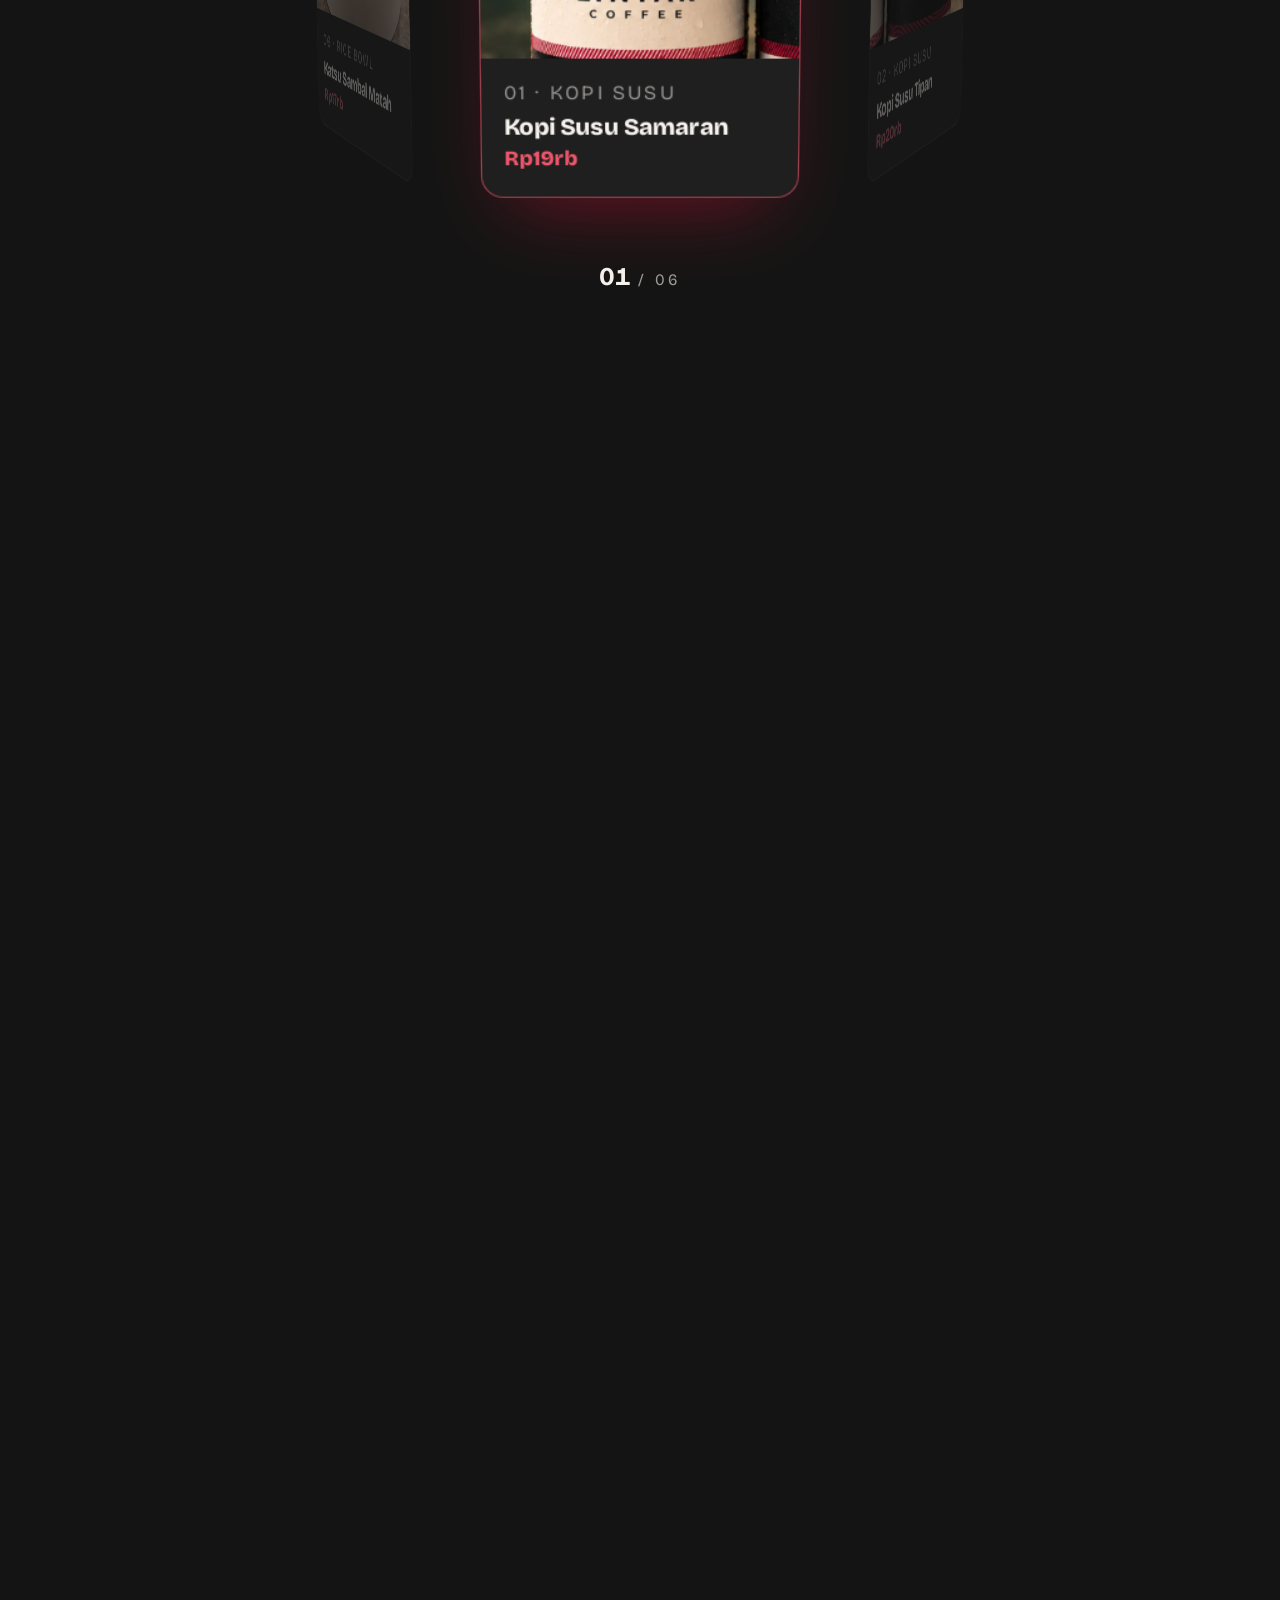
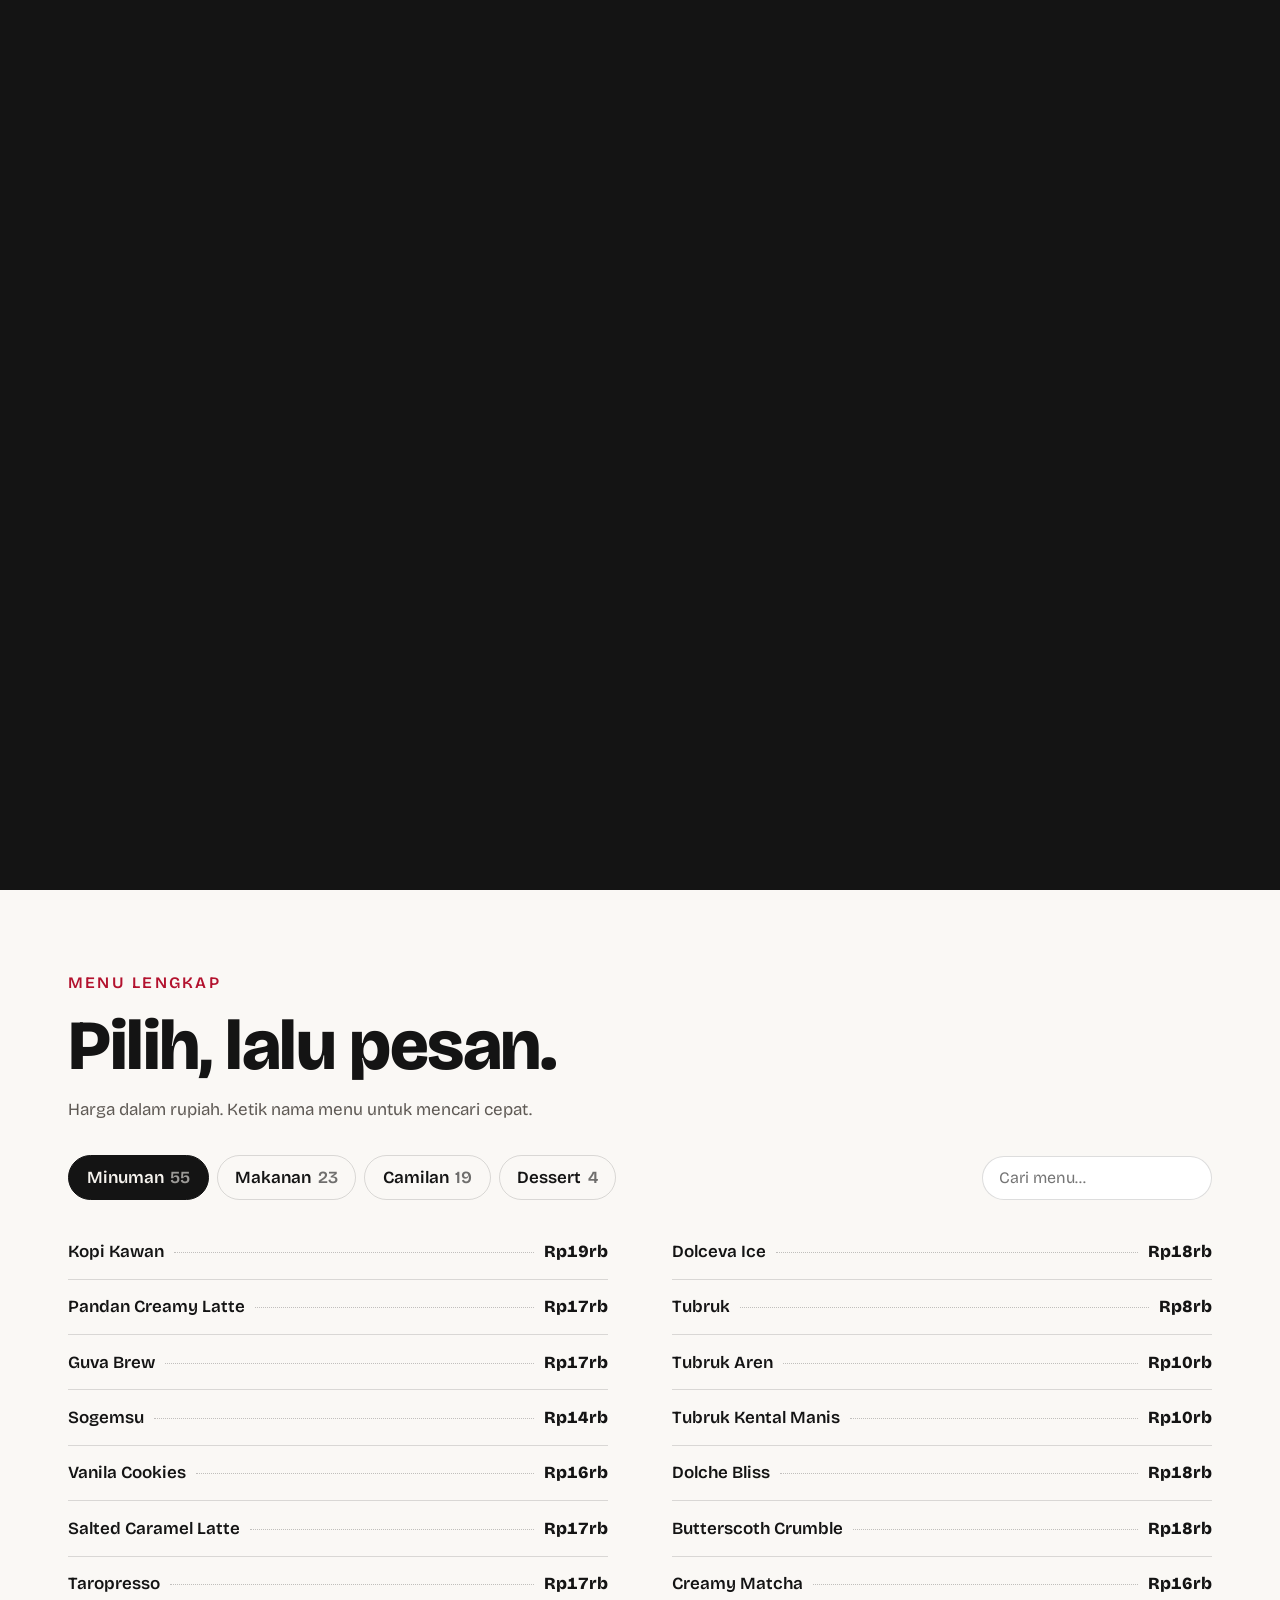
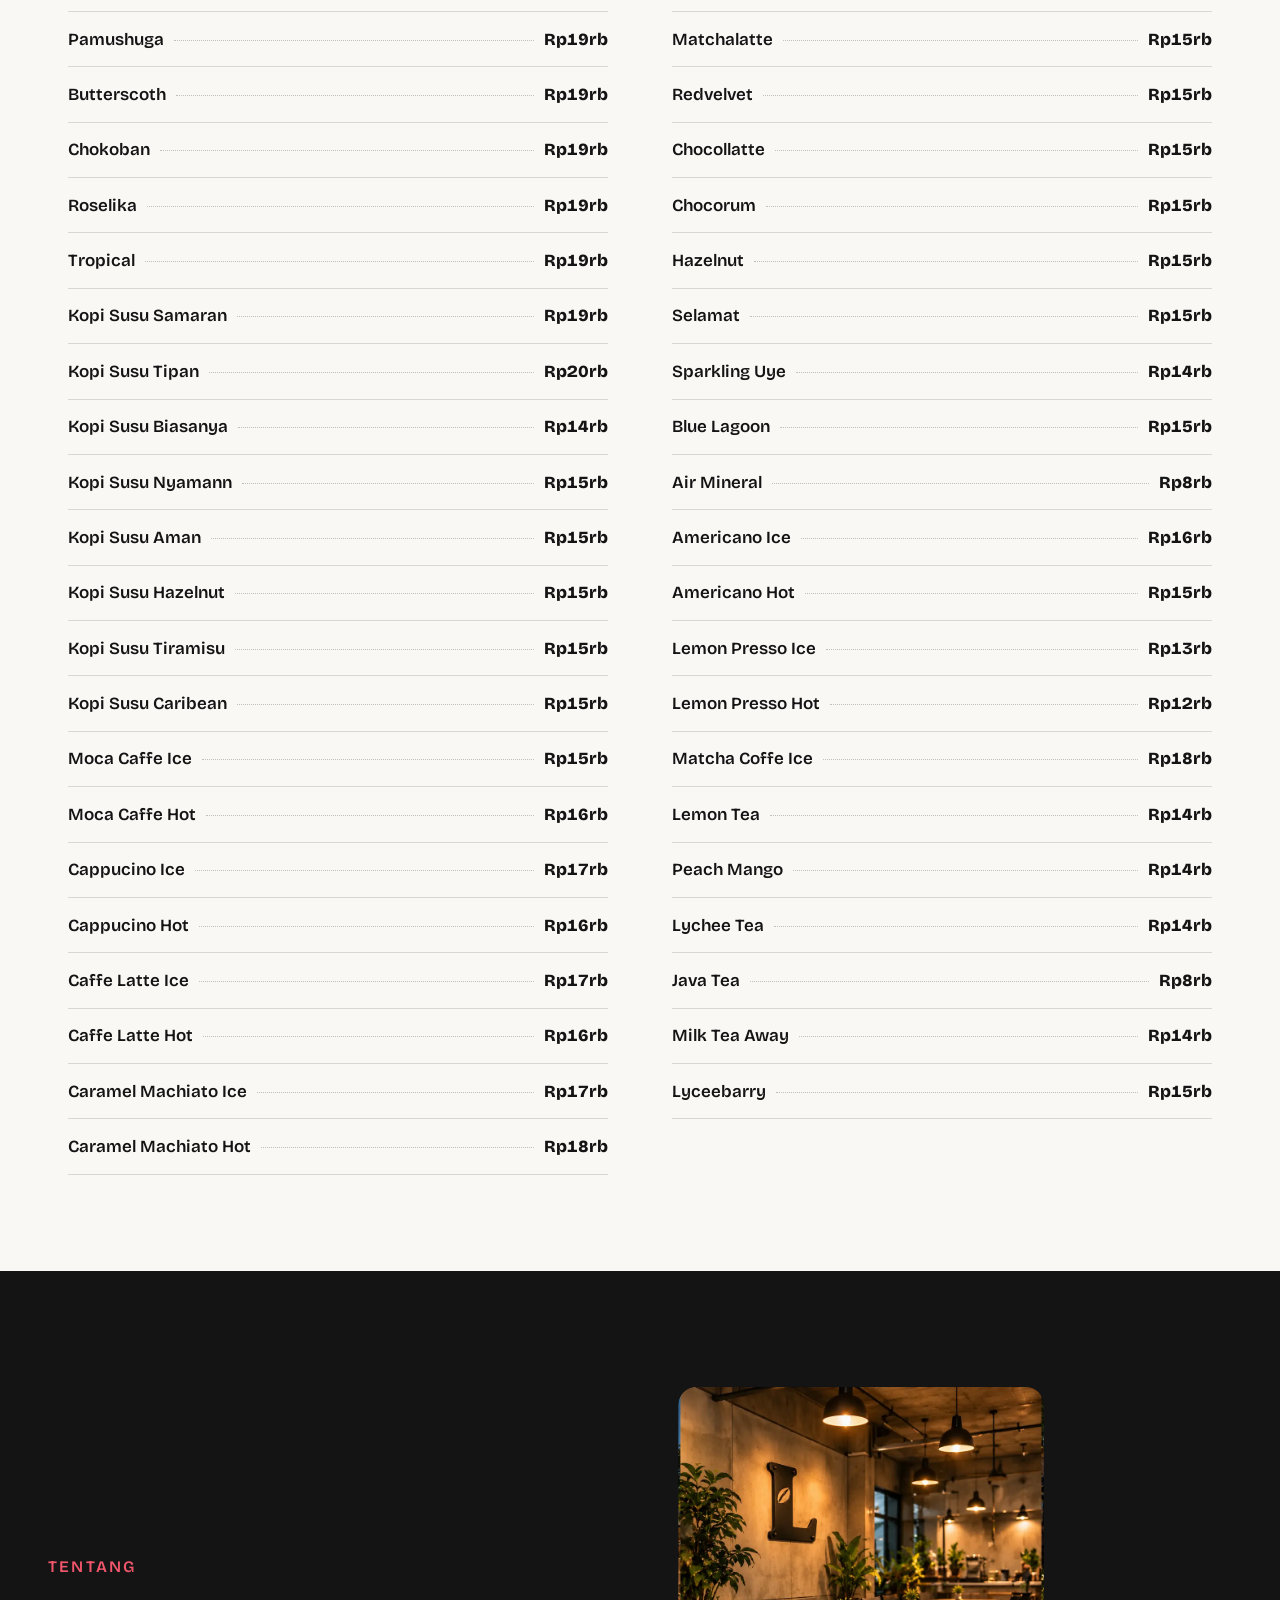
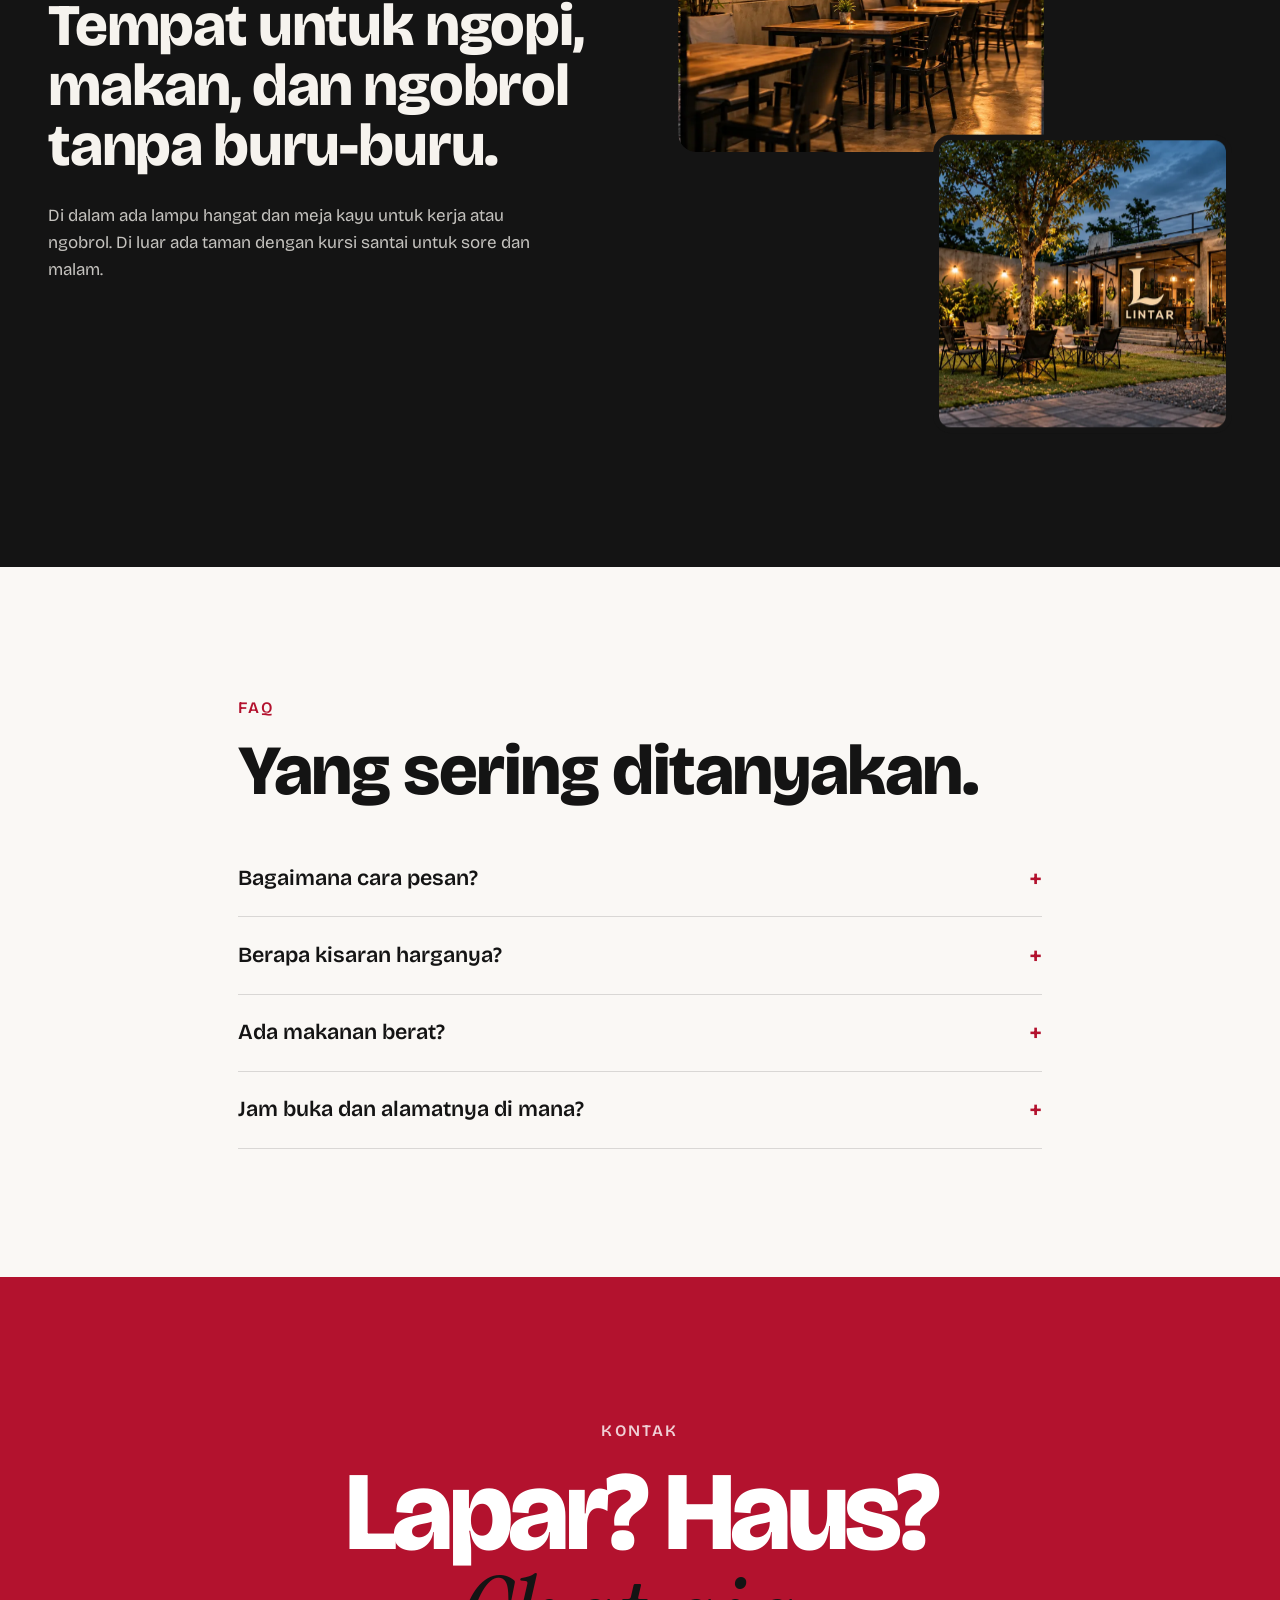
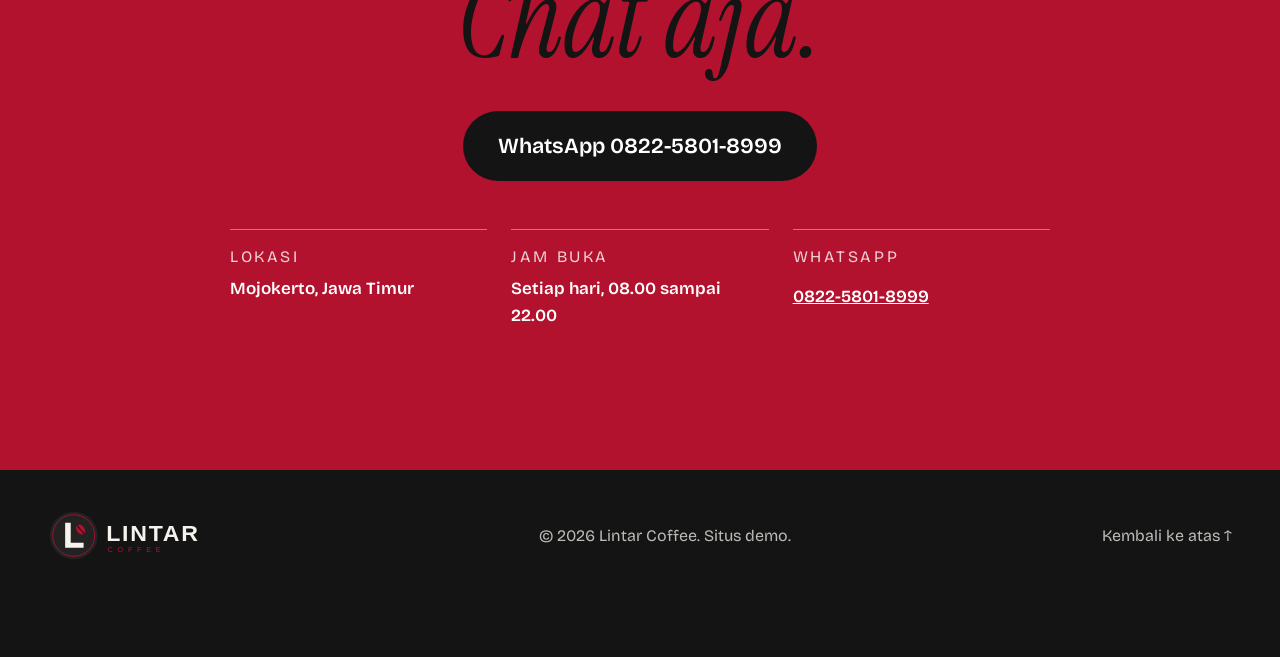
==== commit 75487792: "Demo hours and clean contact copy Co-Authored-By: Claude Sonnet 5.5 <noreply@anthropic.com> Claude-S" ====
--- a/free/index.html
+++ b/free/index.html
@@ -34,12 +34,13 @@
     "servesCuisine": ["Kopi", "Indonesian"],
     "priceRange": "Rp8.000 - Rp20.000",
     "telephone": "+6282258018999",
+    "openingHours": "Mo-Su 08:00-22:00",
     "address": { "@type": "PostalAddress", "addressLocality": "Mojokerto", "addressCountry": "ID" }
   }
   </script>
 </head>
 <body>
-  <div class="demo-bar">Situs demo oleh Lintar Bias Pakarti. Nama, alamat dan jam buka belum untuk umum.</div>
+  <div class="demo-bar">Situs demo oleh Lintar Bias Pakarti.</div>
 
   <header class="site-header" data-header>
     <a class="brand" href="#top" aria-label="Lintar Coffee, ke atas">
@@ -258,7 +259,7 @@
         <details class="reveal"><summary>Bagaimana cara pesan?</summary><p>Pilih menu di atas, lalu kirim pesanan lewat WhatsApp ke 0822-5801-8999. Kami balas dengan total dan waktu siap.</p></details>
         <details class="reveal"><summary>Berapa kisaran harganya?</summary><p>Mulai Rp8rb (Tubruk, Air Mineral, Java Tea) sampai Rp20rb. Kebanyakan minuman Rp14rb–19rb.</p></details>
         <details class="reveal"><summary>Ada makanan berat?</summary><p>Ada 23 menu makanan: rice bowl katsu, nasi goreng, spaghetti, ramen, ayam dan lainnya.</p></details>
-        <details class="reveal"><summary>Jam buka dan alamatnya di mana?</summary><p>Ini situs demo, jadi jam buka dan alamat lengkap belum dipublikasikan. Tanyakan lewat WhatsApp.</p></details>
+        <details class="reveal"><summary>Jam buka dan alamatnya di mana?</summary><p>Kami buka setiap hari pukul 08.00 sampai 22.00, di Mojokerto, Jawa Timur. Mau pastikan sebelum datang? Chat lewat WhatsApp.</p></details>
       </div>
     </section>
 
@@ -268,8 +269,8 @@
         <h2 id="contact-title" class="contact-title reveal">Lapar? Haus?<br><em>Chat aja.</em></h2>
         <a class="btn btn-accent btn-big reveal magnetic" href="https://wa.me/6282258018999?text=Halo%20Lintar%20Coffee%2C%20saya%20mau%20pesan%3A" target="_blank" rel="noopener">WhatsApp 0822-5801-8999</a>
         <dl class="contact-list reveal">
-          <div><dt>Lokasi</dt><dd>Mojokerto <span class="tag">Alamat lengkap: perlu konfirmasi</span></dd></div>
-          <div><dt>Jam buka</dt><dd><span class="tag">Perlu konfirmasi</span></dd></div>
+          <div><dt>Lokasi</dt><dd>Mojokerto, Jawa Timur</dd></div>
+          <div><dt>Jam buka</dt><dd>Setiap hari, 08.00 sampai 22.00</dd></div>
           <div><dt>WhatsApp</dt><dd><a href="https://wa.me/6282258018999?text=Halo%20Lintar%20Coffee%2C%20saya%20mau%20pesan%3A" target="_blank" rel="noopener">0822-5801-8999</a></dd></div>
         </dl>
       </div>
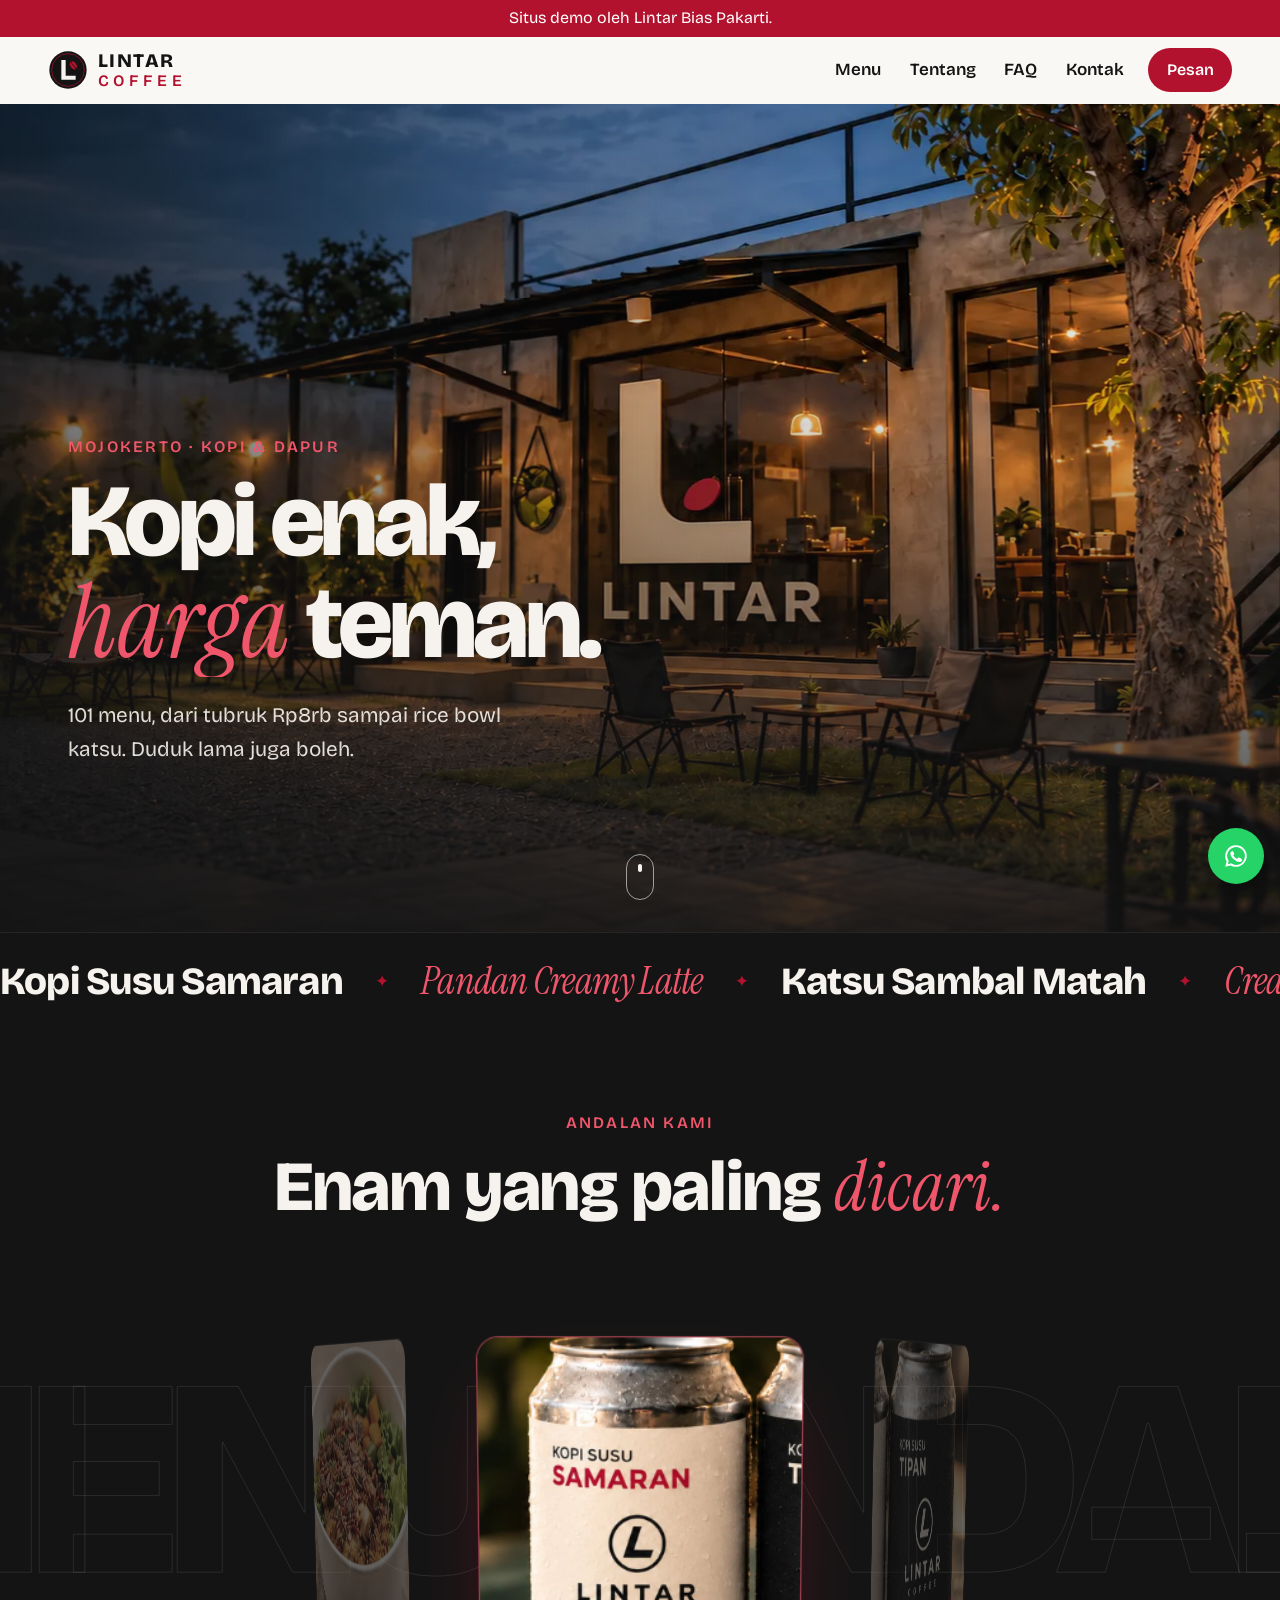
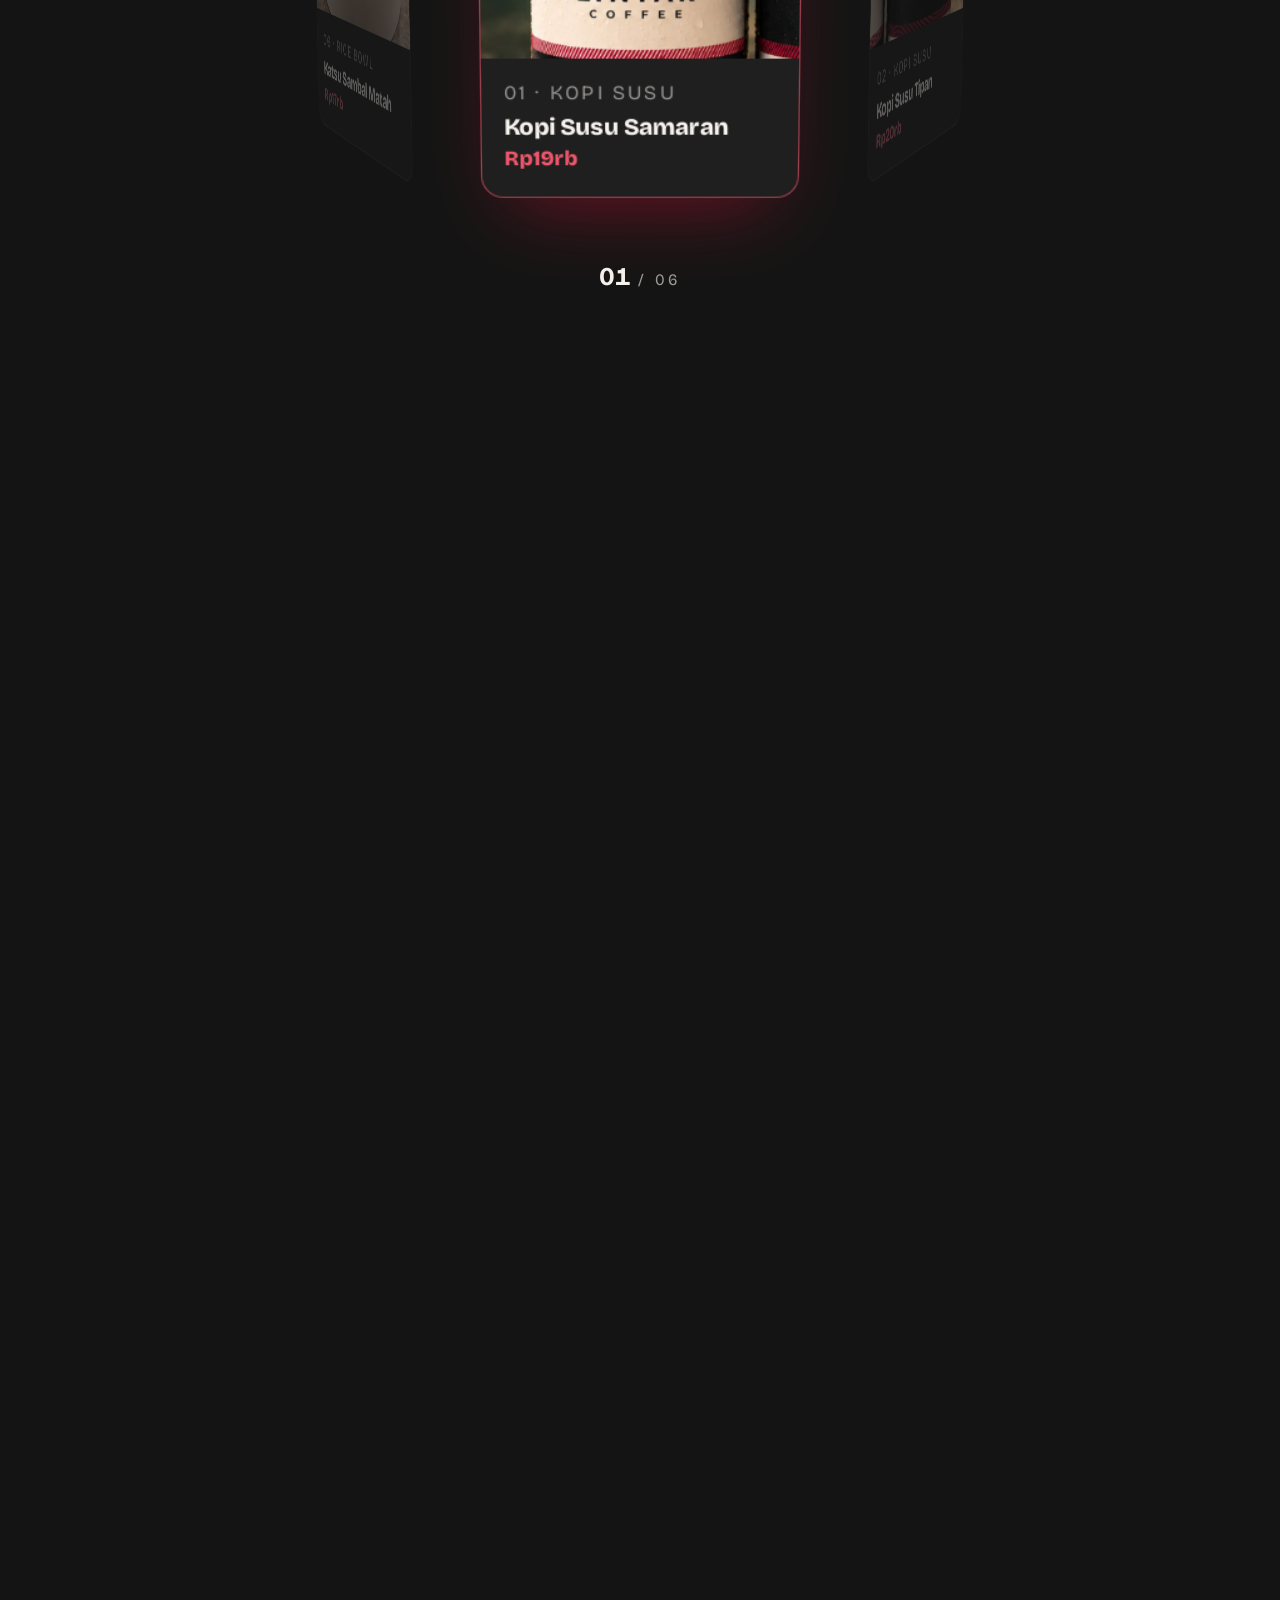
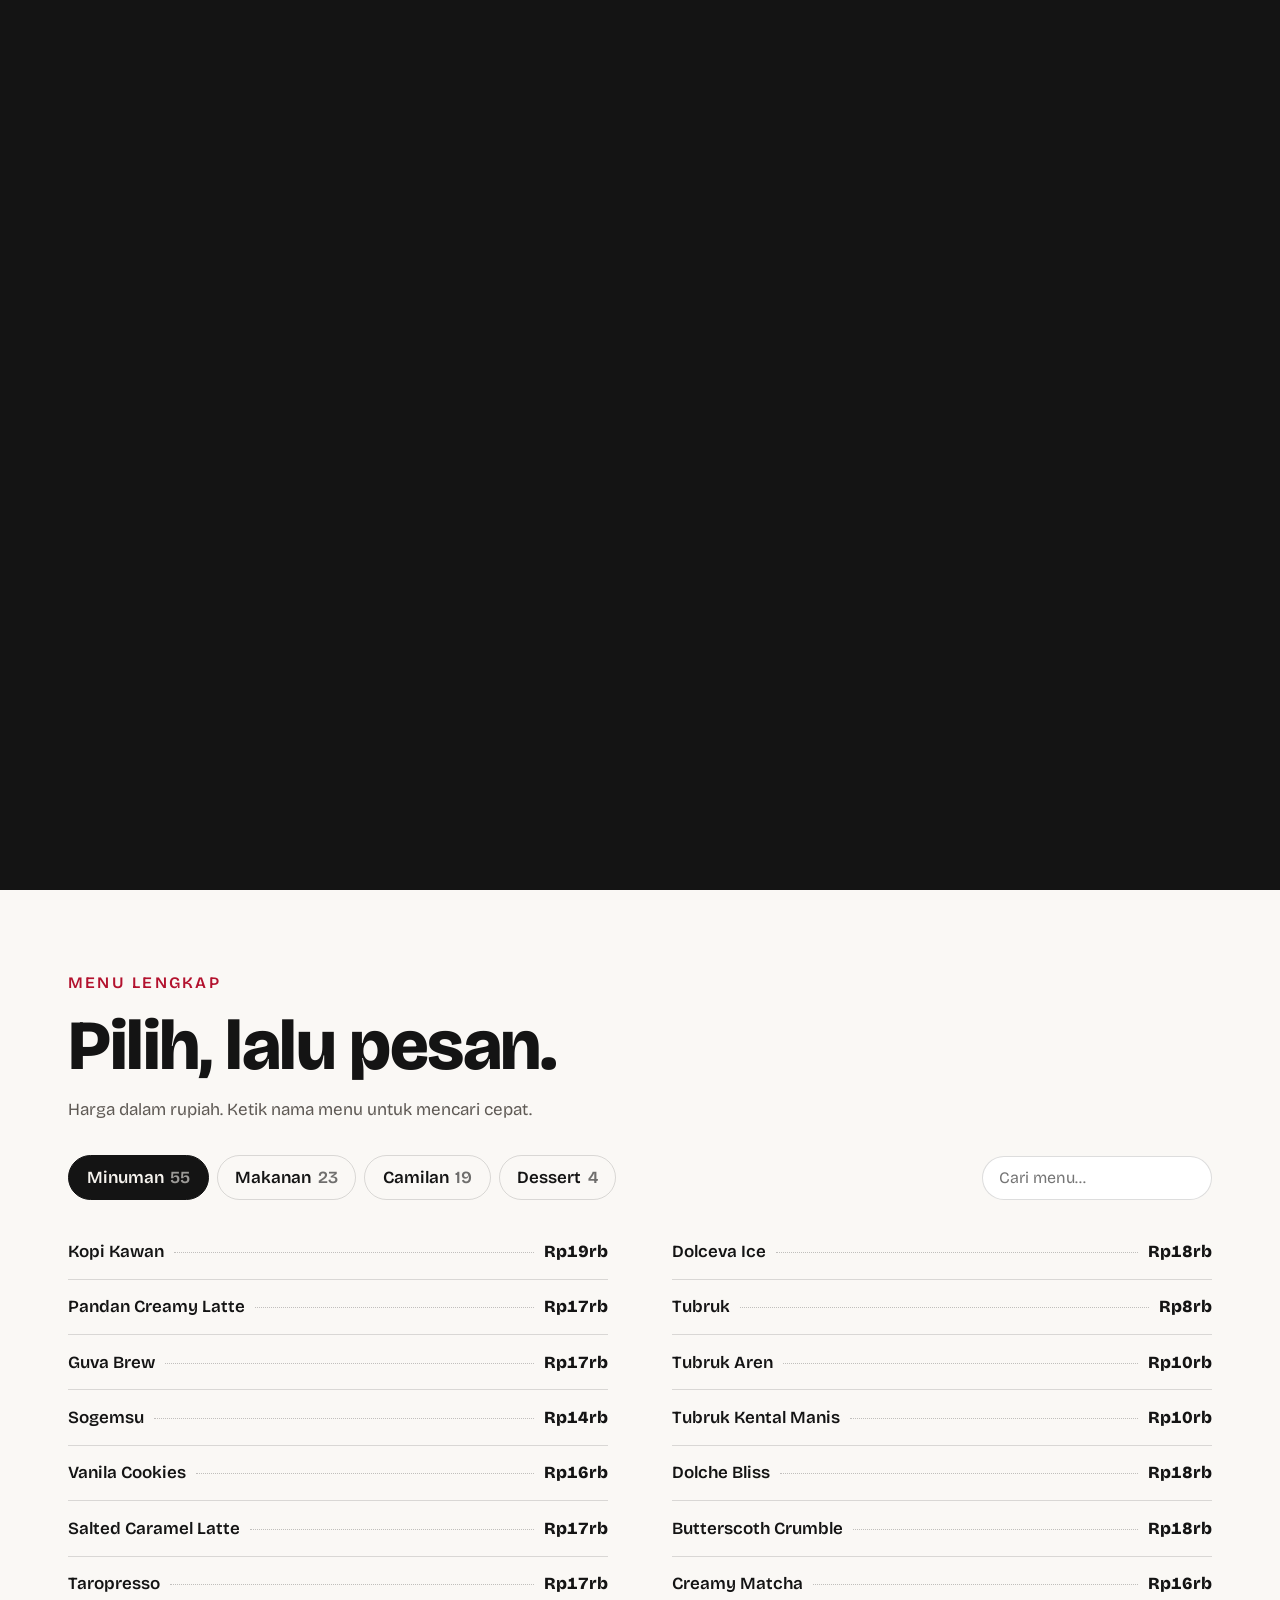
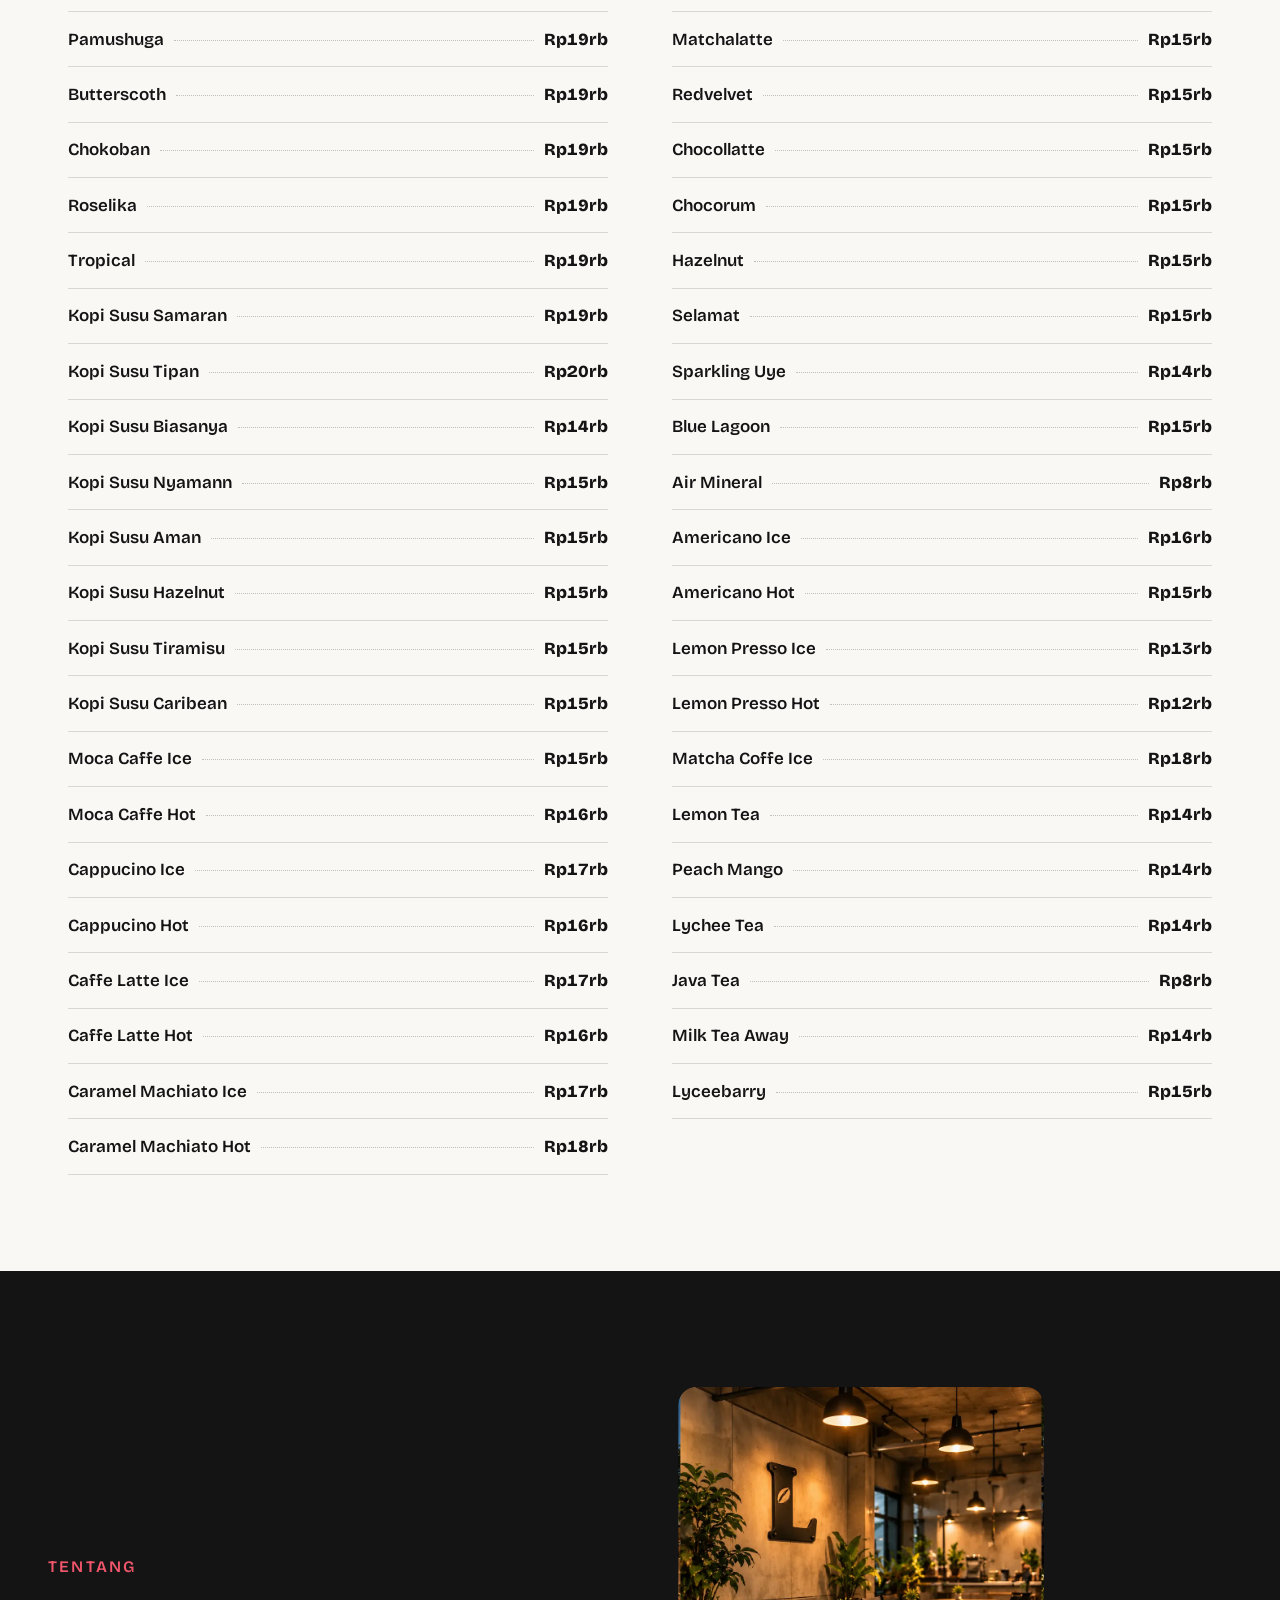
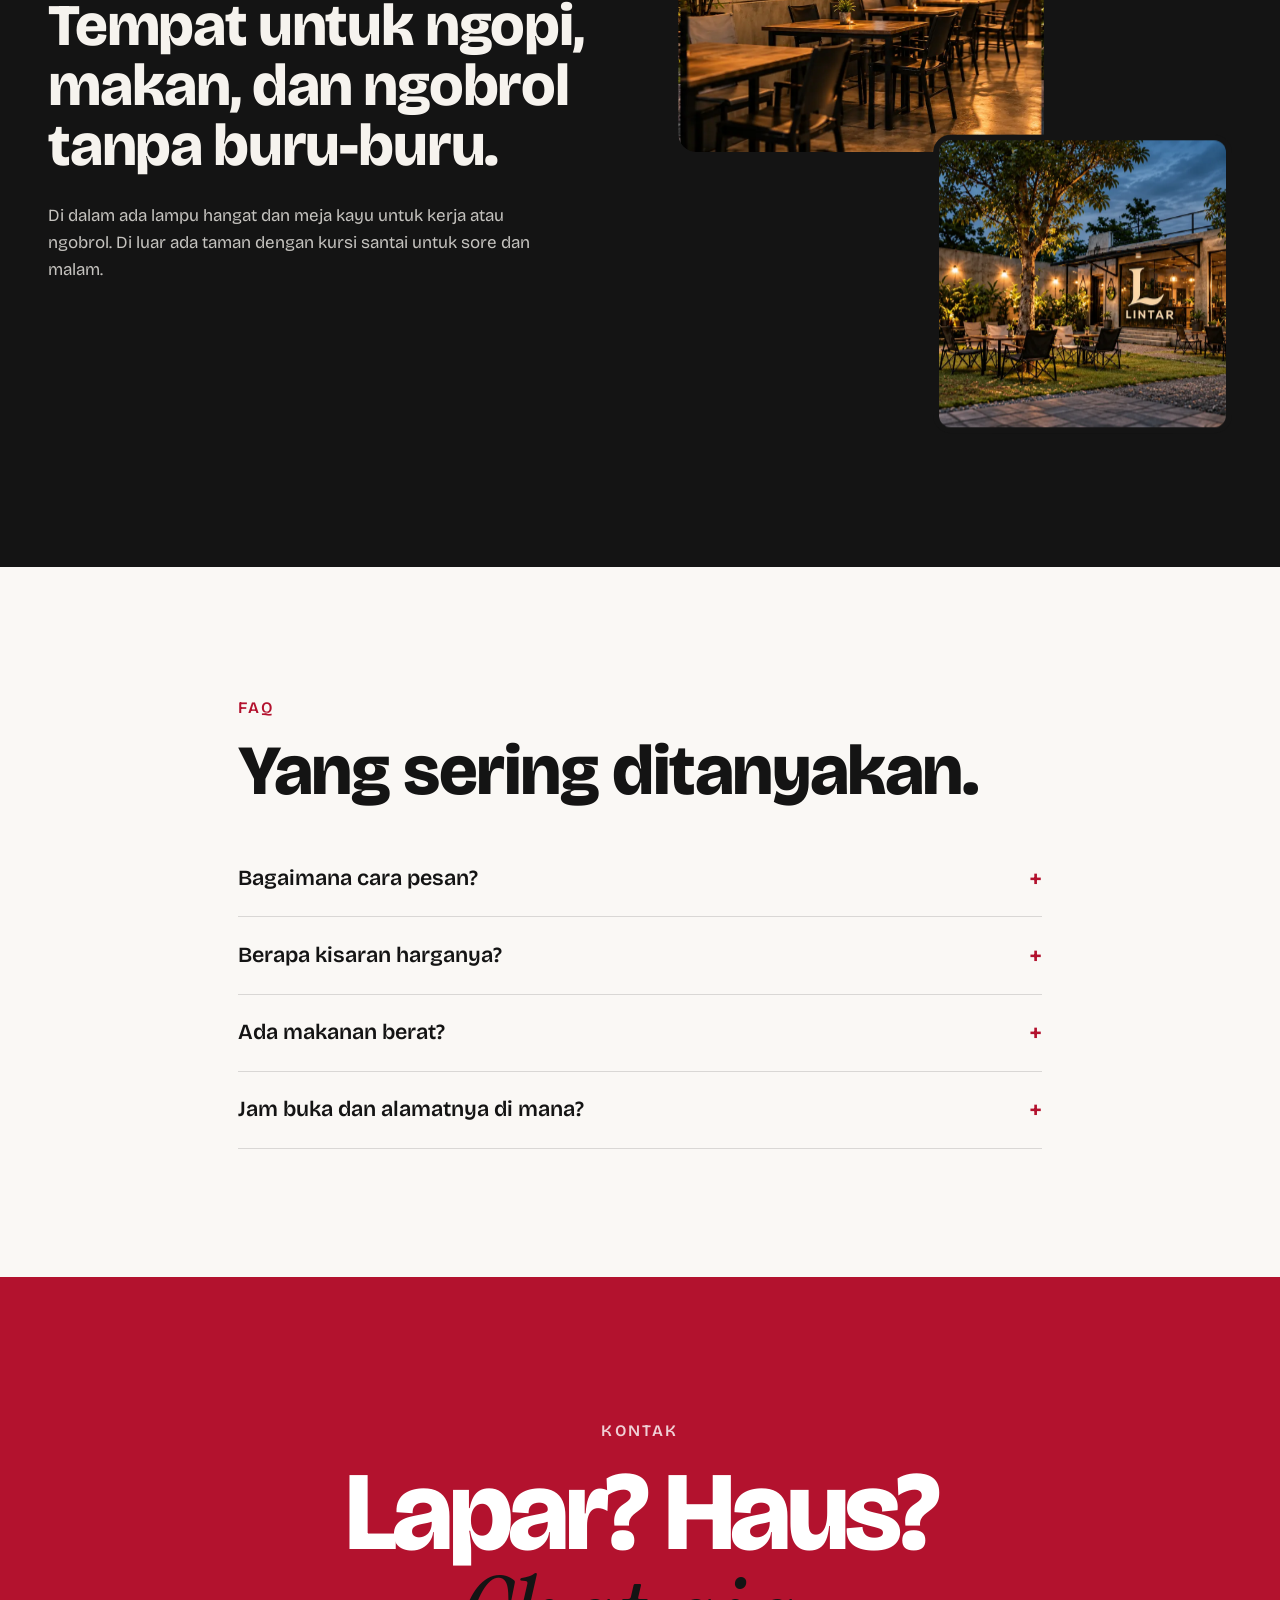
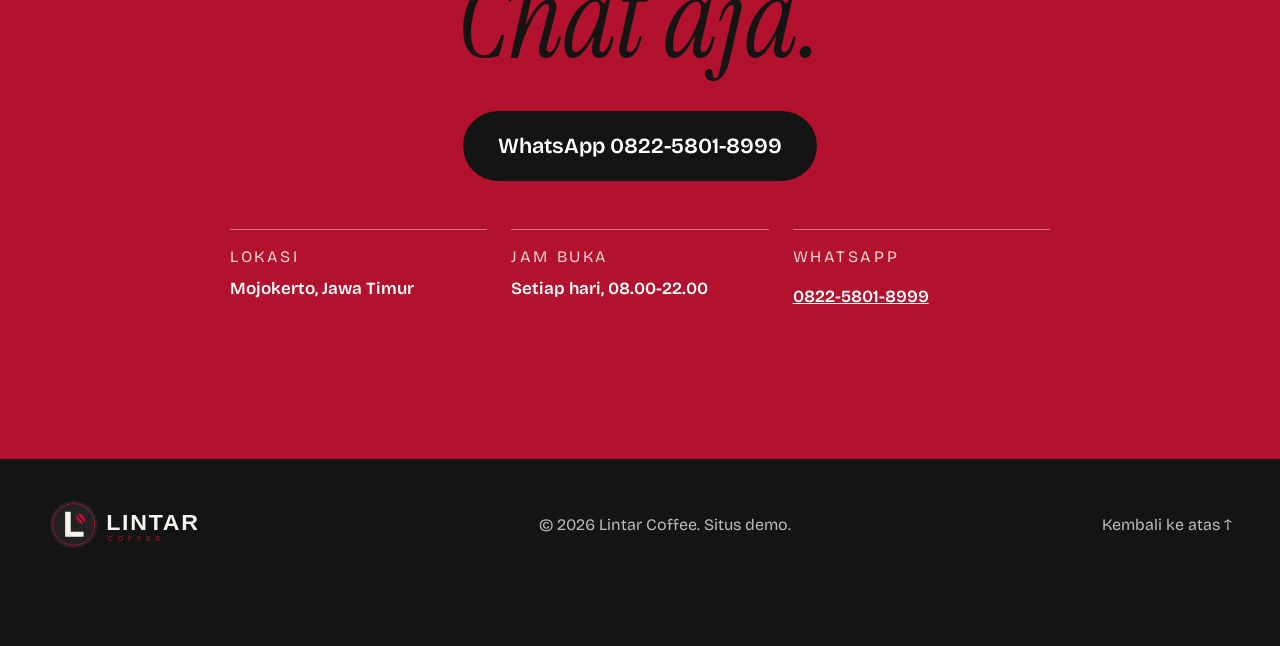
==== commit 88200231: "Demo hours and clean contact copy Co-Authored-By: Claude Sonnet 5.5 <noreply@anthropic.com> Claude-S" ====
--- a/free/index.html
+++ b/free/index.html
@@ -259,7 +259,7 @@
         <details class="reveal"><summary>Bagaimana cara pesan?</summary><p>Pilih menu di atas, lalu kirim pesanan lewat WhatsApp ke 0822-5801-8999. Kami balas dengan total dan waktu siap.</p></details>
         <details class="reveal"><summary>Berapa kisaran harganya?</summary><p>Mulai Rp8rb (Tubruk, Air Mineral, Java Tea) sampai Rp20rb. Kebanyakan minuman Rp14rb–19rb.</p></details>
         <details class="reveal"><summary>Ada makanan berat?</summary><p>Ada 23 menu makanan: rice bowl katsu, nasi goreng, spaghetti, ramen, ayam dan lainnya.</p></details>
-        <details class="reveal"><summary>Jam buka dan alamatnya di mana?</summary><p>Kami buka setiap hari pukul 08.00 sampai 22.00, di Mojokerto, Jawa Timur. Mau pastikan sebelum datang? Chat lewat WhatsApp.</p></details>
+        <details class="reveal"><summary>Jam buka dan alamatnya di mana?</summary><p>Kami buka setiap hari pukul 08.00-22.00, di Mojokerto, Jawa Timur. Mau pastikan sebelum datang? Chat lewat WhatsApp.</p></details>
       </div>
     </section>
 
@@ -270,7 +270,7 @@
         <a class="btn btn-accent btn-big reveal magnetic" href="https://wa.me/6282258018999?text=Halo%20Lintar%20Coffee%2C%20saya%20mau%20pesan%3A" target="_blank" rel="noopener">WhatsApp 0822-5801-8999</a>
         <dl class="contact-list reveal">
           <div><dt>Lokasi</dt><dd>Mojokerto, Jawa Timur</dd></div>
-          <div><dt>Jam buka</dt><dd>Setiap hari, 08.00 sampai 22.00</dd></div>
+          <div><dt>Jam buka</dt><dd>Setiap hari, 08.00-22.00</dd></div>
           <div><dt>WhatsApp</dt><dd><a href="https://wa.me/6282258018999?text=Halo%20Lintar%20Coffee%2C%20saya%20mau%20pesan%3A" target="_blank" rel="noopener">0822-5801-8999</a></dd></div>
         </dl>
       </div>
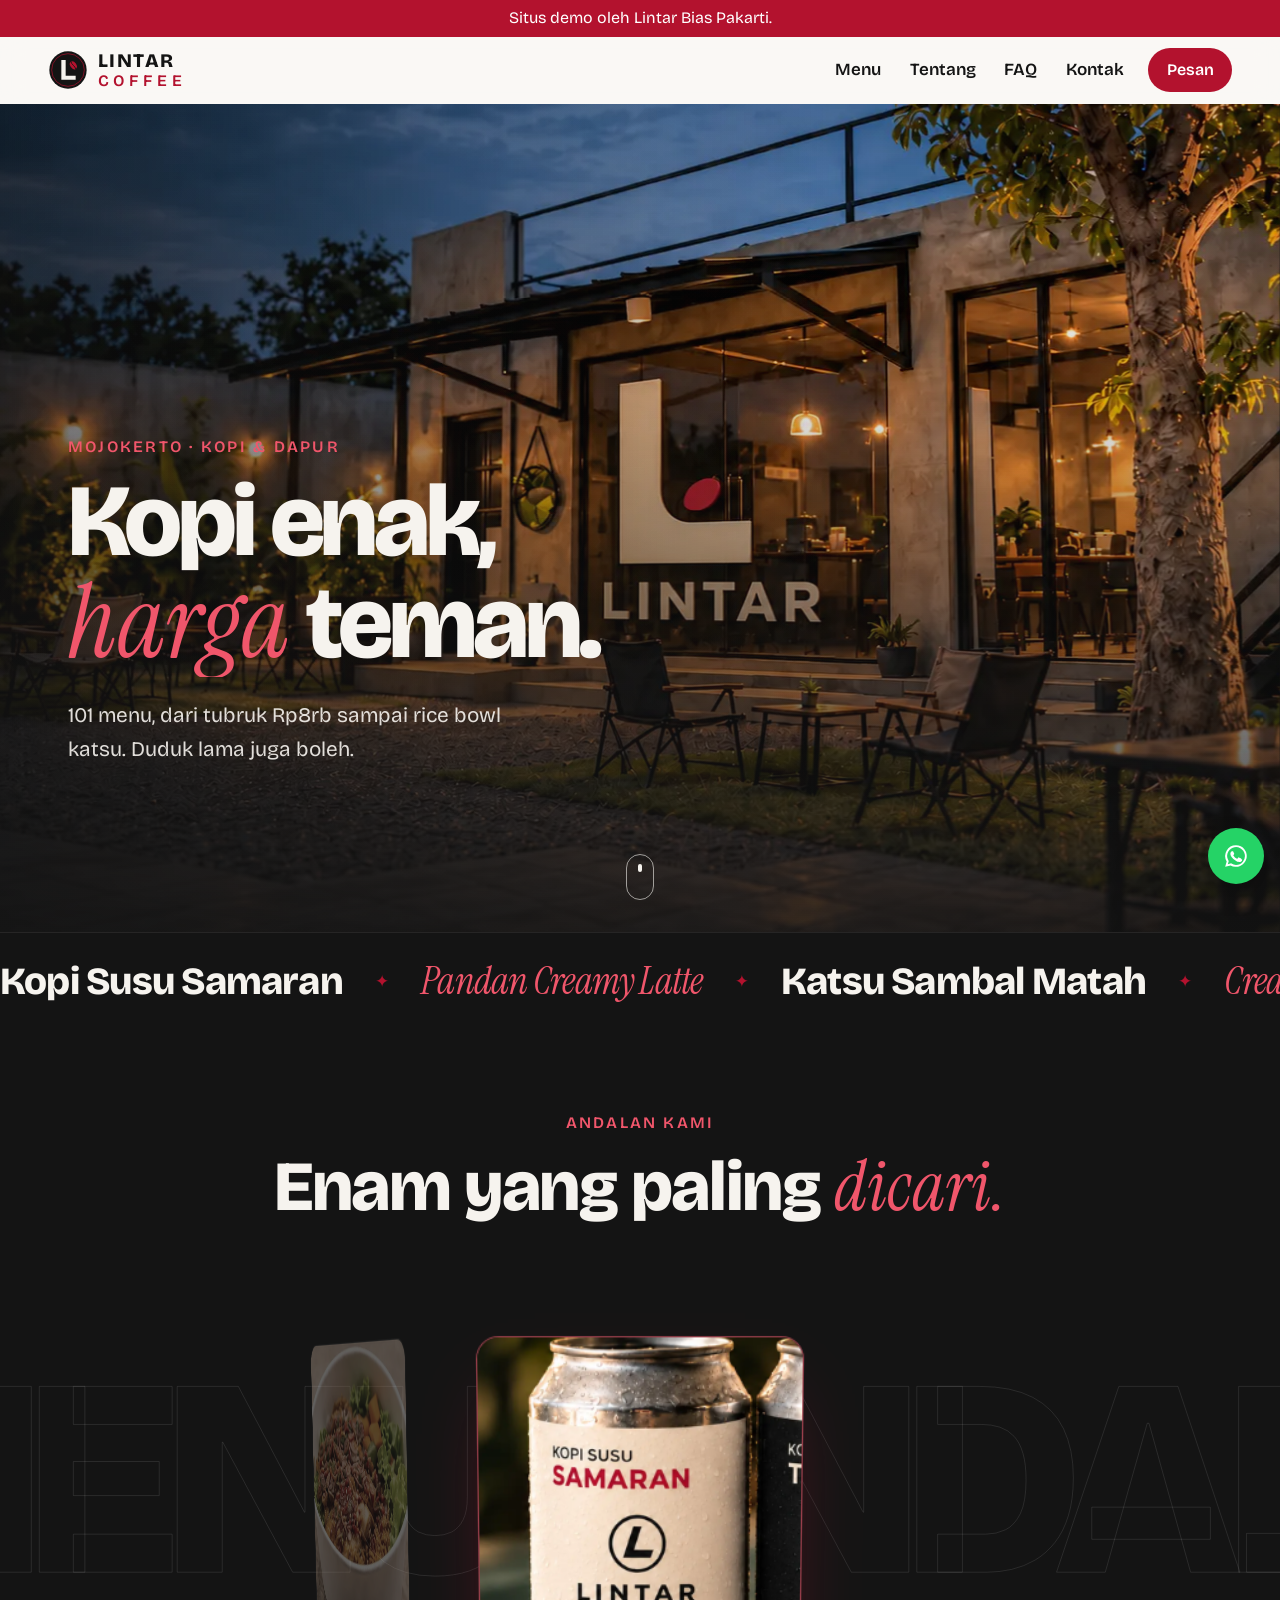
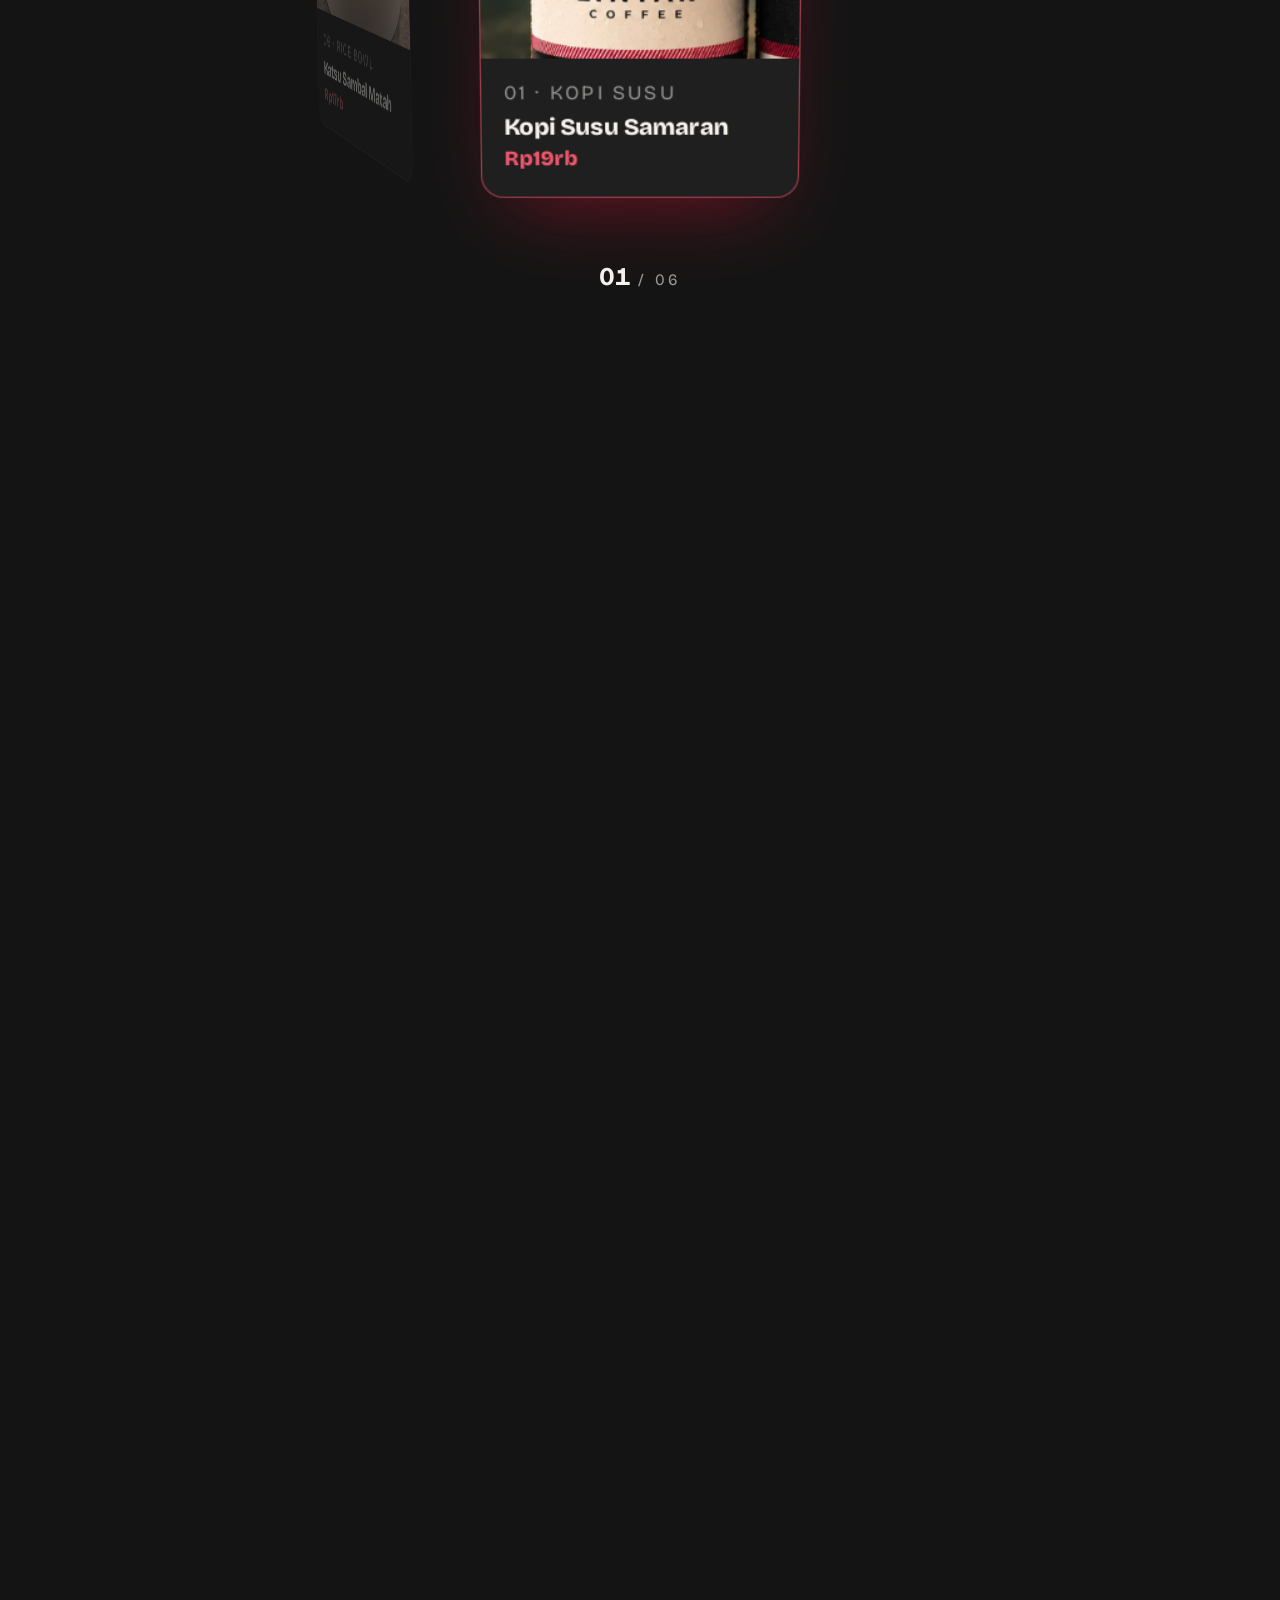
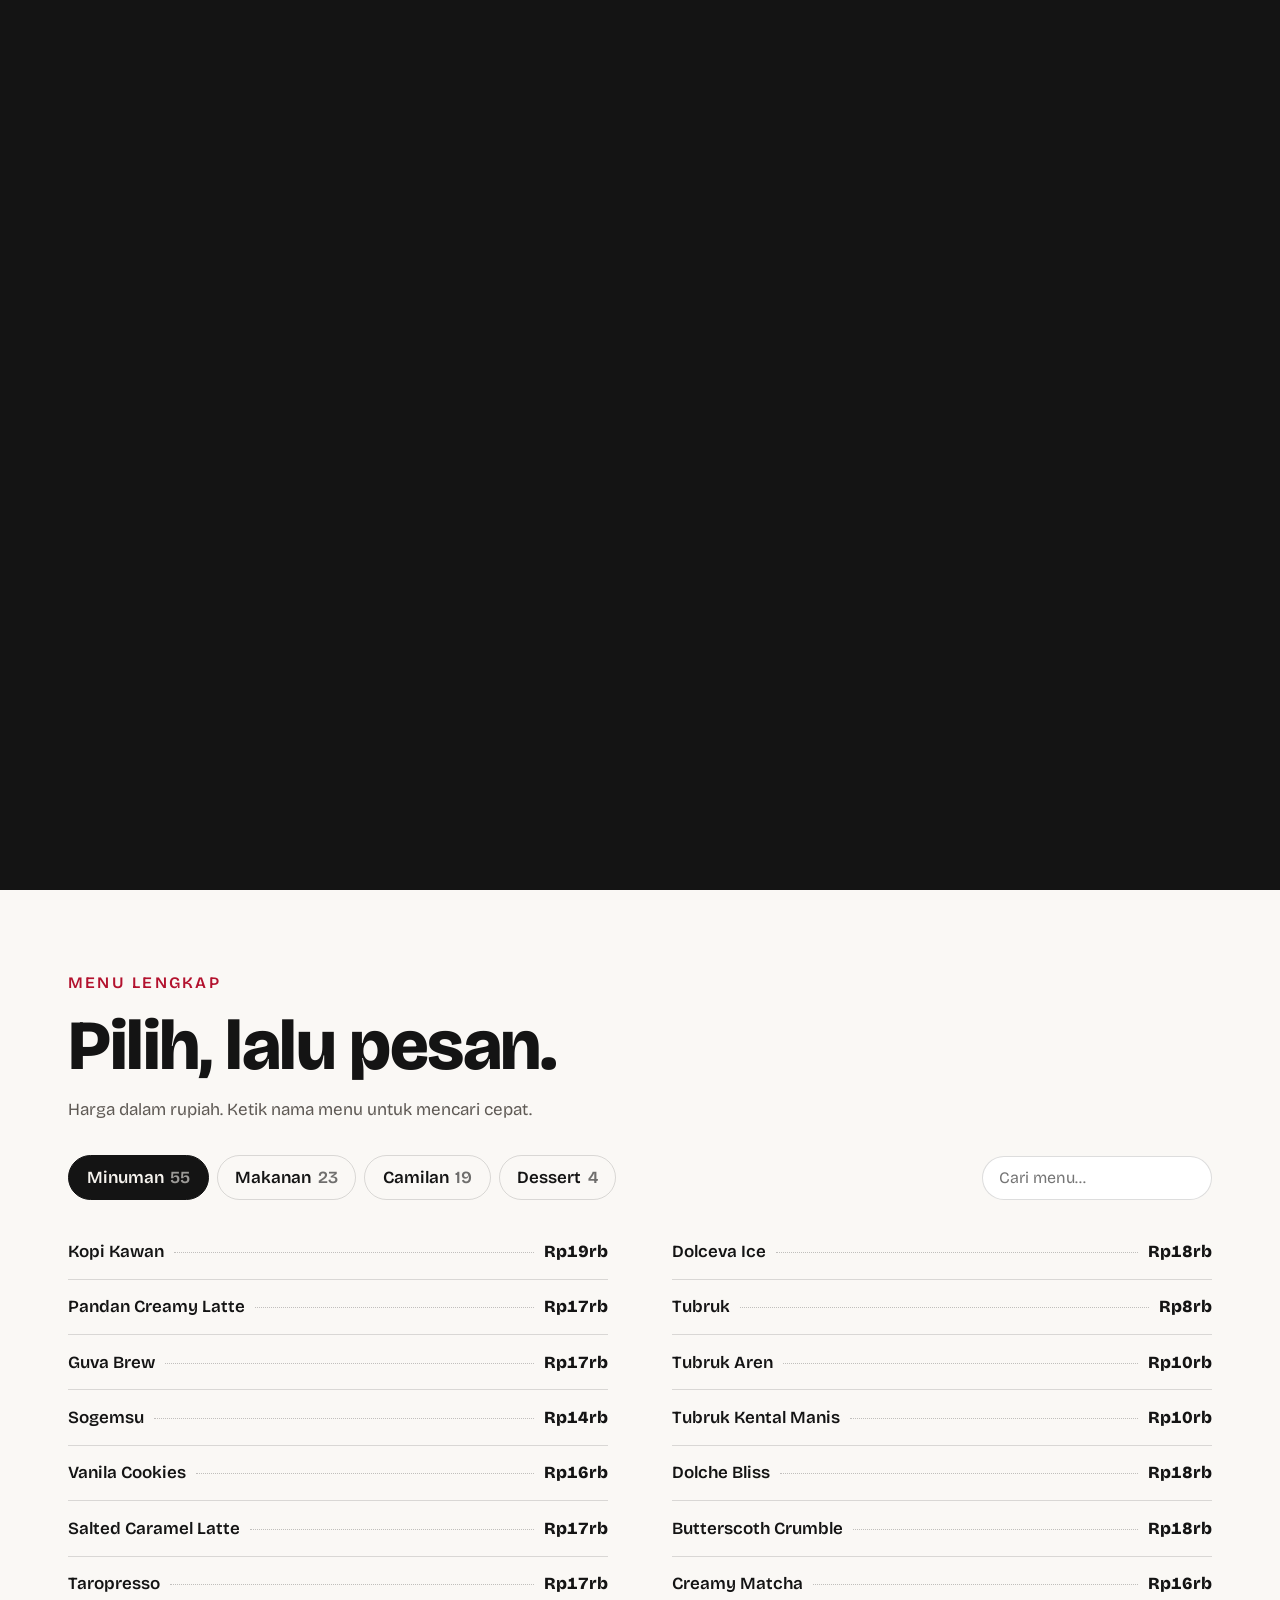
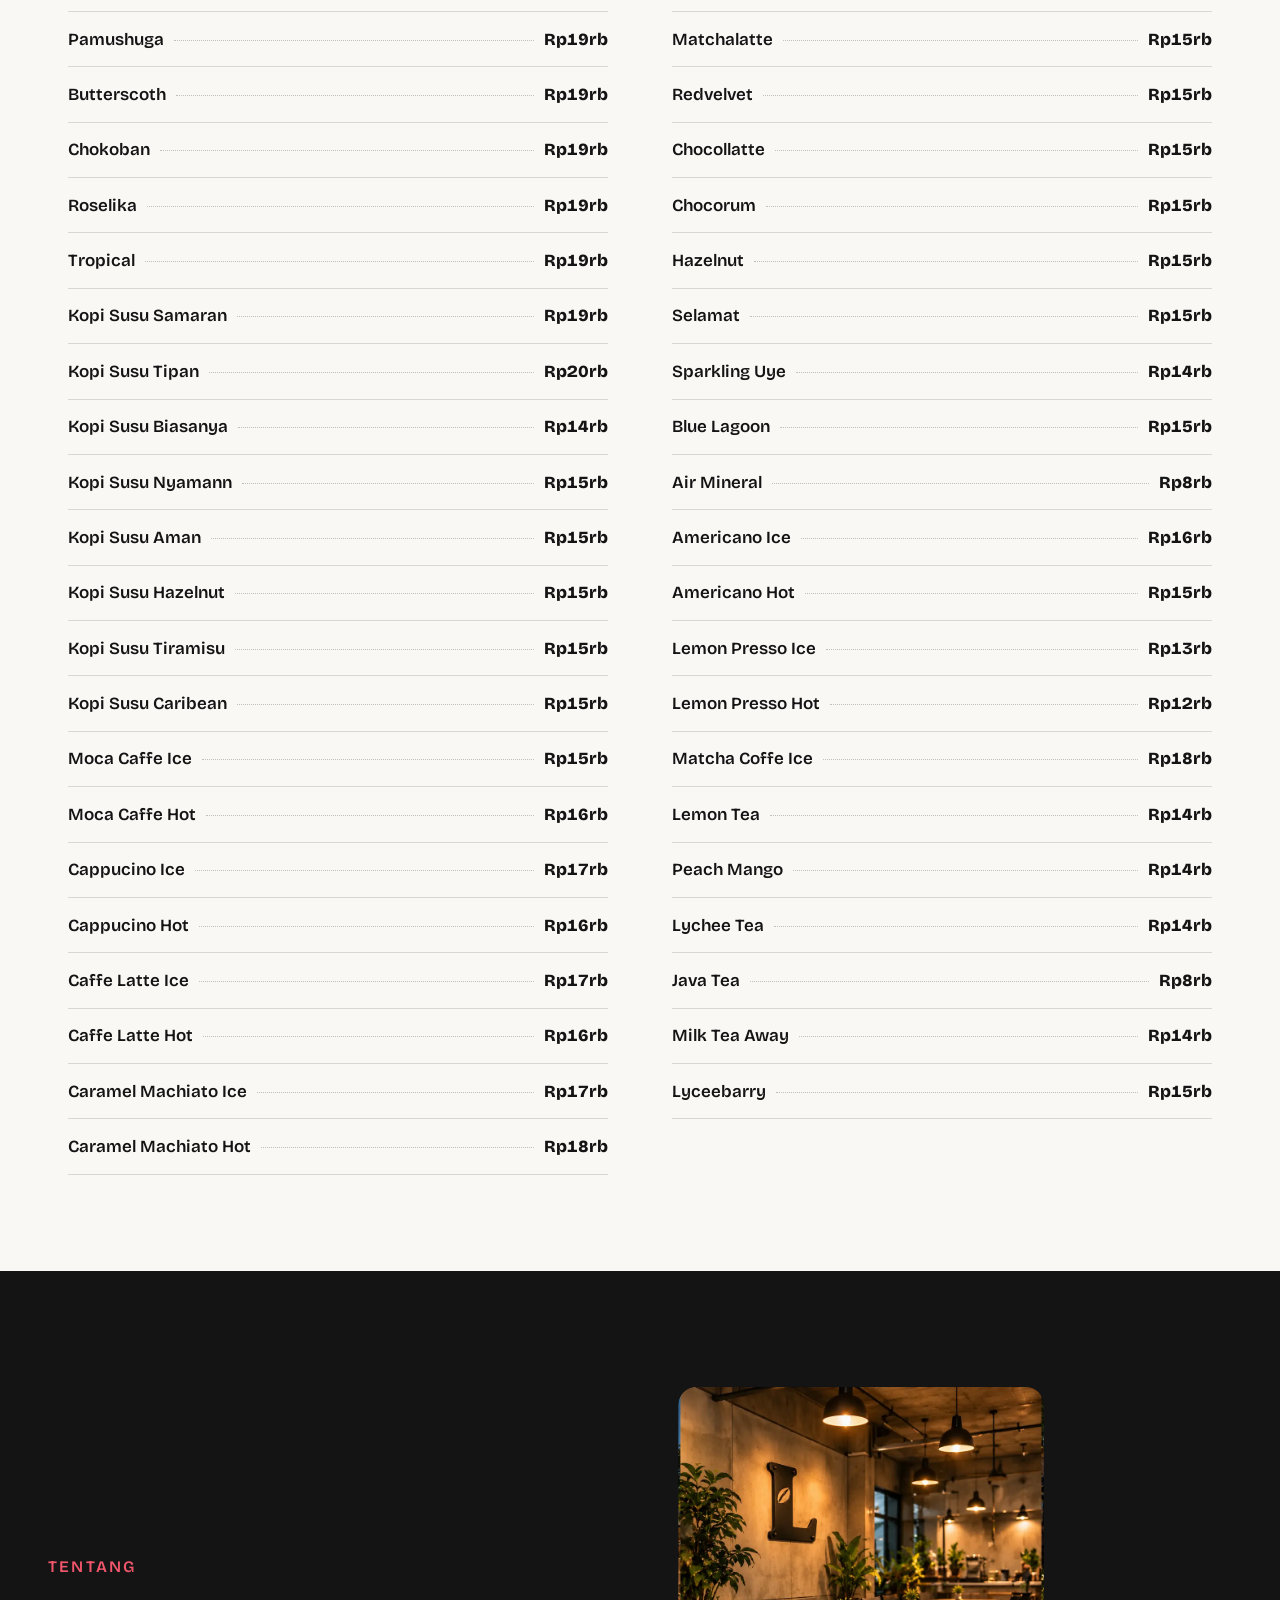
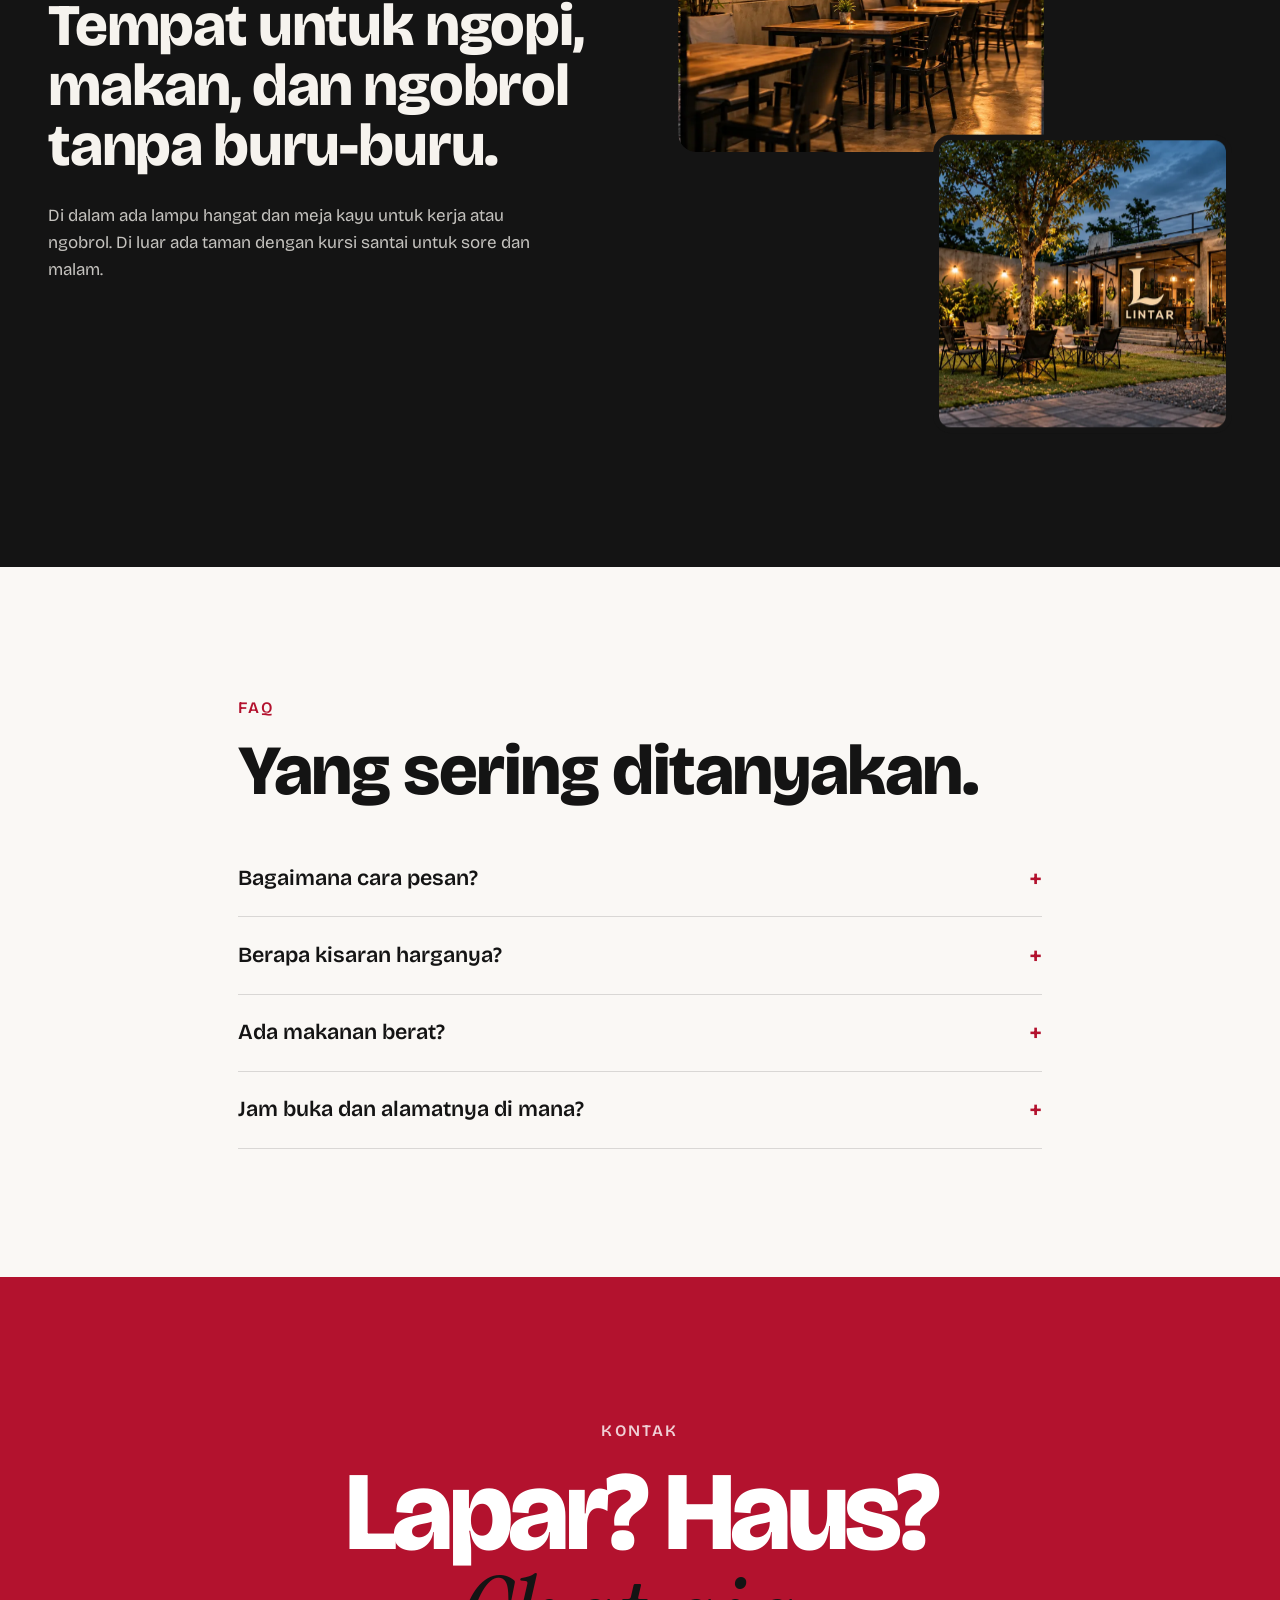
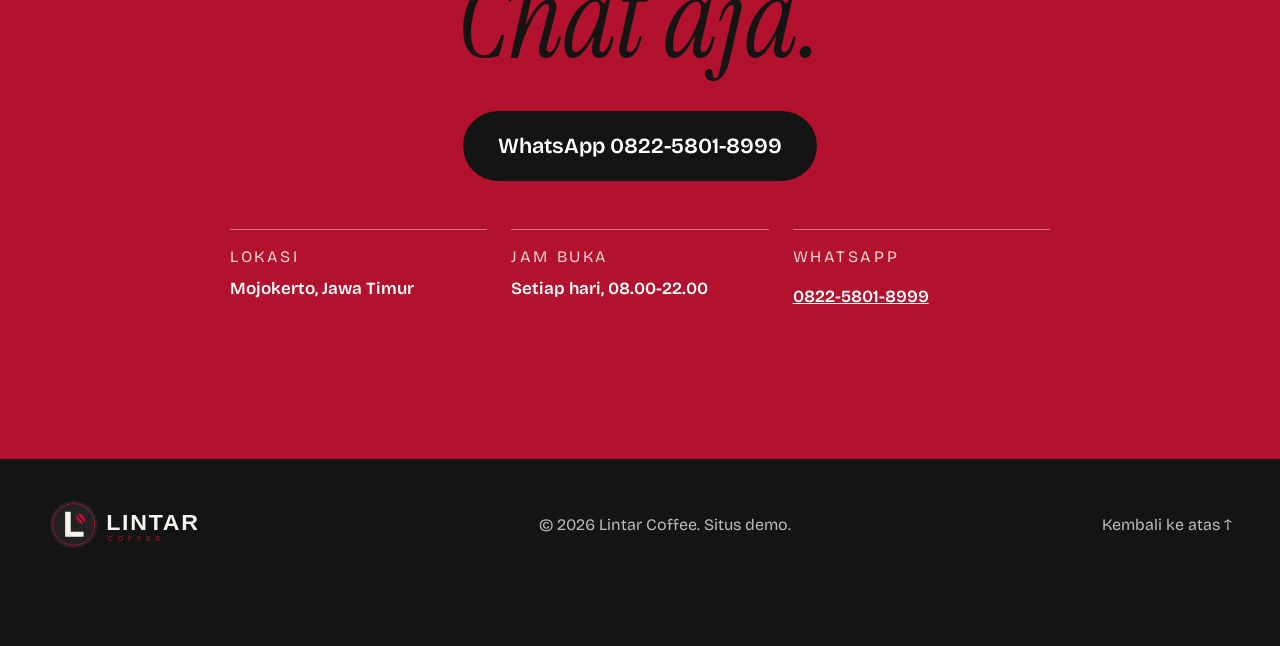
==== commit 817beb3a: "Demo marker, 404 page, geo for standards score Co-Authored-By: Claude Sonnet 5.5 <noreply@anthropic." ====
--- a/free/index.html
+++ b/free/index.html
@@ -35,6 +35,7 @@
     "priceRange": "Rp8.000 - Rp20.000",
     "telephone": "+6282258018999",
     "openingHours": "Mo-Su 08:00-22:00",
+    "geo": { "@type": "GeoCoordinates", "latitude": -7.4726, "longitude": 112.4338 },
     "address": { "@type": "PostalAddress", "addressLocality": "Mojokerto", "addressCountry": "ID" }
   }
   </script>
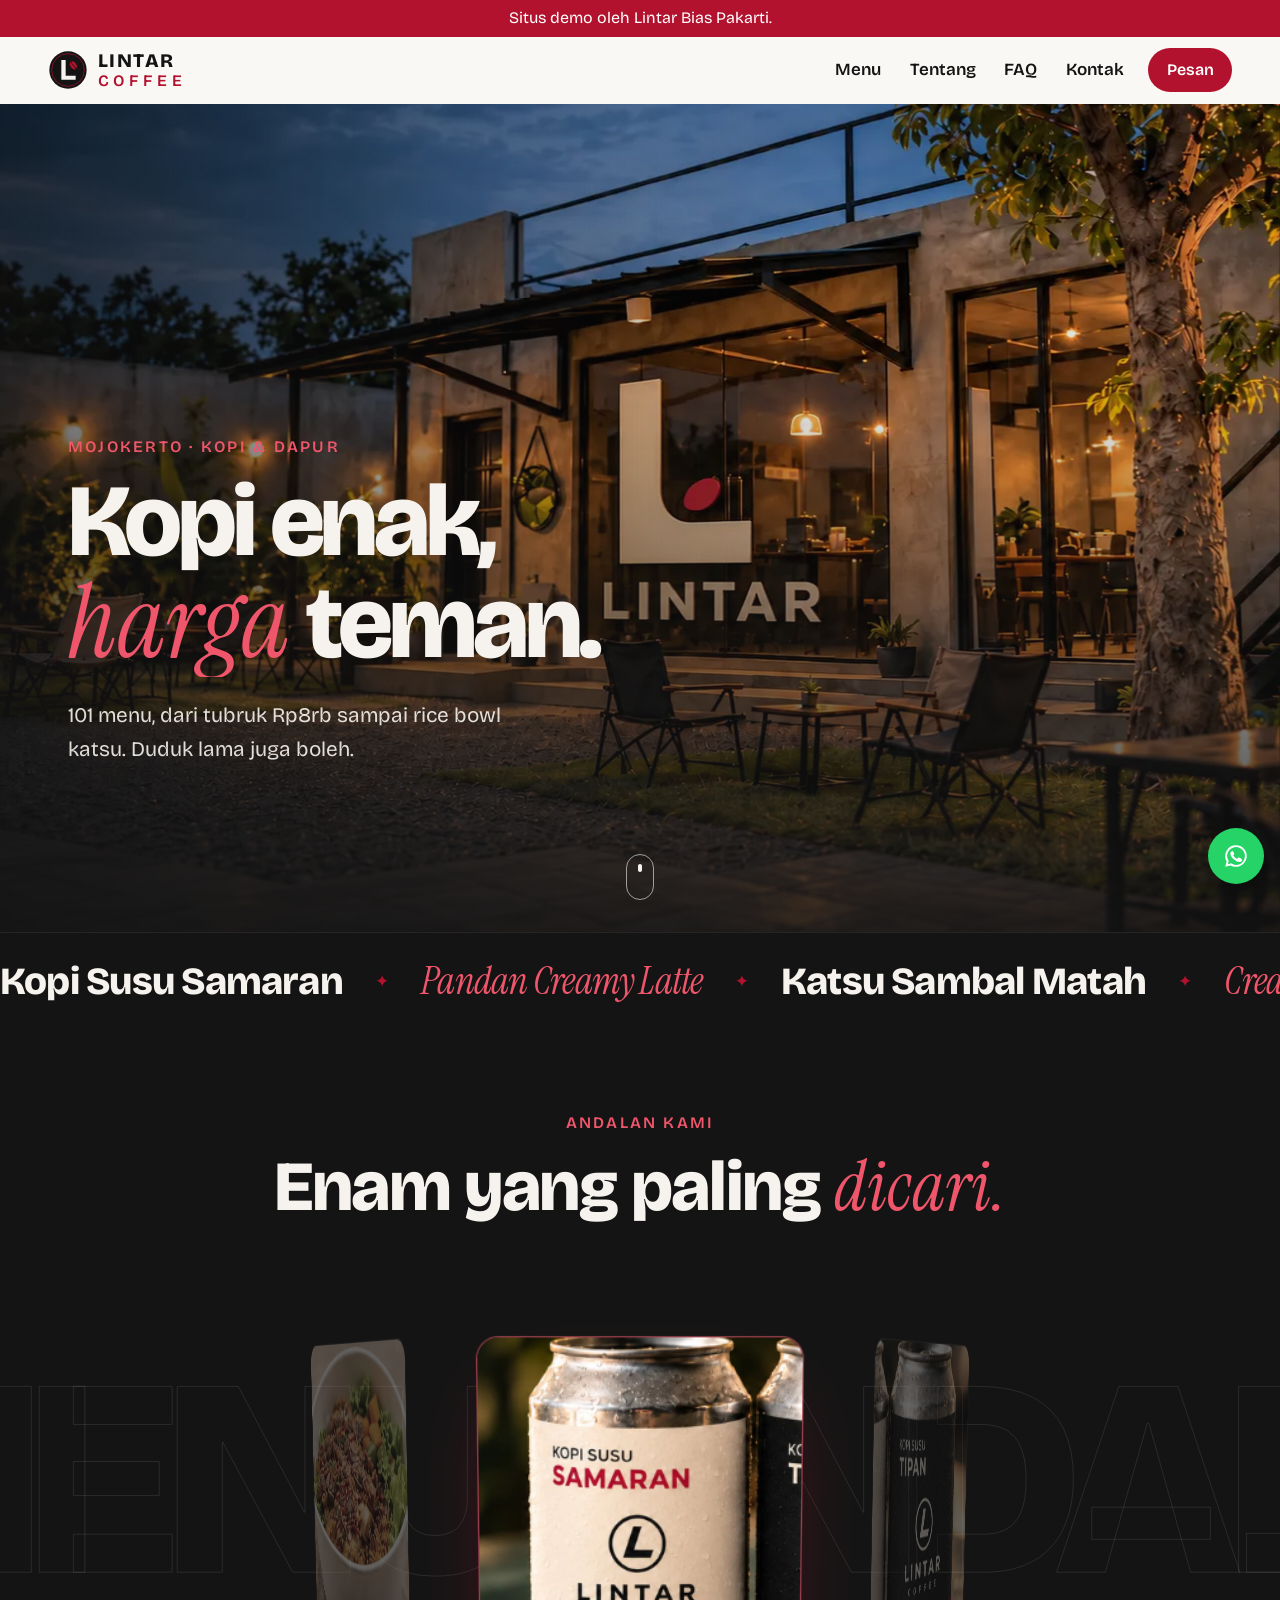
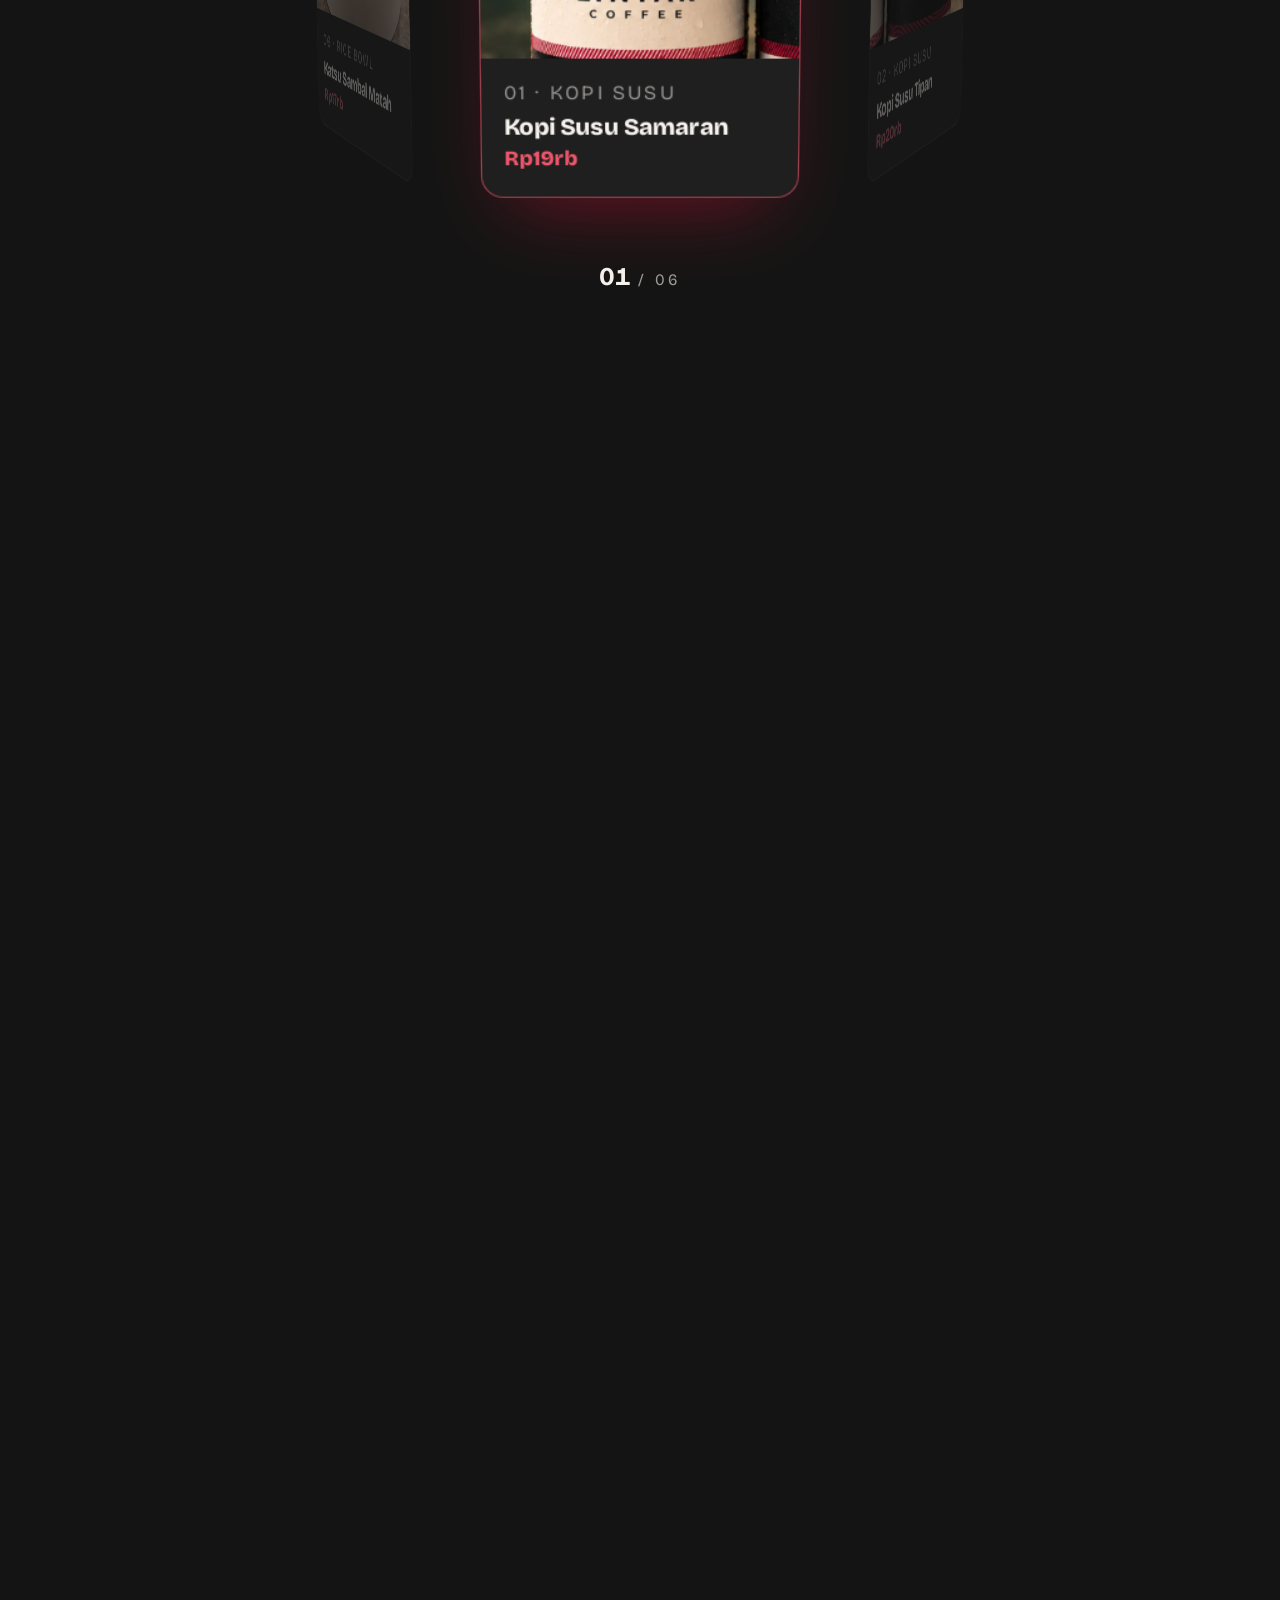
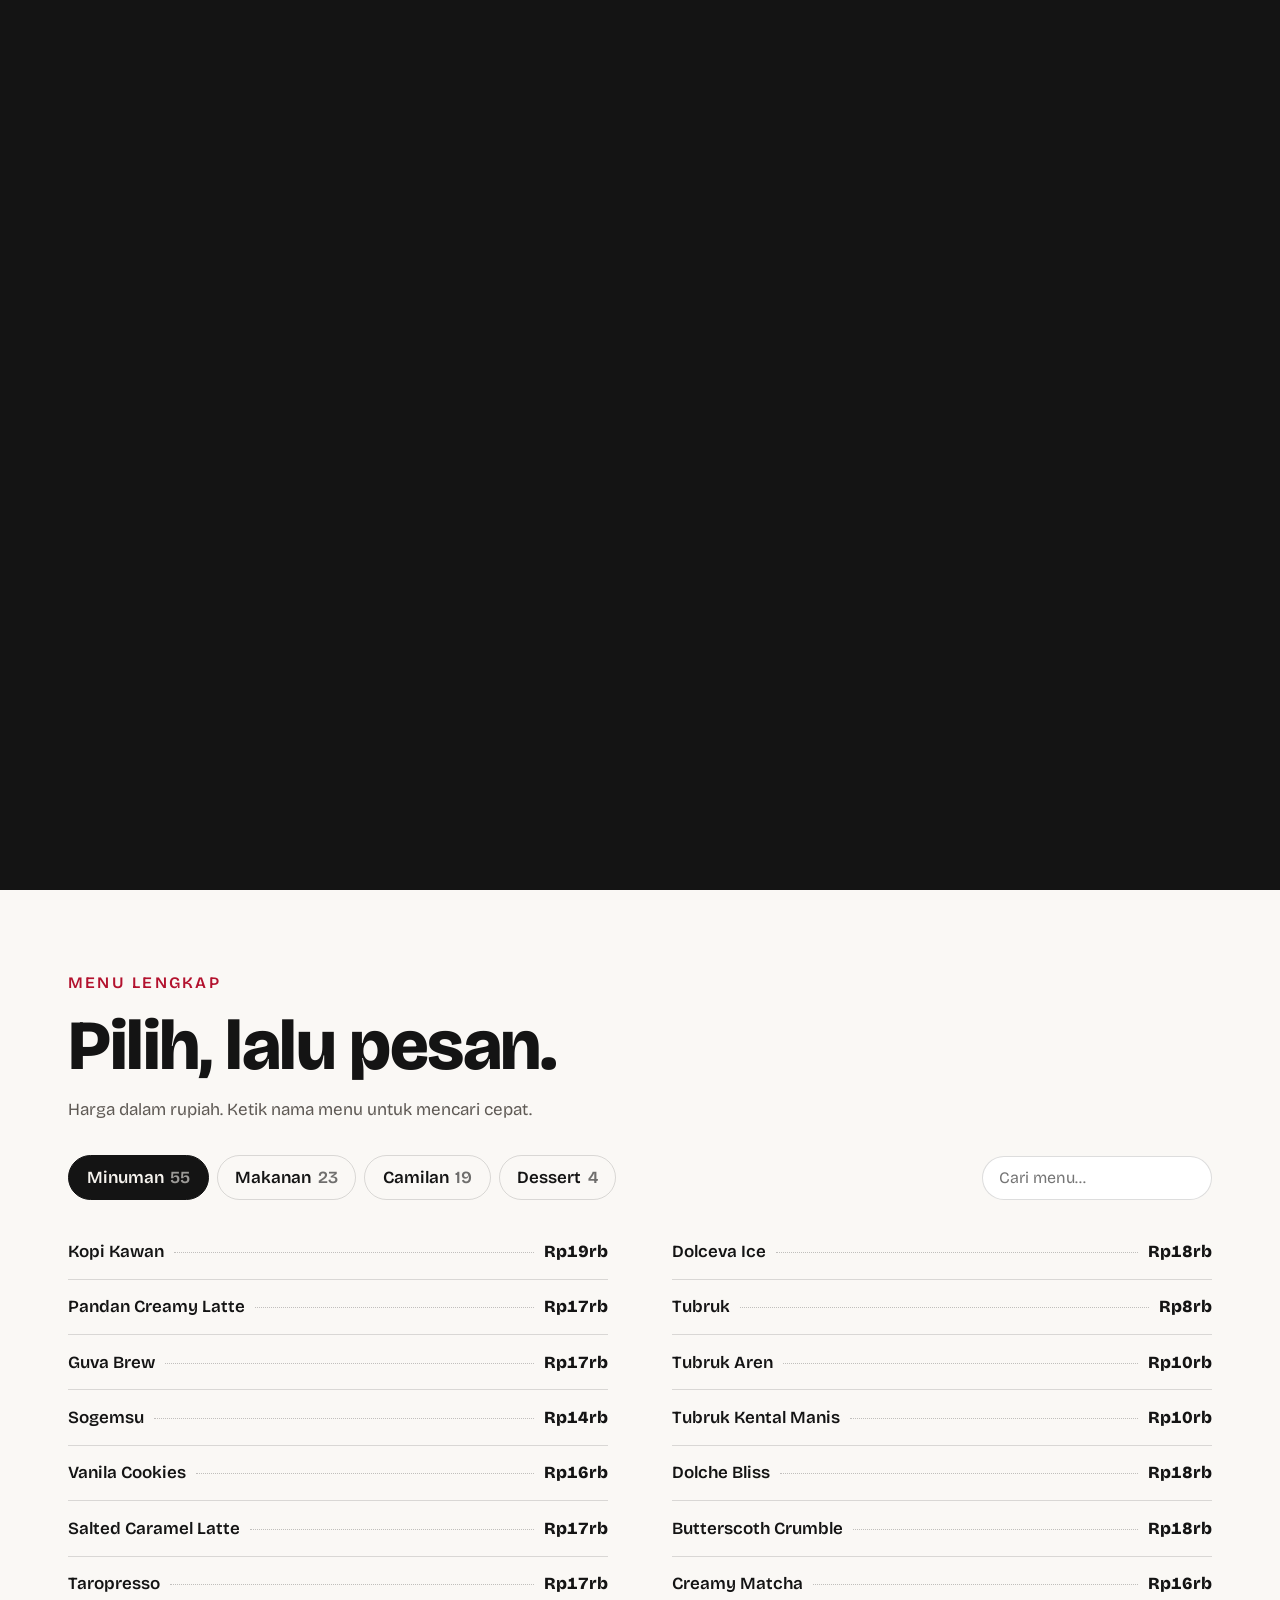
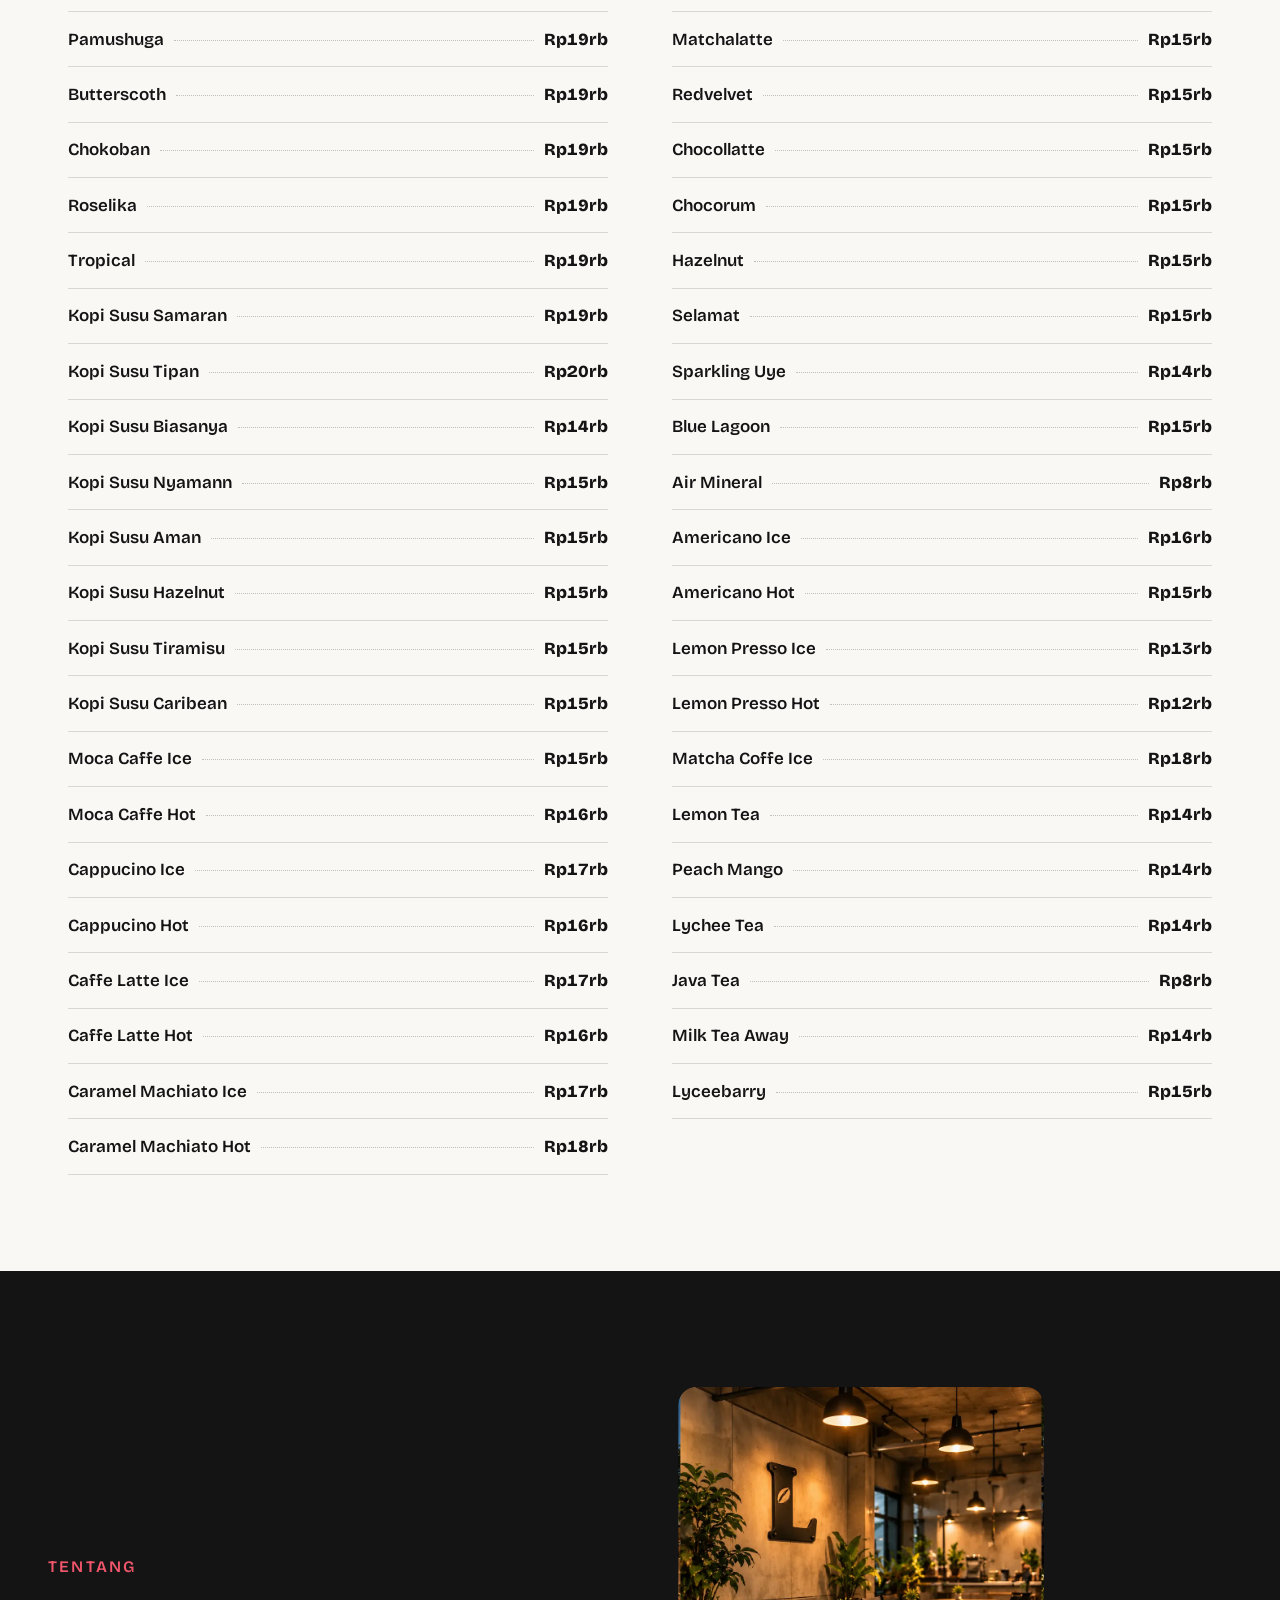
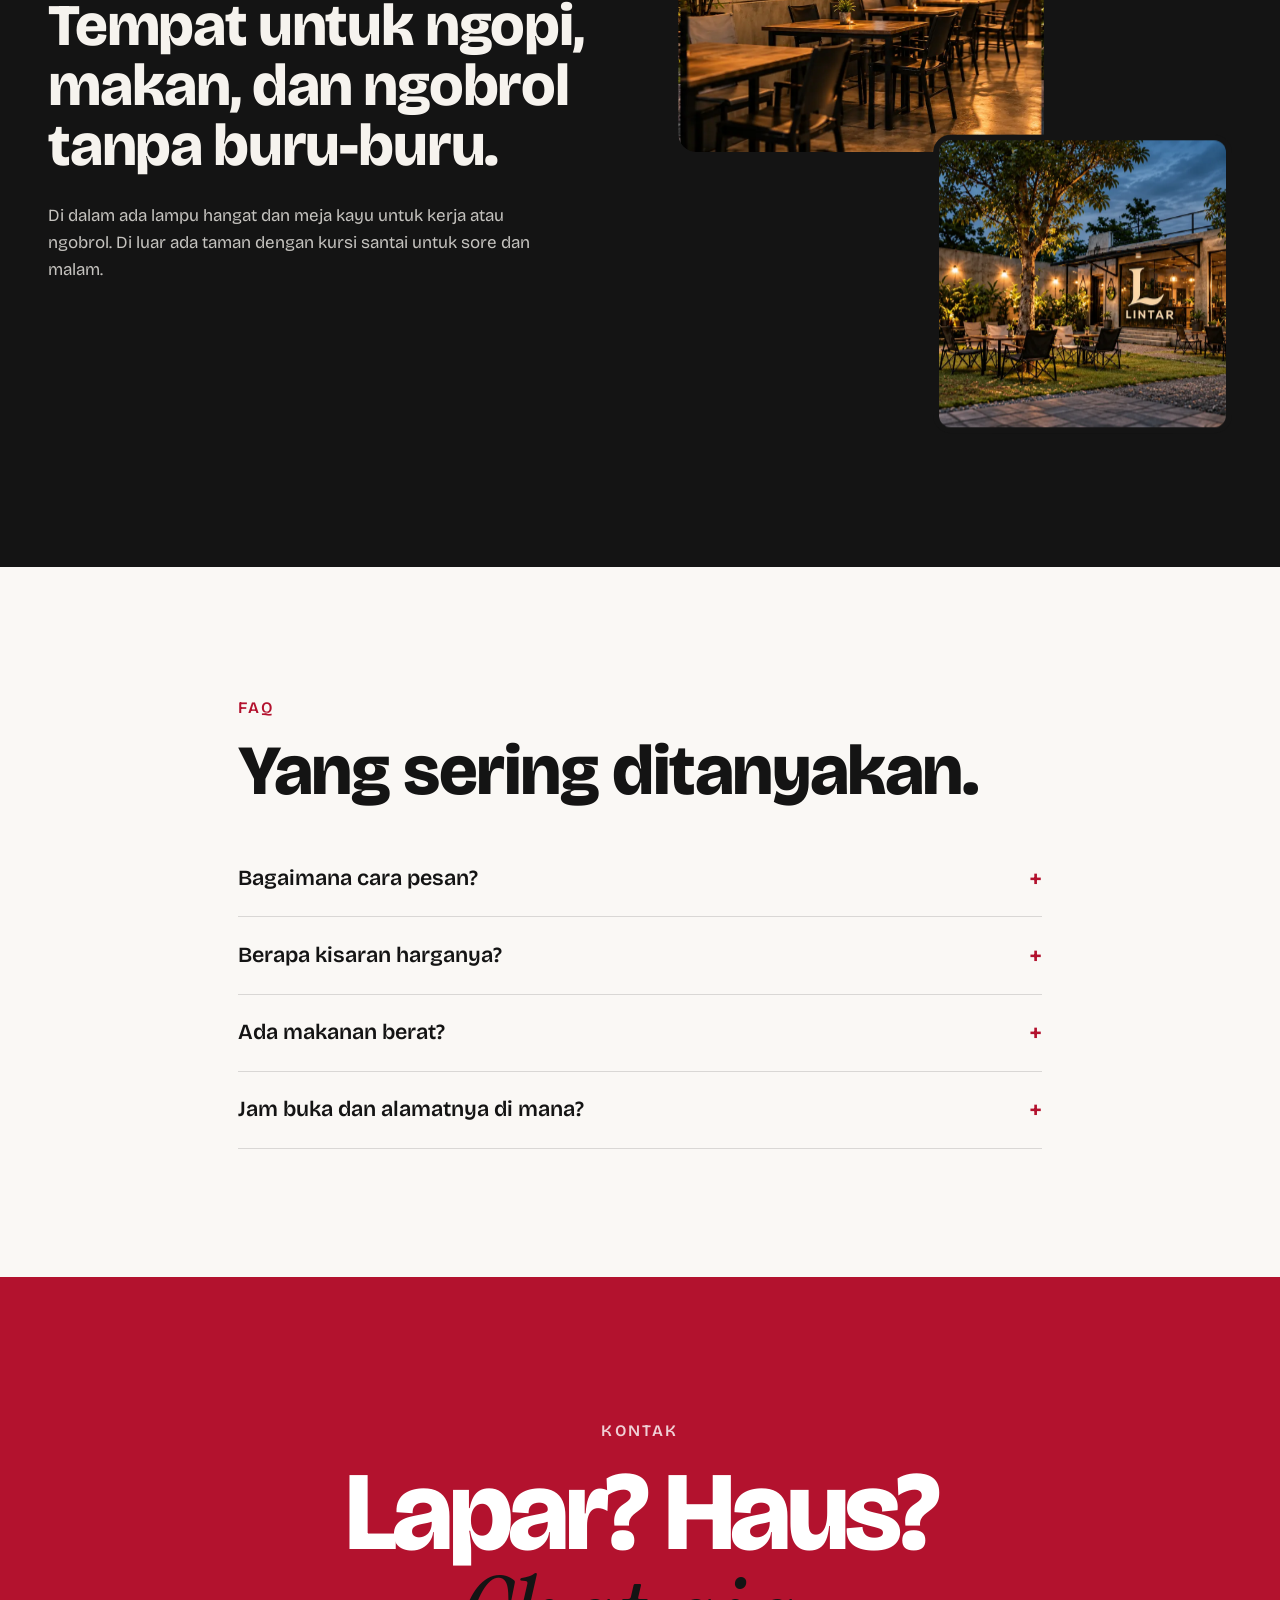
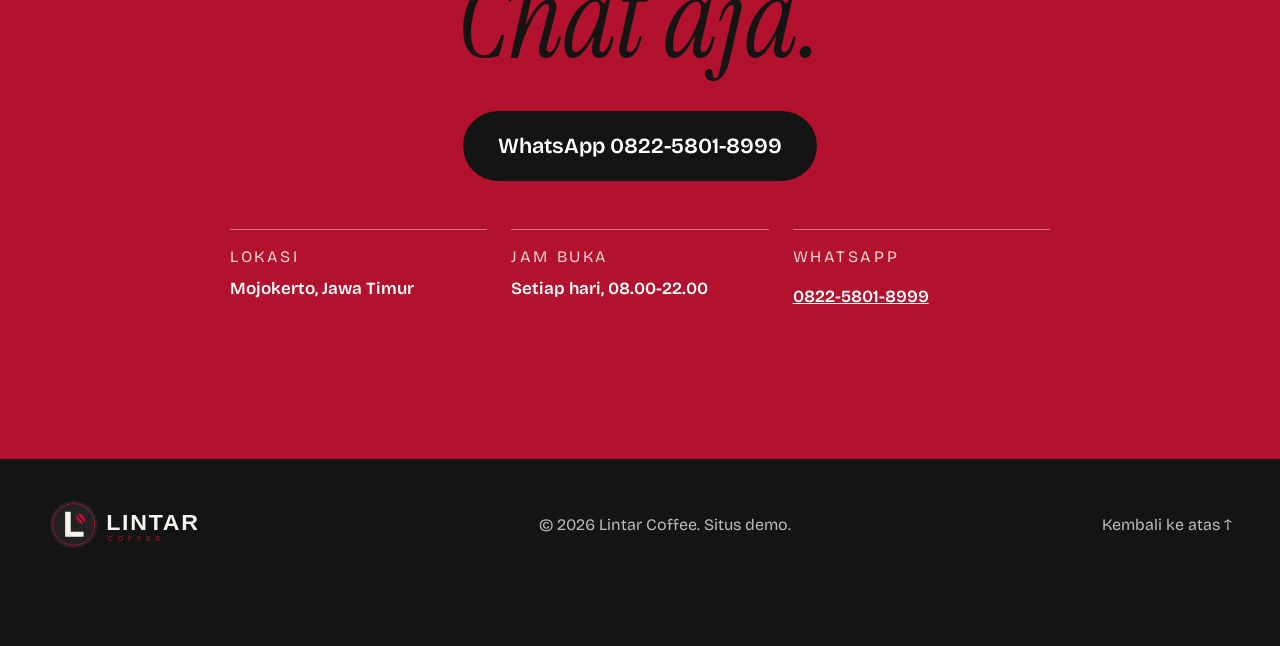
==== commit a7db6814: "Point links at the renamed GitHub account (pakartistudio) Co-Authored-By: Claude Opus 5.5 <noreply@a" ====
--- a/free/index.html
+++ b/free/index.html
@@ -12,9 +12,9 @@
   <meta property="og:site_name" content="Lintar Coffee">
   <meta property="og:title" content="Lintar Coffee | Kopi Enak, Harga Teman">
   <meta property="og:description" content="101 menu, mulai Rp8rb. Pesan lewat WhatsApp.">
-  <meta property="og:image" content="https://lantir96.github.io/lintar-coffee/assets/og-image.jpg">
+  <meta property="og:image" content="https://pakartistudio.github.io/lintar-coffee/assets/og-image.jpg">
   <meta name="twitter:card" content="summary_large_image">
-  <link rel="canonical" href="https://lantir96.github.io/lintar-coffee/">
+  <link rel="canonical" href="https://pakartistudio.github.io/lintar-coffee/">
   <link rel="icon" type="image/svg+xml" href="assets/logo-mark.svg">
   <link rel="icon" type="image/png" sizes="32x32" href="assets/favicon-32.png">
   <link rel="apple-touch-icon" href="assets/apple-touch-icon.png">
@@ -30,7 +30,7 @@
     "@context": "https://schema.org",
     "@type": "CafeOrCoffeeShop",
     "name": "Lintar Coffee",
-    "url": "https://lantir96.github.io/lintar-coffee/",
+    "url": "https://pakartistudio.github.io/lintar-coffee/",
     "servesCuisine": ["Kopi", "Indonesian"],
     "priceRange": "Rp8.000 - Rp20.000",
     "telephone": "+6282258018999",
